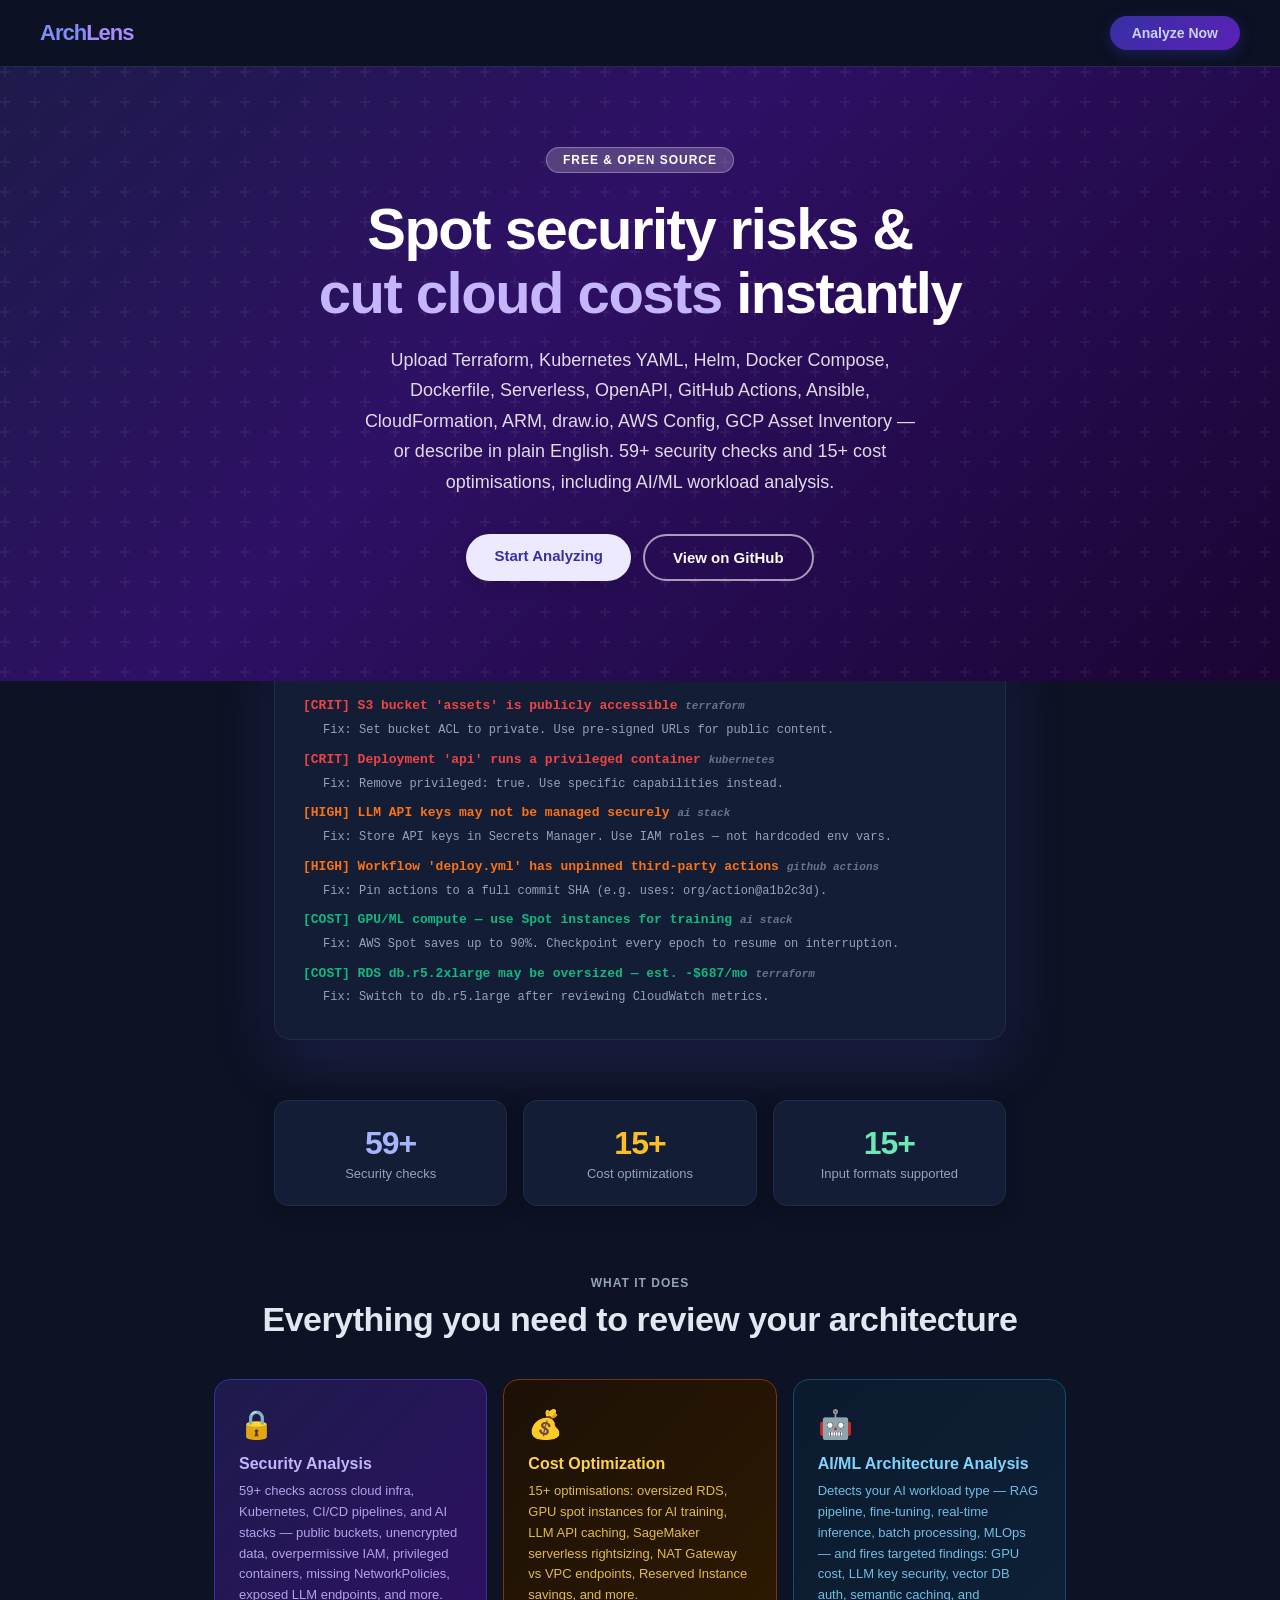
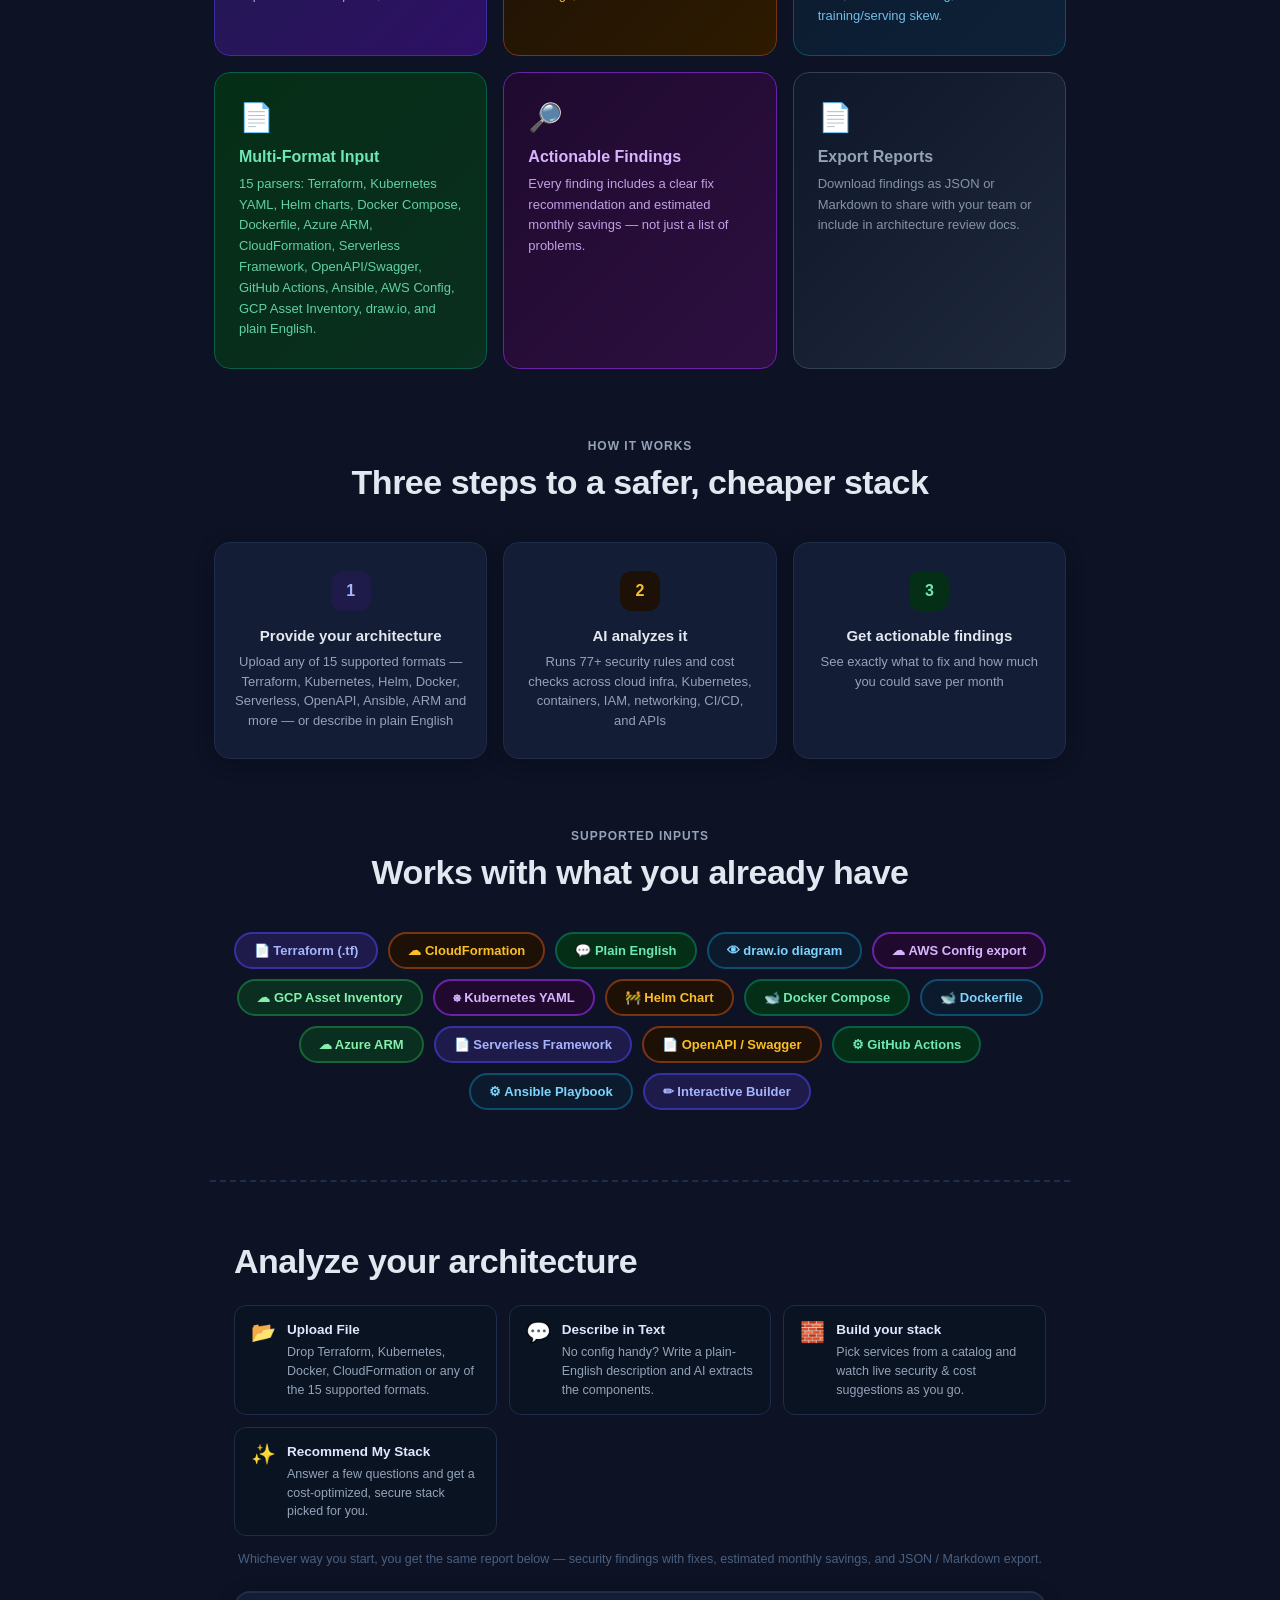
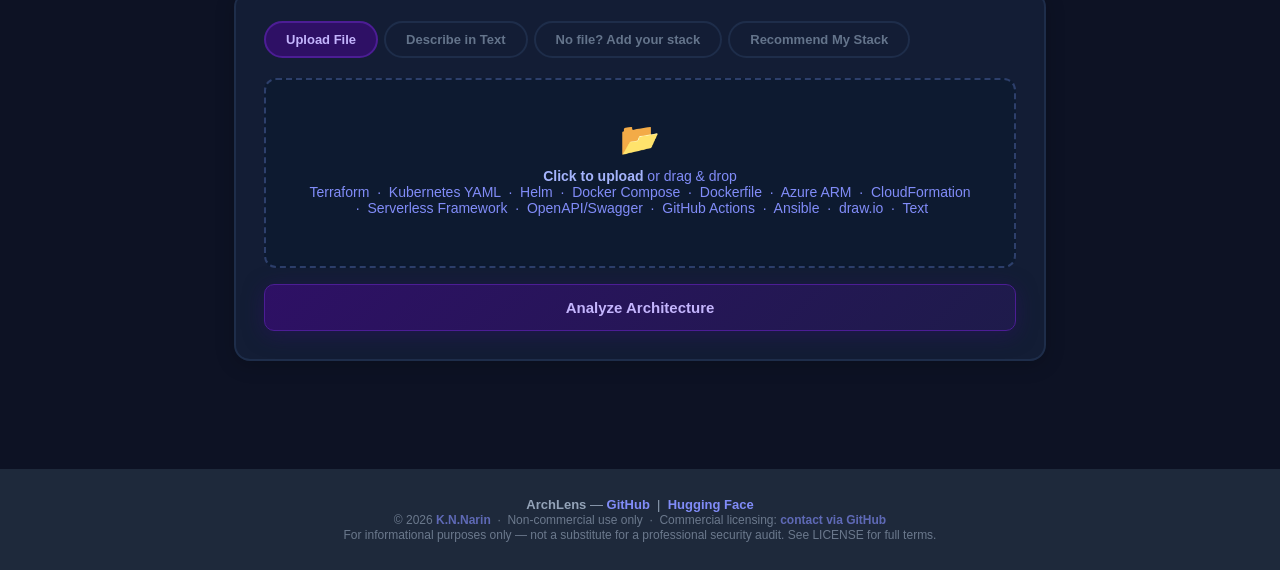
==== web/static/index.html @ 9dc983f7 "Add Google Analytics (GA4) to landing page" ====
<!DOCTYPE html>
<html lang="en">
<head>
  <meta charset="UTF-8" />
  <meta name="viewport" content="width=device-width, initial-scale=1.0" />
  <title>ArchLens — Architecture Security & Cost Analyzer</title>
  <!-- Google Analytics -->
  <script async src="https://www.googletagmanager.com/gtag/js?id=G-DWV9TV9GPL"></script>
  <script>
    window.dataLayer = window.dataLayer || [];
    function gtag(){dataLayer.push(arguments);}
    gtag('js', new Date());
    gtag('config', 'G-DWV9TV9GPL');
  </script>
  <style>
    *, *::before, *::after { box-sizing: border-box; margin: 0; padding: 0; }

    html { scroll-behavior: smooth; }

    body {
      font-family: -apple-system, BlinkMacSystemFont, 'Segoe UI', Roboto, sans-serif;
      background: #0d1224;
      color: #e2e8f0;
      min-height: 100vh;
    }

    /* NAV */
    nav {
      padding: 16px 40px;
      display: flex;
      align-items: center;
      justify-content: space-between;
      position: sticky;
      top: 0;
      background: rgba(13,18,36,0.92);
      backdrop-filter: blur(12px);
      border-bottom: 1px solid #1e2d4a;
      z-index: 100;
    }
    .nav-logo { font-size: 22px; font-weight: 900; letter-spacing: -1px; }
    .nav-logo .arch { color: #818cf8; }
    .nav-logo .lens { color: #a78bfa; }
    .nav-cta {
      padding: 9px 22px;
      background: linear-gradient(135deg, #3730a3, #5b21b6);
      color: #c7d2fe;
      border: none;
      border-radius: 99px;
      font-size: 14px;
      font-weight: 700;
      cursor: pointer;
      text-decoration: none;
      box-shadow: 0 4px 14px rgba(55,48,163,0.4);
      transition: transform 0.2s, box-shadow 0.2s;
    }
    .nav-cta:hover { transform: translateY(-1px); box-shadow: 0 6px 20px rgba(55,48,163,0.5); }

    /* HERO */
    .hero-wrap {
      background: linear-gradient(135deg, #1e1b4b 0%, #2e1065 40%, #1a0533 100%);
      padding: 80px 24px 100px;
      text-align: center;
      position: relative;
      overflow: hidden;
    }
    .hero-wrap::before {
      content: '';
      position: absolute;
      inset: 0;
      background: url("data:image/svg+xml,%3Csvg width='60' height='60' viewBox='0 0 60 60' xmlns='http://www.w3.org/2000/svg'%3E%3Cg fill='none' fill-rule='evenodd'%3E%3Cg fill='%23ffffff' fill-opacity='0.05'%3E%3Cpath d='M36 34v-4h-2v4h-4v2h4v4h2v-4h4v-2h-4zm0-30V0h-2v4h-4v2h4v4h2V6h4V4h-4zM6 34v-4H4v4H0v2h4v4h2v-4h4v-2H6zM6 4V0H4v4H0v2h4v4h2V6h4V4H6z'/%3E%3C/g%3E%3C/g%3E%3C/svg%3E");
    }
    .hero { max-width: 780px; margin: 0 auto; position: relative; }
    .hero-badge {
      display: inline-block;
      background: rgba(255,255,255,0.2);
      color: #fff;
      font-size: 12px;
      font-weight: 700;
      padding: 5px 16px;
      border-radius: 99px;
      margin-bottom: 24px;
      letter-spacing: 1px;
      text-transform: uppercase;
      border: 1px solid rgba(255,255,255,0.3);
    }
    .hero h1 {
      font-size: clamp(32px, 6vw, 58px);
      font-weight: 900;
      line-height: 1.1;
      letter-spacing: -1.5px;
      color: #fff;
      margin-bottom: 20px;
    }
    .hero h1 em { font-style: normal; color: #c4b5fd; }
    .hero p {
      font-size: 18px;
      color: rgba(255,255,255,0.85);
      line-height: 1.7;
      max-width: 560px;
      margin: 0 auto 36px;
    }
    .hero-actions { display: flex; gap: 12px; justify-content: center; flex-wrap: wrap; }
    .btn-white {
      padding: 13px 28px;
      background: #ede9fe;
      color: #3730a3;
      border: none;
      border-radius: 99px;
      font-size: 15px;
      font-weight: 700;
      cursor: pointer;
      text-decoration: none;
      box-shadow: 0 4px 14px rgba(0,0,0,0.15);
      transition: transform 0.2s;
    }
    .btn-white:hover { transform: translateY(-2px); }
    .btn-outline-white {
      padding: 13px 28px;
      background: transparent;
      color: #fff;
      border: 2px solid rgba(255,255,255,0.6);
      border-radius: 99px;
      font-size: 15px;
      font-weight: 700;
      cursor: pointer;
      text-decoration: none;
      transition: background 0.2s, border-color 0.2s;
    }
    .btn-outline-white:hover { background: rgba(255,255,255,0.1); border-color: #fff; }

    /* PREVIEW CARD */
    .preview-wrap {
      max-width: 780px;
      margin: -50px auto 60px;
      padding: 0 24px;
    }
    .preview-box {
      background: #131d35;
      border-radius: 16px;
      box-shadow: 0 20px 60px rgba(99,102,241,0.2), 0 4px 20px rgba(0,0,0,0.3);
      padding: 24px 28px;
      font-family: 'Courier New', monospace;
      font-size: 13px;
      line-height: 1.9;
      border: 1px solid #1e2d4a;
    }
    .preview-header {
      font-family: -apple-system, sans-serif;
      font-size: 12px;
      color: #94a3b8;
      margin-bottom: 16px;
      display: flex;
      align-items: center;
      gap: 6px;
    }
    .dot { width: 10px; height: 10px; border-radius: 50%; }
    .dot-r { background: #ef4444; } .dot-y { background: #f59e0b; } .dot-g { background: #22c55e; }
    .preview-box .crit { color: #ef4444; font-weight: 700; }
    .preview-box .high { color: #f97316; font-weight: 700; }
    .preview-box .med  { color: #eab308; font-weight: 700; }
    .preview-box .sav  { color: #10b981; font-weight: 700; }
    .preview-box .fix  { color: #94a3b8; padding-left: 20px; font-size: 12px; display: block; margin-bottom: 6px; }

    /* STATS */
    .stats-wrap {
      max-width: 780px;
      margin: 0 auto 70px;
      padding: 0 24px;
      display: grid;
      grid-template-columns: repeat(3, 1fr);
      gap: 16px;
    }
    .stat-card {
      background: #131d35;
      border-radius: 14px;
      padding: 24px;
      text-align: center;
      box-shadow: 0 4px 20px rgba(0,0,0,0.2);
      border: 1px solid #1e2d4a;
    }
    .stat-num { font-size: 32px; font-weight: 900; letter-spacing: -1px; }
    .stat-num.purple { color: #a5b4fc; }
    .stat-num.orange { color: #fbbf24; }
    .stat-num.green  { color: #6ee7b7; }
    .stat-label { font-size: 13px; color: #94a3b8; margin-top: 4px; }

    /* FEATURES */
    .section { max-width: 900px; margin: 0 auto 70px; padding: 0 24px; }
    .section-label { text-align: center; font-size: 12px; font-weight: 700; text-transform: uppercase; letter-spacing: 1px; color: #94a3b8; margin-bottom: 10px; }
    .section-title { text-align: center; font-size: clamp(22px, 4vw, 34px); font-weight: 900; letter-spacing: -0.5px; color: #e2e8f0; margin-bottom: 40px; }

    .feature-grid { display: grid; grid-template-columns: repeat(auto-fit, minmax(260px, 1fr)); gap: 16px; }
    .feature-card {
      border-radius: 16px;
      padding: 28px 24px;
      position: relative;
      overflow: hidden;
    }
    .feature-card.purple { background: linear-gradient(135deg, #1e1b4b, #2e1065); border: 1px solid #3730a3; color: #c4b5fd; }
    .feature-card.orange { background: linear-gradient(135deg, #1c1007, #2d1a00); border: 1px solid #78350f; color: #fcd34d; }
    .feature-card.teal   { background: linear-gradient(135deg, #0c1a2e, #0d2137); border: 1px solid #0e4d6e; color: #7dd3fc; }
    .feature-card.green  { background: linear-gradient(135deg, #052e16, #0a2e1f); border: 1px solid #065f46; color: #6ee7b7; }
    .feature-card.pink   { background: linear-gradient(135deg, #1f0a2e, #2d0f40); border: 1px solid #6b21a8; color: #d8b4fe; }
    .feature-card.dark   { background: linear-gradient(135deg, #0f172a, #1e293b); border: 1px solid #334155; color: #94a3b8; }
    .feature-icon { font-size: 28px; margin-bottom: 14px; }
    .feature-card h3 { font-size: 16px; font-weight: 800; margin-bottom: 8px; }
    .feature-card p { font-size: 13px; opacity: 0.88; line-height: 1.6; }

    /* HOW IT WORKS */
    .steps { display: grid; grid-template-columns: repeat(auto-fit, minmax(200px, 1fr)); gap: 16px; }
    .step {
      background: #131d35;
      border-radius: 16px;
      padding: 28px 20px;
      text-align: center;
      box-shadow: 0 4px 20px rgba(0,0,0,0.2);
      border: 1px solid #1e2d4a;
    }
    .step-num {
      width: 40px; height: 40px;
      border-radius: 12px;
      display: flex; align-items: center; justify-content: center;
      font-size: 16px; font-weight: 900;
      margin: 0 auto 16px;
    }
    .step-num.s1 { background: #1e1b4b; color: #a5b4fc; }
    .step-num.s2 { background: #1c1007; color: #fbbf24; }
    .step-num.s3 { background: #052e16; color: #6ee7b7; }
    .step h3 { font-size: 15px; font-weight: 800; margin-bottom: 8px; color: #e2e8f0; }
    .step p { font-size: 13px; color: #94a3b8; line-height: 1.5; }

    /* INPUT CHIPS */
    .chip-wrap { display: flex; flex-wrap: wrap; gap: 10px; justify-content: center; margin-top: 24px; }
    .chip {
      display: flex; align-items: center; gap: 8px;
      padding: 9px 18px;
      border-radius: 99px;
      font-size: 13px; font-weight: 600;
      border: 2px solid;
    }
    .chip.c1 { background: #1e1b4b; color: #a5b4fc; border-color: #3730a3; }
    .chip.c2 { background: #1c1007; color: #fbbf24; border-color: #78350f; }
    .chip.c3 { background: #052e16; color: #6ee7b7; border-color: #065f46; }
    .chip.c4 { background: #0c1a2e; color: #7dd3fc; border-color: #0e4d6e; }
    .chip.c5 { background: #1f0a2e; color: #d8b4fe; border-color: #6b21a8; }
    .chip.c6 { background: #0a2e1f; color: #86efac; border-color: #166534; }

    /* DIVIDER */
    hr { border: none; border-top: 2px dashed #1e2d4a; max-width: 860px; margin: 0 auto 60px; }

    /* ANALYZER GUIDE */
    .analyzer-guide { display: grid; grid-template-columns: repeat(auto-fit, minmax(220px,1fr)); gap: 12px; margin-bottom: 14px; }
    @media (max-width: 720px) { .analyzer-guide { grid-template-columns: 1fr; } }
    .ag-item {
      display: flex; gap: 11px; align-items: flex-start; text-align: left;
      background: #0a1322; border: 1.5px solid #1e2d4a; border-radius: 12px;
      padding: 14px 16px; font-family: inherit; font-size: 12.5px; color: #94a3b8;
      line-height: 1.5; cursor: pointer; transition: border-color 0.15s, transform 0.15s;
    }
    .ag-item:hover { border-color: #4c1d95; transform: translateY(-2px); }
    .ag-emo { font-size: 20px; line-height: 1.2; }
    .ag-item strong { display: block; color: #dde8ff; font-size: 13.5px; margin-bottom: 3px; }
    .ag-foot { font-size: 12.5px; color: #4a6080; text-align: center; margin-bottom: 22px; line-height: 1.5; }

    /* ANALYZER */
    .analyzer-section { max-width: 860px; margin: 0 auto; padding: 0 24px 80px; }
    .analyzer-section .section-title { text-align: left; margin-bottom: 24px; }

    .input-panel {
      background: #131d35;
      border: 2px solid #1e2d4a;
      border-radius: 16px;
      padding: 28px;
      margin-bottom: 28px;
      box-shadow: 0 4px 20px rgba(0,0,0,0.2);
    }

    .tabs { display: flex; gap: 6px; margin-bottom: 20px; flex-wrap: wrap; }
    .tab {
      padding: 9px 20px; border-radius: 99px;
      font-size: 13px; font-weight: 700;
      cursor: pointer; border: 2px solid #1e2d4a;
      background: transparent; color: #64748b;
      transition: all 0.15s;
    }
    .tab.active { background: #2e1065; color: #c4b5fd; border-color: #4c1d95; }
    .tab:hover:not(.active) { border-color: #4c1d95; color: #a5b4fc; }

    .tab-content { display: none; }
    .tab-content.active { display: block; }

    .drop-zone {
      border: 2px dashed #2d3f6b;
      border-radius: 12px; padding: 40px;
      text-align: center; cursor: pointer;
      background: #0d1a30;
      transition: all 0.2s;
    }
    .drop-zone:hover, .drop-zone.drag-over { border-color: #6366f1; background: #131d3d; }
    .drop-zone input[type="file"] { display: none; }
    .drop-zone .icon { font-size: 32px; margin-bottom: 10px; }
    .drop-zone p { font-size: 14px; color: #818cf8; }
    .drop-zone p strong { font-weight: 700; color: #a5b4fc; }
    .drop-zone .file-name { margin-top: 10px; font-size: 13px; color: #818cf8; font-weight: 700; }

    textarea {
      width: 100%; height: 160px;
      background: #0d1a30; border: 2px solid #1e2d4a;
      border-radius: 10px; color: #e2e8f0;
      font-size: 14px; padding: 14px; resize: vertical;
      font-family: inherit; line-height: 1.6; outline: none;
      transition: border-color 0.2s;
    }
    textarea:focus { border-color: #6366f1; }
    textarea::placeholder { color: #3d5080; }

    .analyze-btn {
      margin-top: 16px; width: 100%; padding: 14px;
      background: linear-gradient(135deg, #2e1065, #1e1b4b);
      color: #c4b5fd; border: 1px solid #4c1d95; border-radius: 10px;
      font-size: 15px; font-weight: 700; cursor: pointer;
      box-shadow: 0 4px 20px rgba(46,16,101,0.5);
      transition: transform 0.2s, box-shadow 0.2s;
    }
    .analyze-btn:hover:not(:disabled) { transform: translateY(-1px); box-shadow: 0 6px 28px rgba(46,16,101,0.7); color: #ddd6fe; }
    .analyze-btn:disabled { background: #1e2533; color: #4a5568; cursor: not-allowed; box-shadow: none; border-color: #1e2533; }

    .loader { display: none; text-align: center; padding: 40px; }
    .spinner {
      width: 38px; height: 38px;
      border: 4px solid #1e2d4a; border-top-color: #a5b4fc;
      border-radius: 50%; animation: spin 0.7s linear infinite;
      margin: 0 auto 14px;
    }
    @keyframes spin { to { transform: rotate(360deg); } }
    .loader p { color: #64748b; font-size: 14px; font-weight: 500; }

    .error-box {
      display: none; background: #450a0a; border: 1px solid #991b1b;
      border-radius: 12px; padding: 16px 20px; color: #fca5a5;
      font-size: 14px; font-weight: 500; margin-bottom: 24px;
    }

    /* RESULTS */
    .results { display: none; }
    .summary-bar { display: grid; grid-template-columns: repeat(3, 1fr); gap: 14px; margin-bottom: 28px; }
    .summary-card {
      border-radius: 14px; padding: 20px 22px;
      box-shadow: 0 4px 14px rgba(0,0,0,0.08);
    }
    .summary-card.arch   { background: linear-gradient(135deg, #1e1b4b, #2e1065); border: 1px solid #4c1d95; color: #c4b5fd; }
    .summary-card.sec    { background: linear-gradient(135deg, #450a0a, #7f1d1d); border: 1px solid #991b1b; color: #fca5a5; }
    .summary-card.cost   { background: linear-gradient(135deg, #052e16, #0a2e1f); border: 1px solid #065f46; color: #6ee7b7; }
    .summary-card .label { font-size: 11px; font-weight: 700; text-transform: uppercase; letter-spacing: 0.5px; opacity: 0.8; margin-bottom: 6px; }
    .summary-card .value { font-size: 28px; font-weight: 900; }
    .summary-card .card-sub { font-size: 12px; margin-top: 5px; opacity: 0.75; }
    .sev-pills { display: flex; gap: 5px; margin-top: 9px; flex-wrap: wrap; }
    .sev-pill { font-size: 10px; font-weight: 700; padding: 2px 8px; border-radius: 10px; white-space: nowrap; }
    .sev-pill.critical { background: #7f1d1d; color: #fca5a5; border: 1px solid #ef4444; }
    .sev-pill.high     { background: #431407; color: #fdba74; border: 1px solid #f97316; }
    .sev-pill.medium   { background: #422006; color: #fde68a; border: 1px solid #f59e0b; }
    .sev-pill.low      { background: #1c1917; color: #d6d3d1; border: 1px solid #78716c; }
    .sev-pill.info     { background: #0c1a2e; color: #93c5fd; border: 1px solid #3b82f6; }
    .card-tags { display: flex; gap: 5px; margin-top: 8px; flex-wrap: wrap; }
    .card-tag  { font-size: 10px; font-weight: 700; padding: 2px 8px; border-radius: 8px; background: #312e81; color: #a5b4fc; border: 1px solid #4338ca; }

    .export-bar {
      display: flex; gap: 10px; justify-content: flex-end;
      margin-bottom: 24px;
    }
    .export-btn {
      display: flex; align-items: center; gap: 7px;
      padding: 9px 18px; border-radius: 99px;
      font-size: 13px; font-weight: 700; cursor: pointer;
      border: 2px solid; text-decoration: none;
      transition: transform 0.15s, box-shadow 0.15s;
    }
    .export-btn:hover { transform: translateY(-1px); box-shadow: 0 4px 12px rgba(0,0,0,0.3); }
    .export-btn.json  { background: #1a1f40; color: #818cf8; border-color: #3730a3; }
    .export-btn.md    { background: #0d2a1f; color: #34d399; border-color: #065f46; }

    .findings-section { margin-bottom: 28px; }
    .section-hdr {
      font-size: 13px; font-weight: 800; text-transform: uppercase;
      letter-spacing: 0.5px; color: #64748b;
      margin-bottom: 12px; display: flex; align-items: center; gap: 8px;
    }
    .section-hdr .count {
      background: #1e2d4a; color: #94a3b8;
      font-size: 11px; padding: 2px 8px; border-radius: 99px;
    }

    .finding-card {
      background: #131d35; border: 2px solid #1e2d4a;
      border-left: 4px solid; border-radius: 12px;
      padding: 16px 18px; margin-bottom: 10px;
      box-shadow: 0 2px 8px rgba(0,0,0,0.2);
    }
    .finding-card.critical { border-left-color: #ef4444; }
    .finding-card.high     { border-left-color: #f97316; }
    .finding-card.medium   { border-left-color: #eab308; }
    .finding-card.low      { border-left-color: #3b82f6; }
    .finding-card.info     { border-left-color: #94a3b8; }

    .finding-top { display: flex; align-items: flex-start; gap: 10px; margin-bottom: 8px; }
    .severity-pill {
      font-size: 10px; font-weight: 800; padding: 3px 10px;
      border-radius: 99px; text-transform: uppercase; white-space: nowrap; flex-shrink: 0;
    }
    .severity-pill.critical { background: #450a0a; color: #fca5a5; }
    .severity-pill.high     { background: #431407; color: #fdba74; }
    .severity-pill.medium   { background: #422006; color: #fcd34d; }
    .severity-pill.low      { background: #0c1a2e; color: #93c5fd; }
    .severity-pill.info     { background: #1e2533; color: #94a3b8; }

    .finding-title { font-size: 14px; font-weight: 700; color: #e2e8f0; }
    .finding-component { font-size: 12px; color: #64748b; margin-bottom: 6px; }
    .finding-desc { font-size: 13px; color: #94a3b8; margin-bottom: 8px; line-height: 1.5; }
    .finding-rec {
      font-size: 13px; color: #a5b4fc; background: #1a1f40;
      border-radius: 8px; padding: 8px 12px; line-height: 1.5;
    }
    .finding-rec::before { content: 'Fix: '; font-weight: 700; }
    .finding-refs { margin-top: 8px; display: flex; flex-wrap: wrap; gap: 8px; }
    .finding-ref-link {
      font-size: 11px; font-weight: 700; color: #93c5fd; background: #0c1a2e;
      border: 1px solid #1e3050; border-radius: 99px; padding: 3px 10px;
      text-decoration: none; white-space: nowrap;
    }
    .finding-ref-link:hover { background: #142338; border-color: #2d4a73; }
    .savings-badge {
      margin-left: auto; font-size: 12px; font-weight: 800;
      color: #6ee7b7; background: #052e16;
      padding: 3px 10px; border-radius: 99px; white-space: nowrap;
      border: 1px solid #065f46;
    }

    /* BUILDER TAB */
    .analyzer-section.builder-wide { max-width: 1100px; }

    .builder-intro { display:flex; align-items:center; gap:14px; background:#0a1628; border:1.5px solid #1e3050; border-radius:12px; padding:16px 20px; margin-bottom:20px; }
    .builder-intro-icon { font-size:28px; flex-shrink:0; }
    .builder-intro-title { font-size:15px; font-weight:800; color:#dde8ff; margin-bottom:3px; }
    .builder-intro-sub { font-size:13px; color:#6b85a8; line-height:1.5; }

    .builder-layout { display:flex; gap:18px; align-items:flex-start; }
    .builder-main { flex:1; min-width:0; }
    .builder-sidebar { width:270px; flex-shrink:0; display:flex; flex-direction:column; gap:14px; position:sticky; top:80px; }

    .stack-empty { font-size:13px; color:#3d5070; font-style:italic; }
    .analyze-note { font-size:12px; color:#4a6080; text-align:center; line-height:1.4; }

    .picker-controls { display:flex; flex-direction:column; gap:12px; margin-bottom:16px; }
    .service-search { width:100%; padding:11px 16px; background:#0d1a30; border:1.5px solid #1e2d4a; border-radius:10px; color:#e2e8f0; font-size:14px; outline:none; }
    .service-search:focus { border-color:#6366f1; }
    .service-search::placeholder { color:#4a6090; }
    .cat-tabs { display:flex; flex-wrap:wrap; gap:7px; }
    .cat-tab { padding:7px 16px; border-radius:99px; font-size:13px; font-weight:700; cursor:pointer; border:1.5px solid #1e2d4a; background:transparent; color:#64748b; transition:all 0.15s; }
    .cat-tab.active { background:#1e1b4b; color:#c4b5fd; border-color:#3730a3; }
    .cat-tab:hover:not(.active) { border-color:#4c1d95; color:#a5b4fc; }

    .service-grid { display:grid; grid-template-columns:repeat(auto-fill,minmax(130px,1fr)); gap:10px; max-height:320px; overflow-y:auto; padding-right:6px; margin-bottom:18px; scrollbar-width:thin; scrollbar-color:#1e2d4a transparent; }
    .service-card { background:#101e36; border:1.5px solid #1e3050; border-radius:12px; padding:14px 10px; cursor:pointer; text-align:center; transition:all 0.15s; user-select:none; position:relative; }
    .service-card:hover { border-color:#5b4fcf; background:#16254a; transform:translateY(-2px); box-shadow:0 4px 14px rgba(0,0,0,0.3); }
    .service-card.selected { border-color:#818cf8; background:#1e1d4a; box-shadow:0 0 0 2px rgba(129,140,248,0.2); }
    .service-card.selected::after { content:'✓'; position:absolute; top:6px; right:9px; font-size:11px; color:#a5b4fc; font-weight:900; }
    .svc-prov { font-size:10px; font-weight:800; text-transform:uppercase; padding:3px 7px; border-radius:99px; display:inline-block; margin-bottom:7px; letter-spacing:0.3px; }
    .prov-aws     { background:#2a1a06; color:#fbbf24; }
    .prov-gcp     { background:#062a14; color:#6ee7b7; }
    .prov-azure   { background:#091f3a; color:#7dd3fc; }
    .prov-generic { background:#1a1d30; color:#a3b4cc; }
    .prov-nvidia  { background:#1a2906; color:#76b900; }
    .svc-icon { font-size:20px; font-weight:900; color:#c4b5fd; margin:4px 0 6px; font-family:monospace; letter-spacing:-1px; }
    .svc-name { font-size:13px; font-weight:700; color:#dde8ff; line-height:1.3; }

    .stack-row { display:flex; align-items:center; gap:10px; flex-wrap:wrap; border-top:1px solid #1e2d4a; padding-top:16px; margin-bottom:14px; }
    .stack-label { font-size:12px; font-weight:800; color:#64748b; text-transform:uppercase; white-space:nowrap; letter-spacing:0.3px; }
    .stack-chips { display:flex; flex-wrap:wrap; gap:6px; flex:1; min-height:28px; }
    .stack-chip { display:flex; align-items:center; gap:5px; padding:5px 12px; border-radius:99px; font-size:12px; font-weight:700; background:#1e1b4b; color:#c4b5fd; border:1.5px solid #3730a3; cursor:pointer; }
    .stack-chip:hover { background:#2d1d6b; }
    .stack-chip-x { font-size:10px; color:#818cf8; }
    .continue-btn { padding:11px 24px; border-radius:99px; font-size:14px; font-weight:800; cursor:pointer; background:linear-gradient(135deg,#3730a3,#4c1d95); color:#ddd6fe; border:none; transition:transform 0.15s,opacity 0.15s,box-shadow 0.15s; white-space:nowrap; box-shadow:0 4px 16px rgba(55,48,163,0.4); }
    .continue-btn:hover:not(:disabled) { transform:translateY(-2px); box-shadow:0 6px 22px rgba(55,48,163,0.6); }
    .continue-btn:disabled { opacity:0.3; cursor:not-allowed; box-shadow:none; }

    .sugg-panel { background:#0a1322; border:1.5px solid #1e2d4a; border-radius:12px; padding:16px 18px; }
    .sugg-title { font-size:12px; font-weight:800; text-transform:uppercase; letter-spacing:0.5px; color:#64748b; margin-bottom:12px; }
    .sugg-item { display:flex; align-items:flex-start; gap:9px; font-size:13px; color:#94a3b8; margin-bottom:9px; line-height:1.5; }
    .sugg-item.warn { color:#fdba74; }
    .sugg-item.good { color:#6ee7b7; }
    .sugg-item.crit { color:#fca5a5; }
    .sugg-item.info { color:#93c5fd; }
    .sugg-dot { width:8px; height:8px; border-radius:50%; flex-shrink:0; margin-top:4px; }
    .sugg-dot.warn { background:#f97316; }
    .sugg-dot.good { background:#34d399; }
    .sugg-dot.crit { background:#ef4444; }
    .sugg-dot.info { background:#60a5fa; }

    /* CANVAS (step 2) */
    .canvas-header { display:flex; align-items:center; gap:9px; margin-bottom:12px; flex-wrap:wrap; }
    .mode-btn { padding:9px 18px; border-radius:99px; font-size:13px; font-weight:700; cursor:pointer; border:1.5px solid #1e2d4a; background:transparent; color:#64748b; transition:all 0.15s; }
    .mode-btn.active { background:#1e1b4b; color:#c4b5fd; border-color:#3730a3; }
    .mode-btn.danger { color:#f87171; border-color:#991b1b; }
    .mode-btn.danger:hover { background:#450a0a; color:#fca5a5; }
    .mode-btn:hover:not(.active):not(.danger) { border-color:#4c1d95; color:#a5b4fc; }
    .mode-hint { font-size:13px; color:#4a6080; margin-left:auto; font-style:italic; }

    .canvas-wrap { display:flex; gap:14px; align-items:flex-start; }
    .diagram-canvas {
      flex:1; position:relative; height:520px; min-width:0;
      background:#07101e;
      background-image:
        linear-gradient(rgba(99,102,241,0.06) 1px,transparent 1px),
        linear-gradient(90deg,rgba(99,102,241,0.06) 1px,transparent 1px);
      background-size:32px 32px;
      border:1.5px solid #1e2d4a; border-radius:14px; overflow:hidden;
    }
    .edge-layer { position:absolute; top:0; left:0; width:100%; height:100%; pointer-events:none; overflow:visible; }
    .diagram-node { position:absolute; min-width:130px; background:#131d35; border:2px solid #253554; border-radius:10px; padding:10px 14px; user-select:none; z-index:10; transition:border-color 0.12s,box-shadow 0.12s; box-shadow:0 2px 8px rgba(0,0,0,0.4); }
    .diagram-node.connect-mode:hover { border-color:#6366f1; box-shadow:0 0 0 2px rgba(99,102,241,0.2); }
    .diagram-node.connect-source { border-color:#818cf8; box-shadow:0 0 0 4px rgba(129,140,248,0.3); }
    .node-badge { font-size:10px; font-weight:800; text-transform:uppercase; padding:3px 8px; border-radius:99px; display:inline-block; margin-bottom:5px; letter-spacing:0.3px; }
    .node-name { font-size:14px; font-weight:700; color:#e2e8f0; line-height:1.3; }
    .node-prov { font-size:11px; color:#64748b; margin-top:2px; text-transform:uppercase; letter-spacing:0.3px; }
    .nt-COMPUTE    { background:#1e1b4b; color:#a5b4fc; }
    .nt-DATABASE   { background:#0e4d6e; color:#7dd3fc; }
    .nt-STORAGE    { background:#2a1800; color:#fbbf24; }
    .nt-SERVERLESS { background:#2d0a4e; color:#d8b4fe; }
    .nt-CONTAINER  { background:#0a2e1f; color:#6ee7b7; }
    .nt-NETWORK    { background:#0c2a1a; color:#86efac; }
    .nt-IAM        { background:#3d1a00; color:#fdba74; }
    .nt-MONITORING { background:#221f00; color:#fde047; }
    .nt-QUEUE      { background:#1a0a2e; color:#c4b5fd; }
    .nt-CACHE      { background:#2a0808; color:#fca5a5; }
    .nt-CDN        { background:#002828; color:#5eead4; }
    .nt-GATEWAY    { background:#221800; color:#fcd34d; }
    .nt-OTHER      { background:#1a1e28; color:#94a3b8; }

    .canvas-sugg { width:240px; flex-shrink:0; background:#0a1322; border:1.5px solid #1e2d4a; border-radius:14px; padding:16px 18px; max-height:520px; overflow-y:auto; scrollbar-width:thin; scrollbar-color:#1e2d4a transparent; }
    .canvas-footer { display:flex; justify-content:space-between; align-items:center; margin-top:16px; }
    .back-btn { padding:10px 22px; border-radius:99px; font-size:13px; font-weight:700; cursor:pointer; border:1.5px solid #1e2d4a; background:transparent; color:#64748b; transition:all 0.15s; }
    .back-btn:hover { border-color:#4c1d95; color:#a5b4fc; }
    .builder-analyze-btn { padding:13px 32px; border-radius:99px; font-size:14px; font-weight:800; cursor:pointer; background:linear-gradient(135deg,#2e1065,#1e1b4b); color:#ddd6fe; border:1px solid #4c1d95; box-shadow:0 4px 20px rgba(46,16,101,0.5); transition:transform 0.15s,box-shadow 0.15s; }
    .builder-analyze-btn:hover:not(:disabled) { transform:translateY(-2px); box-shadow:0 6px 28px rgba(46,16,101,0.7); }
    .builder-analyze-btn:disabled { opacity:0.35; cursor:not-allowed; box-shadow:none; }

    /* RECOMMEND TAB */
    .rec-form { display:grid; grid-template-columns:repeat(auto-fit,minmax(220px,1fr)); gap:14px; margin-bottom:18px; }
    .rec-field { display:flex; flex-direction:column; gap:6px; }
    .rec-field label { font-size:12px; font-weight:800; color:#64748b; text-transform:uppercase; letter-spacing:0.3px; }
    .rec-select, .rec-multiselect { width:100%; padding:10px 14px; background:#0d1a30; border:1.5px solid #1e2d4a; border-radius:10px; color:#e2e8f0; font-size:14px; outline:none; font-family:inherit; }
    .rec-select:focus, .rec-multiselect:focus { border-color:#6366f1; }
    .rec-multiselect { height:150px; }
    .rec-multiselect optgroup { color:#64748b; font-weight:800; font-style:normal; }
    .rec-multiselect option { color:#dde8ff; padding:3px 0; }
    .rec-field-wide { grid-column:1/-1; }
    .rec-checkbox-row { display:flex; align-items:center; gap:8px; grid-column:1/-1; }
    .rec-checkbox-row input { width:16px; height:16px; accent-color:#6366f1; }
    .rec-checkbox-row label { font-size:13px; color:#94a3b8; font-weight:600; text-transform:none; letter-spacing:normal; }
    .rec-submit-btn { padding:13px 32px; border-radius:99px; font-size:14px; font-weight:800; cursor:pointer; background:linear-gradient(135deg,#3730a3,#4c1d95); color:#ddd6fe; border:none; box-shadow:0 4px 16px rgba(55,48,163,0.4); transition:transform 0.15s,box-shadow 0.15s; }
    .rec-submit-btn:hover:not(:disabled) { transform:translateY(-2px); box-shadow:0 6px 22px rgba(55,48,163,0.6); }
    .rec-submit-btn:disabled { opacity:0.4; cursor:not-allowed; }

    .rec-result { margin-top:22px; border-top:1px solid #1e2d4a; padding-top:18px; }
    .rec-summary { background:#0a1628; border:1.5px solid #1e3050; border-radius:12px; padding:14px 18px; font-size:13px; color:#cbd5e1; line-height:1.6; margin-bottom:16px; }
    .rec-list-title, .rec-tips-title { font-size:12px; font-weight:800; text-transform:uppercase; letter-spacing:0.5px; color:#64748b; margin:16px 0 10px; }
    .rec-item { display:flex; gap:12px; align-items:flex-start; padding:10px 0; border-bottom:1px solid #16213b; }
    .rec-item:last-child { border-bottom:none; }
    .rec-item-name { display:flex; flex-direction:column; gap:3px; min-width:180px; flex-shrink:0; font-size:13px; font-weight:700; color:#dde8ff; }
    .rec-item-why { font-size:13px; color:#94a3b8; line-height:1.5; padding-top:1px; }
    .rec-role { font-size:10px; font-weight:800; color:#64748b; text-transform:uppercase; letter-spacing:0.3px; }
    .rec-tips { font-size:13px; color:#94a3b8; line-height:1.6; padding-left:18px; margin:0; }
    .rec-tips li { margin-bottom:6px; }
    .rec-use-btn { margin-top:18px; }

    .warn-banner { background:#422006; border:1px solid #92400e; border-radius:10px; padding:12px 16px; color:#fcd34d; font-size:13px; font-weight:600; margin-bottom:20px; }
    .text-hint { font-size:12px; margin-top:8px; min-height:18px; font-weight:600; }
    .text-hint.bad  { color:#f87171; }
    .text-hint.good { color:#34d399; }

    /* FOOTER */
    footer {
      background: #1e293b; color: #94a3b8;
      padding: 28px 40px; text-align: center; font-size: 13px;
    }
    footer a { color: #818cf8; text-decoration: none; font-weight: 600; }
    footer a:hover { color: #a5b4fc; }

    /* MOBILE */
    @media (max-width: 860px) {
      .builder-layout { flex-direction: column; }
      .builder-sidebar { width: 100%; position: static; top: auto; }
    }
    @media (max-width: 640px) {
      nav { padding: 14px 18px; }
      .nav-logo { font-size: 19px; }
      .nav-cta { padding: 8px 16px; font-size: 13px; }
      footer { padding: 24px 18px; }

      .stats-wrap { gap: 8px; padding: 0 16px; }
      .stat-card { padding: 14px 6px; }
      .stat-num { font-size: 22px; }
      .stat-label { font-size: 10.5px; }

      .tab { padding: 8px 14px; font-size: 12px; }

      .summary-bar { grid-template-columns: 1fr; }
      .summary-card .value { font-size: 22px; word-break: break-word; }
    }
  </style>
</head>
<body>

<!-- NAV -->
<nav>
  <div class="nav-logo"><span class="arch">Arch</span><span class="lens">Lens</span></div>
  <a class="nav-cta" href="#analyzer">Analyze Now</a>
</nav>

<!-- HERO -->
<div class="hero-wrap">
  <div class="hero">
    <div class="hero-badge">Free &amp; Open Source</div>
    <h1>Spot security risks &amp;<br><em>cut cloud costs</em> instantly</h1>
    <p>Upload Terraform, Kubernetes YAML, Helm, Docker Compose, Dockerfile, Serverless, OpenAPI, GitHub Actions, Ansible, CloudFormation, ARM, draw.io, AWS Config, GCP Asset Inventory — or describe in plain English. 59+ security checks and 15+ cost optimisations, including AI/ML workload analysis.</p>
    <div class="hero-actions">
      <a class="btn-white" href="#analyzer">Start Analyzing</a>
      <a class="btn-outline-white" href="https://github.com/narin-kura/ArchLens" target="_blank">View on GitHub</a>
    </div>
  </div>
</div>

<!-- PREVIEW -->
<div class="preview-wrap">
  <div class="preview-box">
    <div class="preview-header">
      <div class="dot dot-r"></div><div class="dot dot-y"></div><div class="dot dot-g"></div>
      &nbsp; ArchLens Report &mdash; my-startup-aws
    </div>
    <span class="crit">[CRIT]  S3 bucket 'assets' is publicly accessible  <em style="color:#64748b;font-size:11px;">terraform</em></span>
    <span class="fix">Fix: Set bucket ACL to private. Use pre-signed URLs for public content.</span>
    <span class="crit">[CRIT]  Deployment 'api' runs a privileged container  <em style="color:#64748b;font-size:11px;">kubernetes</em></span>
    <span class="fix">Fix: Remove privileged: true. Use specific capabilities instead.</span>
    <span class="high">[HIGH]  LLM API keys may not be managed securely  <em style="color:#64748b;font-size:11px;">ai stack</em></span>
    <span class="fix">Fix: Store API keys in Secrets Manager. Use IAM roles — not hardcoded env vars.</span>
    <span class="high">[HIGH]  Workflow 'deploy.yml' has unpinned third-party actions  <em style="color:#64748b;font-size:11px;">github actions</em></span>
    <span class="fix">Fix: Pin actions to a full commit SHA (e.g. uses: org/action@a1b2c3d).</span>
    <span class="sav"> [COST]  GPU/ML compute — use Spot instances for training  <em style="color:#64748b;font-size:11px;">ai stack</em></span>
    <span class="fix">Fix: AWS Spot saves up to 90%. Checkpoint every epoch to resume on interruption.</span>
    <span class="sav"> [COST]  RDS db.r5.2xlarge may be oversized &mdash; est. -$687/mo  <em style="color:#64748b;font-size:11px;">terraform</em></span>
    <span class="fix">Fix: Switch to db.r5.large after reviewing CloudWatch metrics.</span>
  </div>
</div>

<!-- STATS -->
<div class="stats-wrap">
  <div class="stat-card">
    <div class="stat-num purple">59+</div>
    <div class="stat-label">Security checks</div>
  </div>
  <div class="stat-card">
    <div class="stat-num orange">15+</div>
    <div class="stat-label">Cost optimizations</div>
  </div>
  <div class="stat-card">
    <div class="stat-num green">15+</div>
    <div class="stat-label">Input formats supported</div>
  </div>
</div>

<!-- FEATURES -->
<section class="section">
  <div class="section-label">What it does</div>
  <div class="section-title">Everything you need to review your architecture</div>
  <div class="feature-grid">
    <div class="feature-card purple">
      <div class="feature-icon">&#128274;</div>
      <h3>Security Analysis</h3>
      <p>59+ checks across cloud infra, Kubernetes, CI/CD pipelines, and AI stacks — public buckets, unencrypted data, overpermissive IAM, privileged containers, missing NetworkPolicies, exposed LLM endpoints, and more.</p>
    </div>
    <div class="feature-card orange">
      <div class="feature-icon">&#128176;</div>
      <h3>Cost Optimization</h3>
      <p>15+ optimisations: oversized RDS, GPU spot instances for AI training, LLM API caching, SageMaker serverless rightsizing, NAT Gateway vs VPC endpoints, Reserved Instance savings, and more.</p>
    </div>
    <div class="feature-card teal">
      <div class="feature-icon">&#129302;</div>
      <h3>AI/ML Architecture Analysis</h3>
      <p>Detects your AI workload type — RAG pipeline, fine-tuning, real-time inference, batch processing, MLOps — and fires targeted findings: GPU cost, LLM key security, vector DB auth, semantic caching, and training/serving skew.</p>
    </div>
    <div class="feature-card green">
      <div class="feature-icon">&#128196;</div>
      <h3>Multi-Format Input</h3>
      <p>15 parsers: Terraform, Kubernetes YAML, Helm charts, Docker Compose, Dockerfile, Azure ARM, CloudFormation, Serverless Framework, OpenAPI/Swagger, GitHub Actions, Ansible, AWS Config, GCP Asset Inventory, draw.io, and plain English.</p>
    </div>
    <div class="feature-card pink">
      <div class="feature-icon">&#128270;</div>
      <h3>Actionable Findings</h3>
      <p>Every finding includes a clear fix recommendation and estimated monthly savings — not just a list of problems.</p>
    </div>
    <div class="feature-card dark">
      <div class="feature-icon">&#128196;</div>
      <h3>Export Reports</h3>
      <p>Download findings as JSON or Markdown to share with your team or include in architecture review docs.</p>
    </div>
  </div>
</section>

<!-- HOW IT WORKS -->
<section class="section">
  <div class="section-label">How it works</div>
  <div class="section-title">Three steps to a safer, cheaper stack</div>
  <div class="steps">
    <div class="step">
      <div class="step-num s1">1</div>
      <h3>Provide your architecture</h3>
      <p>Upload any of 15 supported formats — Terraform, Kubernetes, Helm, Docker, Serverless, OpenAPI, Ansible, ARM and more — or describe in plain English</p>
    </div>
    <div class="step">
      <div class="step-num s2">2</div>
      <h3>AI analyzes it</h3>
      <p>Runs 77+ security rules and cost checks across cloud infra, Kubernetes, containers, IAM, networking, CI/CD, and APIs</p>
    </div>
    <div class="step">
      <div class="step-num s3">3</div>
      <h3>Get actionable findings</h3>
      <p>See exactly what to fix and how much you could save per month</p>
    </div>
  </div>
</section>

<!-- INPUT TYPES -->
<section class="section">
  <div class="section-label">Supported inputs</div>
  <div class="section-title">Works with what you already have</div>
  <div class="chip-wrap">
    <div class="chip c1">&#128196; Terraform (.tf)</div>
    <div class="chip c2">&#9729; CloudFormation</div>
    <div class="chip c3">&#128172; Plain English</div>
    <div class="chip c4">&#128065; draw.io diagram</div>
    <div class="chip c5">&#9729; AWS Config export</div>
    <div class="chip c6">&#9729; GCP Asset Inventory</div>
    <div class="chip c5">&#9096; Kubernetes YAML</div>
    <div class="chip c2">&#128679; Helm Chart</div>
    <div class="chip c3">&#128011; Docker Compose</div>
    <div class="chip c4">&#128011; Dockerfile</div>
    <div class="chip c6">&#9729; Azure ARM</div>
    <div class="chip c1">&#128196; Serverless Framework</div>
    <div class="chip c2">&#128196; OpenAPI / Swagger</div>
    <div class="chip c3">&#9881; GitHub Actions</div>
    <div class="chip c4">&#9881; Ansible Playbook</div>
    <div class="chip c1">&#9999; Interactive Builder</div>
  </div>
</section>

<hr />

<!-- ANALYZER -->
<section class="analyzer-section" id="analyzer">
  <div class="section-title">Analyze your architecture</div>

  <div class="analyzer-guide">
    <button type="button" class="ag-item" onclick="switchTab('file')">
      <span class="ag-emo">&#128194;</span>
      <div><strong>Upload File</strong>Drop Terraform, Kubernetes, Docker, CloudFormation or any of the 15 supported formats.</div>
    </button>
    <button type="button" class="ag-item" onclick="switchTab('text')">
      <span class="ag-emo">&#128172;</span>
      <div><strong>Describe in Text</strong>No config handy? Write a plain-English description and AI extracts the components.</div>
    </button>
    <button type="button" class="ag-item" onclick="switchTab('builder')">
      <span class="ag-emo">&#129521;</span>
      <div><strong>Build your stack</strong>Pick services from a catalog and watch live security &amp; cost suggestions as you go.</div>
    </button>
    <button type="button" class="ag-item" onclick="switchTab('recommend')">
      <span class="ag-emo">&#10024;</span>
      <div><strong>Recommend My Stack</strong>Answer a few questions and get a cost-optimized, secure stack picked for you.</div>
    </button>
  </div>
  <p class="ag-foot">Whichever way you start, you get the same report below — security findings with fixes, estimated monthly savings, and JSON / Markdown export.</p>

  <div class="input-panel">
    <div class="tabs">
      <button class="tab active" data-tab="file" onclick="switchTab('file')">Upload File</button>
      <button class="tab" data-tab="text" onclick="switchTab('text')">Describe in Text</button>
      <button class="tab" data-tab="builder" onclick="switchTab('builder')">No file? Add your stack</button>
      <button class="tab" data-tab="recommend" onclick="switchTab('recommend')">Recommend My Stack</button>
    </div>

    <div id="tab-file" class="tab-content active">
      <div class="drop-zone" id="dropZone" onclick="document.getElementById('fileInput').click()">
        <input type="file" id="fileInput" accept=".tf,.json,.yaml,.yml,.xml,.drawio,.txt,.md,.dockerfile" onchange="onFileSelect(this)" />
        <div class="icon">&#128194;</div>
        <p><strong>Click to upload</strong> or drag &amp; drop</p>
        <p>Terraform &nbsp;&#183;&nbsp; Kubernetes YAML &nbsp;&#183;&nbsp; Helm &nbsp;&#183;&nbsp; Docker Compose &nbsp;&#183;&nbsp; Dockerfile &nbsp;&#183;&nbsp; Azure ARM &nbsp;&#183;&nbsp; CloudFormation &nbsp;&#183;&nbsp; Serverless Framework &nbsp;&#183;&nbsp; OpenAPI/Swagger &nbsp;&#183;&nbsp; GitHub Actions &nbsp;&#183;&nbsp; Ansible &nbsp;&#183;&nbsp; draw.io &nbsp;&#183;&nbsp; Text</p>
        <div class="file-name" id="fileName"></div>
      </div>
    </div>

    <div id="tab-text" class="tab-content">
      <textarea id="textInput"
        placeholder="Describe your cloud infrastructure — services, databases, tools...&#10;&#10;Example: We run a Node.js API on AWS EC2, a PostgreSQL RDS database with no encryption, an S3 bucket for file uploads, Jenkins for CI/CD, and no monitoring configured."
        oninput="validateTextInput(this)"></textarea>
      <div class="text-hint" id="textHint"></div>
    </div>

    <!-- BUILDER TAB -->
    <div id="tab-builder" class="tab-content">
      <div class="builder-intro">
        <div class="builder-intro-icon">&#128270;</div>
        <div>
          <div class="builder-intro-title">Don't have a file to upload?</div>
          <div class="builder-intro-sub">Pick the services in your stack — security &amp; cost suggestions appear live as you go.</div>
        </div>
      </div>

      <div class="builder-layout">
        <!-- Left: search + grid -->
        <div class="builder-main">
          <input class="service-search" id="serviceSearch" type="text" placeholder="Search — EC2, RDS, Jenkins, Vault..." oninput="renderServiceGrid()">
          <div class="cat-tabs" style="margin:12px 0 14px;">
            <button class="cat-tab active" data-cat="all"       onclick="setCat(this)">All</button>
            <button class="cat-tab"        data-cat="aws"       onclick="setCat(this)">AWS</button>
            <button class="cat-tab"        data-cat="gcp"       onclick="setCat(this)">GCP</button>
            <button class="cat-tab"        data-cat="azure"     onclick="setCat(this)">Azure</button>
            <button class="cat-tab"        data-cat="data"      onclick="setCat(this)">Data</button>
            <button class="cat-tab"        data-cat="gpu"       onclick="setCat(this)">GPU / NVIDIA</button>
            <button class="cat-tab"        data-cat="cicd"      onclick="setCat(this)">CI/CD</button>
            <button class="cat-tab"        data-cat="monitoring" onclick="setCat(this)">Monitoring</button>
            <button class="cat-tab"        data-cat="security"  onclick="setCat(this)">Security</button>
            <button class="cat-tab"        data-cat="ai"        onclick="setCat(this)">AI / ML</button>
            <button class="cat-tab"        data-cat="embedded"  onclick="setCat(this)">Hardware / IoT</button>
          </div>
          <div class="service-grid" id="serviceGrid"></div>

          <div class="stack-row">
            <span class="stack-label">Your stack:</span>
            <div class="stack-chips" id="stackChips">
              <span class="stack-empty">Click services above to add them</span>
            </div>
          </div>
        </div>

        <!-- Right: live suggestions + analyze -->
        <div class="builder-sidebar">
          <div class="sugg-panel" style="flex:1;">
            <div class="sugg-title">&#128161; Live Suggestions</div>
            <div id="suggList"><div class="sugg-item info"><div class="sugg-dot info"></div><span>Pick services to see instant recommendations</span></div></div>
          </div>
          <button class="builder-analyze-btn" id="builderAnalyzeBtn" onclick="runBuilderAnalysis()" disabled>
            Analyze My Stack &#8594;
          </button>
          <div class="analyze-note">Runs full security &amp; cost analysis on your selections</div>
        </div>
      </div>
    </div>
    <!-- /BUILDER TAB -->

    <!-- RECOMMEND TAB -->
    <div id="tab-recommend" class="tab-content">
      <div class="builder-intro">
        <div class="builder-intro-icon">&#10024;</div>
        <div>
          <div class="builder-intro-title">Not sure where to start?</div>
          <div class="builder-intro-sub">Answer a few questions and we'll pick a cost-optimized, secure starter stack from the catalog — you can tweak it before analyzing.</div>
        </div>
      </div>

      <div class="rec-form">
        <div class="rec-field">
          <label for="recProjectType">What are you building?</label>
          <select class="rec-select" id="recProjectType">
            <option value="web_api">Web app / API backend</option>
            <option value="microservices">Microservices platform</option>
            <option value="data_pipeline">Data pipeline / analytics</option>
            <option value="ai_llm">AI / LLM application</option>
            <option value="mobile_backend">Mobile app backend</option>
            <option value="iot_embedded">IoT / embedded system</option>
          </select>
        </div>
        <div class="rec-field">
          <label for="recScale">Expected scale</label>
          <select class="rec-select" id="recScale">
            <option value="startup">Startup / MVP — low traffic</option>
            <option value="growth">Growth — moderate traffic</option>
            <option value="enterprise">Enterprise — high scale</option>
          </select>
        </div>
        <div class="rec-field">
          <label for="recCloud">Preferred cloud</label>
          <select class="rec-select" id="recCloud">
            <option value="generic">No preference / self-hosted</option>
            <option value="aws">AWS</option>
            <option value="gcp">GCP</option>
            <option value="azure">Azure</option>
          </select>
        </div>
        <div class="rec-field">
          <label for="recPriority">Optimize for</label>
          <select class="rec-select" id="recPriority">
            <option value="cost">Lowest cost</option>
            <option value="balanced" selected>Balanced</option>
            <option value="performance">Best performance &amp; scale</option>
          </select>
        </div>
        <div class="rec-field">
          <label for="recDatabase">Database needs</label>
          <select class="rec-select" id="recDatabase">
            <option value="relational">Relational (SQL)</option>
            <option value="nosql">NoSQL / document</option>
            <option value="analytics">Analytics / data warehouse</option>
            <option value="none">None</option>
          </select>
        </div>
        <div class="rec-field">
          <label for="recAiNeeds">AI / ML needs</label>
          <select class="rec-select" id="recAiNeeds">
            <option value="none">None</option>
            <option value="llm_api">LLM API — chatbot / RAG</option>
            <option value="custom_ml">Custom ML training</option>
            <option value="gpu_inference">Self-hosted LLM / GPU inference</option>
          </select>
        </div>
        <div class="rec-field">
          <label for="recSecurityLevel">Security level</label>
          <select class="rec-select" id="recSecurityLevel">
            <option value="basic">Basic</option>
            <option value="standard" selected>Standard (recommended)</option>
            <option value="high">High — regulated / compliance</option>
          </select>
        </div>
        <div class="rec-checkbox-row">
          <input type="checkbox" id="recRealtime" />
          <label for="recRealtime">Needs async / event-driven processing (queues, streaming)</label>
        </div>
        <div class="rec-field rec-field-wide">
          <label for="recMustHaves">Already know some services you want to use? (optional, ctrl/cmd-click for multiple)</label>
          <select class="rec-multiselect" id="recMustHaves" multiple></select>
        </div>
      </div>

      <button class="rec-submit-btn" id="recSubmitBtn" onclick="getRecommendation()">Get My Recommendation &#8594;</button>

      <div class="rec-result" id="recResult" style="display:none;">
        <div class="rec-summary" id="recSummary"></div>

        <div class="rec-list-title">Recommended Stack</div>
        <div id="recList"></div>

        <div class="rec-tips-title">Cost Tips</div>
        <ul class="rec-tips" id="recCostTips"></ul>

        <div class="rec-tips-title">Security Tips</div>
        <ul class="rec-tips" id="recSecurityTips"></ul>

        <button class="builder-analyze-btn rec-use-btn" onclick="useRecommendation()">Use This Stack &#8594;</button>
      </div>
    </div>
    <!-- /RECOMMEND TAB -->

    <button class="analyze-btn" id="analyzeBtn" onclick="runAnalysis()">Analyze Architecture</button>
  </div>

  <div class="loader" id="loader">
    <div class="spinner"></div>
    <p>Analyzing your architecture...</p>
  </div>

  <div class="error-box" id="errorBox"></div>

  <div class="results" id="results">
    <div class="summary-bar">
      <div class="summary-card arch">
        <div class="label">Architecture</div>
        <div class="value" id="archName" style="font-size:15px; margin-top:6px;"></div>
        <div class="card-sub" id="compCount"></div>
        <div class="card-tags" id="workloadTags"></div>
      </div>
      <div class="summary-card sec">
        <div class="label">Security Findings</div>
        <div class="value" id="secCount">0</div>
        <div class="sev-pills" id="sevPills"></div>
      </div>
      <div class="summary-card cost">
        <div class="label">Cost Optimizations</div>
        <div class="value" id="costCount">0</div>
        <div class="card-sub" id="costSavings"></div>
      </div>
    </div>
    <div class="warn-banner" id="warnBanner" style="display:none;">
      &#9888; No components were detected in your input. The file may be empty, unsupported, or in an unexpected format.
    </div>

    <div class="export-bar">
      <button class="export-btn json" onclick="downloadReport('json')">&#8595; JSON</button>
      <button class="export-btn md"   onclick="downloadReport('markdown')">&#8595; Markdown</button>
    </div>

    <div class="findings-section">
      <div class="section-hdr">Security Findings <span class="count" id="secCountBadge">0</span></div>
      <div id="secFindings"></div>
    </div>

    <div class="findings-section">
      <div class="section-hdr">Cost Optimizations <span class="count" id="costCountBadge">0</span></div>
      <div id="costFindings"></div>
    </div>
  </div>
</section>

<footer>
  <strong>ArchLens</strong> &mdash;
  <a href="https://github.com/narin-kura/ArchLens" target="_blank">GitHub</a>
  &nbsp;|&nbsp;
  <a href="https://huggingface.co/spaces/knnarin/ArchLens" target="_blank">Hugging Face</a>
  <br/>
  <span style="font-size:.75rem;opacity:.65">
    © 2026 <a href="https://github.com/narin-kura" target="_blank" rel="noopener" style="color:#818cf8">K.N.Narin</a> &nbsp;·&nbsp; Non-commercial use only &nbsp;·&nbsp;
    Commercial licensing: <a href="https://github.com/narin-kura" target="_blank" rel="noopener" style="color:#818cf8">contact via GitHub</a><br/>
    For informational purposes only — not a substitute for a professional security audit. See LICENSE for full terms.
  </span>
</footer>

<script>
  const ARCH_KEYWORDS = [
    'aws','gcp','azure','amazon','ec2','lambda','rds','s3','ecs','eks','fargate',
    'docker','kubernetes','k8s','container','server','instance','database','db',
    'mysql','postgres','mongodb','dynamodb','redis','elasticsearch','aurora',
    'storage','bucket','blob','vpc','subnet','load balancer','alb','elb','nginx',
    'api gateway','cdn','cloudfront','firewall','nat','queue','kafka','rabbitmq',
    'sqs','sns','pubsub','terraform','ansible','jenkins','ci/cd','pipeline','deploy',
    'cloudwatch','datadog','grafana','prometheus','monitoring','microservice','api',
    'backend','frontend','infrastructure','service','endpoint','application','iam',
    'security group','cache','serverless','cloud run','cloud sql','spanner','gke',
    'compute engine','github actions','gitlab','helm',
    'llm','openai','anthropic','gemini','gpt','claude','bedrock','vertex ai','sagemaker',
    'machine learning','embedding','vector database','vector db','pinecone','weaviate',
    'chroma','qdrant','langchain','llamaindex','rag','inference','training','hugging face',
    'ollama','mlflow','wandb','triton','ai model','language model','generative ai','chatbot',
  ];

  function looksLikeArchitecture(text) {
    const lower = text.toLowerCase();
    const words = lower.trim().split(/\s+/);
    if (words.length < 5) return false;
    return ARCH_KEYWORDS.some(kw => lower.includes(kw));
  }

  function validateTextInput(el) {
    const hint = document.getElementById('textHint');
    const val = el.value.trim();
    if (!val) { hint.textContent = ''; hint.className = 'text-hint'; return; }
    if (looksLikeArchitecture(val)) {
      hint.textContent = 'Looks good — ready to analyze.';
      hint.className = 'text-hint good';
    } else {
      hint.textContent = 'Please describe your infrastructure (services, databases, tools). General questions are not supported.';
      hint.className = 'text-hint bad';
    }
  }

  let selectedFile = null;
  let activeTab = 'file';

  function switchTab(tab) {
    activeTab = tab;
    document.querySelectorAll('.tab').forEach(t => t.classList.toggle('active', t.dataset.tab === tab));
    ['file','text','builder','recommend'].forEach(id => {
      document.getElementById('tab-' + id).classList.toggle('active', id === tab);
    });
    const analyzeBtn = document.getElementById('analyzeBtn');
    analyzeBtn.style.display = (tab === 'builder' || tab === 'recommend') ? 'none' : 'block';
    document.querySelector('.analyzer-section').classList.toggle('builder-wide', tab === 'builder');
    if (tab === 'builder') renderServiceGrid();
    if (tab === 'recommend') populateMustHaves();
  }

  function onFileSelect(input) {
    selectedFile = input.files[0];
    document.getElementById('fileName').textContent = selectedFile ? selectedFile.name : '';
  }

  const dz = document.getElementById('dropZone');

  // Stop the browser from hijacking a dropped file (its default is to open/
  // navigate to the file). Without this, a drop that lands even slightly off
  // the zone — or before the zone handler runs — makes the file just open.
  ['dragenter', 'dragover', 'drop'].forEach(evt =>
    document.addEventListener(evt, e => e.preventDefault())
  );

  ['dragenter', 'dragover'].forEach(evt =>
    dz.addEventListener(evt, e => { e.preventDefault(); dz.classList.add('drag-over'); })
  );
  // Only clear the highlight when the cursor actually leaves the zone, not when
  // it crosses between the zone's child elements (which fire dragleave too).
  dz.addEventListener('dragleave', e => {
    if (!dz.contains(e.relatedTarget)) dz.classList.remove('drag-over');
  });
  dz.addEventListener('drop', e => {
    e.preventDefault();
    e.stopPropagation();
    dz.classList.remove('drag-over');
    const f = e.dataTransfer.files[0];
    if (f) {
      selectedFile = f;
      document.getElementById('fileName').textContent = f.name;
      // mirror into the file input so any input-based code path sees it too
      try { document.getElementById('fileInput').files = e.dataTransfer.files; } catch (_) {}
    }
  });

  async function runAnalysis() {
    const btn = document.getElementById('analyzeBtn');
    const loader = document.getElementById('loader');
    const results = document.getElementById('results');
    const errorBox = document.getElementById('errorBox');

    errorBox.style.display = 'none';
    results.style.display = 'none';
    loader.style.display = 'block';
    btn.disabled = true;

    try {
      const form = new FormData();
      if (activeTab === 'file' && selectedFile) {
        form.append('file', selectedFile);
      } else {
        const text = document.getElementById('textInput').value.trim();
        if (!text) throw new Error('Please enter an architecture description.');
        if (!looksLikeArchitecture(text)) throw new Error('Please describe your cloud infrastructure — include services, databases, or tools. General questions are not supported.');
        form.append('text', text);
        form.append('format_hint', 'text');
      }

      const res = await fetch('/analyze', { method: 'POST', body: form });
      const data = await res.json();
      if (!res.ok) throw new Error(data.detail || 'Analysis failed');
      renderResults(data);
    } catch (err) {
      errorBox.textContent = err.message;
      errorBox.style.display = 'block';
    } finally {
      loader.style.display = 'none';
      btn.disabled = false;
    }
  }

  function renderResults(data) {
    lastReport = data;
    document.getElementById('archName').textContent = data.architecture;

    // Security card
    document.getElementById('secCount').textContent = data.summary.security_count;
    document.getElementById('secCountBadge').textContent = data.summary.security_count;

    // Severity breakdown pills
    const sec = data.findings.filter(f => f.type === 'security');
    const sevOrder = ['critical','high','medium','low','info'];
    const sevCounts = {};
    for (const f of sec) sevCounts[f.severity] = (sevCounts[f.severity] || 0) + 1;
    document.getElementById('sevPills').innerHTML = sevOrder
      .filter(s => sevCounts[s])
      .map(s => `<span class="sev-pill ${s}">${sevCounts[s]} ${s}</span>`)
      .join('');

    // Cost card — count + savings
    document.getElementById('costCount').textContent = data.summary.cost_count;
    document.getElementById('costCountBadge').textContent = data.summary.cost_count;
    const savings = data.summary.estimated_savings;
    document.getElementById('costSavings').textContent =
      savings > 0 ? '$' + Math.round(savings) + '/mo potential savings' : 'No savings estimated';

    // Architecture card — components + workload tags
    const n = data.components_found || 0;
    document.getElementById('compCount').textContent = n + ' component' + (n === 1 ? '' : 's') + ' detected';
    const allText = data.findings.map(f => f.title + ' ' + (f.description || '')).join(' ');
    const workloadMap = [
      ['RAG',        /rag pipeline|retrieval/i],
      ['Fine-tuning',/fine.tuning|training workload/i],
      ['Inference',  /inference endpoint|model serving/i],
      ['Batch AI',   /batch inference/i],
      ['MLOps',      /mlops|experiment tracking|feature store/i],
      ['Managed AI', /single llm provider|managed.*llm/i],
    ];
    const tags = workloadMap.filter(([,re]) => re.test(allText)).map(([label]) => label);
    document.getElementById('workloadTags').innerHTML =
      tags.map(t => `<span class="card-tag">\u{1F916} ${t}</span>`).join('');

    const warn = document.getElementById('warnBanner');
    warn.style.display = n === 0 ? 'block' : 'none';

    const secEl = document.getElementById('secFindings');
    const costEl = document.getElementById('costFindings');
    secEl.innerHTML = ''; costEl.innerHTML = '';

    const cost = data.findings.filter(f => f.type === 'cost');
    const order = ['critical','high','medium','low','info'];
    sec.sort((a,b) => order.indexOf(a.severity) - order.indexOf(b.severity));

    sec.forEach(f => secEl.appendChild(findingCard(f)));
    cost.forEach(f => costEl.appendChild(findingCard(f)));

    if (!sec.length) secEl.innerHTML = '<div style="text-align:center;padding:28px;color:#94a3b8;font-size:14px;font-weight:500;">No security issues found</div>';
    if (!cost.length) costEl.innerHTML = '<div style="text-align:center;padding:28px;color:#94a3b8;font-size:14px;font-weight:500;">No cost issues found</div>';

    document.getElementById('results').style.display = 'block';
    document.getElementById('results').scrollIntoView({ behavior: 'smooth' });
  }

  let lastReport = null;

  function downloadReport(format) {
    if (!lastReport) return;
    let content, filename, mime;

    if (format === 'json') {
      content = JSON.stringify(lastReport, null, 2);
      filename = `archlens-report-${lastReport.architecture}.json`;
      mime = 'application/json';
    } else {
      content = toMarkdown(lastReport);
      filename = `archlens-report-${lastReport.architecture}.md`;
      mime = 'text/markdown';
    }

    const blob = new Blob([content], { type: mime });
    const url = URL.createObjectURL(blob);
    const a = document.createElement('a');
    a.href = url; a.download = filename;
    a.click();
    URL.revokeObjectURL(url);
  }

  function toMarkdown(data) {
    const lines = [];
    lines.push(`# ArchLens Report — ${data.architecture}\n`);
    lines.push(`**Security findings:** ${data.summary.security_count}  `);
    lines.push(`**Cost findings:** ${data.summary.cost_count}  `);
    if (data.summary.estimated_savings > 0)
      lines.push(`**Estimated savings:** $${Math.round(data.summary.estimated_savings)}/mo\n`);

    const sec = data.findings.filter(f => f.type === 'security');
    const cost = data.findings.filter(f => f.type === 'cost');

    if (sec.length) {
      lines.push(`\n## Security Findings\n`);
      sec.forEach(f => {
        lines.push(`### [${f.severity.toUpperCase()}] ${f.title}`);
        if (f.component) lines.push(`**Component:** ${f.component}  `);
        lines.push(`\n${f.description}\n`);
        if (f.recommendation) lines.push(`**Fix:** ${f.recommendation}\n`);
        if (f.references && f.references.length) {
          lines.push(`**References:**`);
          f.references.forEach(ref => lines.push(`- ${ref}`));
          lines.push('');
        }
      });
    }

    if (cost.length) {
      lines.push(`\n## Cost Optimizations\n`);
      cost.forEach(f => {
        lines.push(`### ${f.title}${f.estimated_savings > 0 ? ` (-$${Math.round(f.estimated_savings)}/mo)` : ''}`);
        lines.push(`\n${f.description}\n`);
        if (f.recommendation) lines.push(`**Fix:** ${f.recommendation}\n`);
        if (f.references && f.references.length) {
          lines.push(`**References:**`);
          f.references.forEach(ref => lines.push(`- ${ref}`));
          lines.push('');
        }
      });
    }

    lines.push(`\n---\n_Generated by [ArchLens](https://knnarin-archlens.hf.space)_`);
    return lines.join('\n');
  }

  // ===================== INTERACTIVE BUILDER =====================
  const SERVICES = [
    // AWS
    {id:'aws_ec2',       name:'EC2',           provider:'aws',     cat:'aws',       type:'COMPUTE',    service:'ec2',             icon:'EC2'},
    {id:'aws_lambda',    name:'Lambda',        provider:'aws',     cat:'aws',       type:'SERVERLESS', service:'lambda',          icon:'&lambda;'},
    {id:'aws_ecs',       name:'ECS',           provider:'aws',     cat:'aws',       type:'CONTAINER',  service:'ecs',             icon:'ECS'},
    {id:'aws_eks',       name:'EKS',           provider:'aws',     cat:'aws',       type:'CONTAINER',  service:'eks',             icon:'EKS'},
    {id:'aws_fargate',   name:'Fargate',       provider:'aws',     cat:'aws',       type:'CONTAINER',  service:'fargate',         icon:'FG'},
    {id:'aws_rds',       name:'RDS',           provider:'aws',     cat:'aws',       type:'DATABASE',   service:'rds',             icon:'RDS'},
    {id:'aws_aurora',    name:'Aurora',        provider:'aws',     cat:'aws',       type:'DATABASE',   service:'aurora',          icon:'AUR'},
    {id:'aws_dynamodb',  name:'DynamoDB',      provider:'aws',     cat:'aws',       type:'DATABASE',   service:'dynamodb',        icon:'DDB'},
    {id:'aws_s3',        name:'S3',            provider:'aws',     cat:'aws',       type:'STORAGE',    service:'s3',              icon:'S3'},
    {id:'aws_vpc',       name:'VPC',           provider:'aws',     cat:'aws',       type:'NETWORK',    service:'vpc',             icon:'VPC'},
    {id:'aws_cloudfront',name:'CloudFront',    provider:'aws',     cat:'aws',       type:'CDN',        service:'cloudfront',      icon:'CF'},
    {id:'aws_apigw',     name:'API Gateway',   provider:'aws',     cat:'aws',       type:'GATEWAY',    service:'apigateway',      icon:'APIGW'},
    {id:'aws_alb',       name:'ALB',           provider:'aws',     cat:'aws',       type:'GATEWAY',    service:'alb',             icon:'ALB'},
    {id:'aws_nat',       name:'NAT Gateway',   provider:'aws',     cat:'aws',       type:'NETWORK',    service:'nat_gateway',     icon:'NAT'},
    {id:'aws_elasticache',name:'ElastiCache',  provider:'aws',     cat:'aws',       type:'CACHE',      service:'elasticache',     icon:'EC'},
    {id:'aws_sqs',       name:'SQS',           provider:'aws',     cat:'aws',       type:'QUEUE',      service:'sqs',             icon:'SQS'},
    {id:'aws_sns',       name:'SNS',           provider:'aws',     cat:'aws',       type:'QUEUE',      service:'sns',             icon:'SNS'},
    {id:'aws_iam',       name:'IAM',           provider:'aws',     cat:'aws',       type:'IAM',        service:'iam_role',        icon:'IAM'},
    {id:'aws_cognito',   name:'Cognito',       provider:'aws',     cat:'aws',       type:'IAM',        service:'cognito',         icon:'COG'},
    {id:'aws_cloudwatch',name:'CloudWatch',    provider:'aws',     cat:'aws',       type:'MONITORING', service:'cloudwatch',      icon:'CW'},
    {id:'aws_sg',        name:'Security Group',provider:'aws',     cat:'aws',       type:'NETWORK',    service:'security_group',  icon:'SG'},
    {id:'aws_secrets',   name:'Secrets Mgr',  provider:'aws',     cat:'aws',       type:'IAM',        service:'secrets_manager', icon:'SM'},
    {id:'aws_kms',       name:'KMS',          provider:'aws',     cat:'aws',       type:'IAM',        service:'kms',             icon:'KMS'},
    {id:'aws_route53',   name:'Route 53',      provider:'aws',     cat:'aws',       type:'NETWORK',    service:'route53',          icon:'R53'},
    {id:'aws_redshift',  name:'Redshift',      provider:'aws',     cat:'aws',       type:'DATABASE',   service:'redshift',         icon:'RSH'},
    {id:'aws_efs',       name:'EFS',           provider:'aws',     cat:'aws',       type:'STORAGE',    service:'efs',              icon:'EFS'},
    {id:'aws_ecr',       name:'ECR',           provider:'aws',     cat:'aws',       type:'CONTAINER',  service:'ecr',              icon:'ECR'},
    {id:'aws_beanstalk', name:'Beanstalk',     provider:'aws',     cat:'aws',       type:'COMPUTE',    service:'elastic_beanstalk',icon:'EB'},
    {id:'aws_apprunner', name:'App Runner',    provider:'aws',     cat:'aws',       type:'SERVERLESS', service:'app_runner',       icon:'APR'},
    {id:'aws_stepfn',    name:'Step Functions',provider:'aws',     cat:'aws',       type:'SERVERLESS', service:'step_functions',   icon:'SFN'},
    {id:'aws_eventbridge',name:'EventBridge',  provider:'aws',     cat:'aws',       type:'QUEUE',      service:'eventbridge',      icon:'EVB'},
    {id:'aws_kinesis',   name:'Kinesis',       provider:'aws',     cat:'aws',       type:'QUEUE',      service:'kinesis',          icon:'KIN'},
    {id:'aws_cloudtrail',name:'CloudTrail',    provider:'aws',     cat:'aws',       type:'MONITORING', service:'cloudtrail',       icon:'CT'},
    {id:'aws_nlb',       name:'NLB',           provider:'aws',     cat:'aws',       type:'GATEWAY',    service:'nlb',              icon:'NLB'},
    {id:'aws_glue',      name:'Glue',          provider:'aws',     cat:'aws',       type:'SERVERLESS', service:'glue',             icon:'GLU'},
    {id:'aws_athena',    name:'Athena',        provider:'aws',     cat:'aws',       type:'SERVERLESS', service:'athena',           icon:'ATH'},
    {id:'aws_emr',       name:'EMR',           provider:'aws',     cat:'aws',       type:'COMPUTE',    service:'emr',              icon:'EMR'},
    {id:'aws_batch',     name:'AWS Batch',     provider:'aws',     cat:'aws',       type:'COMPUTE',    service:'aws_batch',        icon:'BAT'},
    {id:'aws_cfn',       name:'CloudFormation',provider:'aws',     cat:'aws',       type:'OTHER',      service:'cloudformation',   icon:'CFN'},
    {id:'aws_xray',      name:'X-Ray',         provider:'aws',     cat:'aws',       type:'MONITORING', service:'xray',             icon:'XRY'},
    {id:'aws_tgw',       name:'Transit GW',    provider:'aws',     cat:'aws',       type:'NETWORK',    service:'transit_gateway',  icon:'TGW'},
    {id:'aws_ga',        name:'Global Accel.', provider:'aws',     cat:'aws',       type:'NETWORK',    service:'global_accelerator',icon:'GA'},
    // GCP
    {id:'gcp_gce',       name:'Compute Engine',provider:'gcp',     cat:'gcp',       type:'COMPUTE',    service:'gce_instance',    icon:'GCE'},
    {id:'gcp_cloudrun',  name:'Cloud Run',     provider:'gcp',     cat:'gcp',       type:'SERVERLESS', service:'cloud_run',       icon:'CR'},
    {id:'gcp_gke',       name:'GKE',           provider:'gcp',     cat:'gcp',       type:'CONTAINER',  service:'gke',             icon:'GKE'},
    {id:'gcp_cloudsql',  name:'Cloud SQL',     provider:'gcp',     cat:'gcp',       type:'DATABASE',   service:'cloud_sql',       icon:'SQL'},
    {id:'gcp_spanner',   name:'Spanner',       provider:'gcp',     cat:'gcp',       type:'DATABASE',   service:'spanner',         icon:'SPN'},
    {id:'gcp_firestore', name:'Firestore',     provider:'gcp',     cat:'gcp',       type:'DATABASE',   service:'firestore',       icon:'FST'},
    {id:'gcp_gcs',       name:'Cloud Storage', provider:'gcp',     cat:'gcp',       type:'STORAGE',    service:'gcs_bucket',      icon:'GCS'},
    {id:'gcp_pubsub',    name:'Pub/Sub',       provider:'gcp',     cat:'gcp',       type:'QUEUE',      service:'pubsub',          icon:'PS'},
    {id:'gcp_memstore',  name:'Memorystore',   provider:'gcp',     cat:'gcp',       type:'CACHE',      service:'memorystore',     icon:'MEM'},
    {id:'gcp_monitor',   name:'Cloud Monitor', provider:'gcp',     cat:'gcp',       type:'MONITORING', service:'cloud_monitoring', icon:'MON'},
    {id:'gcp_secrets',   name:'Secret Manager',provider:'gcp',    cat:'gcp',       type:'IAM',        service:'secret_manager',  icon:'GSM'},
    {id:'gcp_kms',       name:'Cloud KMS',     provider:'gcp',    cat:'gcp',       type:'IAM',        service:'cloud_kms',       icon:'KMS'},
    {id:'gcp_functions', name:'Cloud Functions',provider:'gcp',   cat:'gcp',       type:'SERVERLESS', service:'cloud_functions', icon:'GCF'},
    {id:'gcp_appengine', name:'App Engine',    provider:'gcp',     cat:'gcp',       type:'SERVERLESS', service:'app_engine',      icon:'GAE'},
    {id:'gcp_bigquery',  name:'BigQuery',      provider:'gcp',     cat:'gcp',       type:'DATABASE',   service:'bigquery',        icon:'BQ'},
    {id:'gcp_bigtable',  name:'Bigtable',      provider:'gcp',     cat:'gcp',       type:'DATABASE',   service:'bigtable',        icon:'BGT'},
    {id:'gcp_cdn',       name:'Cloud CDN',     provider:'gcp',     cat:'gcp',       type:'CDN',        service:'cloud_cdn',       icon:'CDN'},
    {id:'gcp_lb',        name:'Cloud LB',      provider:'gcp',     cat:'gcp',       type:'GATEWAY',    service:'cloud_lb',        icon:'CLB'},
    {id:'gcp_armor',     name:'Cloud Armor',   provider:'gcp',     cat:'gcp',       type:'NETWORK',    service:'cloud_armor',     icon:'ARM'},
    {id:'gcp_dns',       name:'Cloud DNS',     provider:'gcp',     cat:'gcp',       type:'NETWORK',    service:'cloud_dns',       icon:'DNS'},
    {id:'gcp_artifactreg',name:'Artifact Reg.',provider:'gcp',    cat:'gcp',       type:'CONTAINER',  service:'artifact_registry',icon:'GAR'},
    {id:'gcp_tasks',     name:'Cloud Tasks',   provider:'gcp',     cat:'gcp',       type:'QUEUE',      service:'cloud_tasks',      icon:'CTQ'},
    {id:'gcp_scheduler', name:'Cloud Scheduler',provider:'gcp',    cat:'gcp',       type:'OTHER',      service:'cloud_scheduler',  icon:'SCH'},
    {id:'gcp_dataflow',  name:'Dataflow',      provider:'gcp',     cat:'gcp',       type:'COMPUTE',    service:'dataflow',         icon:'DF'},
    {id:'gcp_dataproc',  name:'Dataproc',      provider:'gcp',     cat:'gcp',       type:'COMPUTE',    service:'dataproc',         icon:'DPR'},
    {id:'gcp_filestore', name:'Filestore',     provider:'gcp',     cat:'gcp',       type:'STORAGE',    service:'filestore',        icon:'FS'},
    {id:'gcp_composer',  name:'Cloud Composer',provider:'gcp',     cat:'gcp',       type:'OTHER',      service:'cloud_composer',   icon:'CMP'},
    {id:'gcp_nat',       name:'Cloud NAT',     provider:'gcp',     cat:'gcp',       type:'NETWORK',    service:'cloud_nat',        icon:'NAT'},
    {id:'gcp_vpc',       name:'VPC Network',   provider:'gcp',     cat:'gcp',       type:'NETWORK',    service:'gcp_vpc',          icon:'VPC'},
    // Azure
    {id:'az_vm',         name:'Azure VM',      provider:'azure',   cat:'azure',     type:'COMPUTE',    service:'azure_vm',        icon:'VM'},
    {id:'az_functions',  name:'Functions',     provider:'azure',   cat:'azure',     type:'SERVERLESS', service:'azure_functions', icon:'FN'},
    {id:'az_aks',        name:'AKS',           provider:'azure',   cat:'azure',     type:'CONTAINER',  service:'aks',             icon:'AKS'},
    {id:'az_sql',        name:'Azure SQL',     provider:'azure',   cat:'azure',     type:'DATABASE',   service:'azure_sql',       icon:'SQL'},
    {id:'az_blob',       name:'Blob Storage',  provider:'azure',   cat:'azure',     type:'STORAGE',    service:'blob_storage',    icon:'BLOB'},
    {id:'az_monitor',    name:'Azure Monitor', provider:'azure',   cat:'azure',     type:'MONITORING', service:'azure_monitor',   icon:'MON'},
    {id:'az_iam',        name:'Azure AD',      provider:'azure',   cat:'azure',     type:'IAM',        service:'azure_ad',        icon:'AAD'},
    {id:'az_keyvault',   name:'Key Vault',     provider:'azure',   cat:'azure',     type:'IAM',        service:'key_vault',       icon:'KV'},
    {id:'az_appservice', name:'App Service',   provider:'azure',   cat:'azure',     type:'COMPUTE',    service:'app_service',     icon:'APS'},
    {id:'az_aci',        name:'Container Inst.',provider:'azure',  cat:'azure',     type:'CONTAINER',  service:'aci',             icon:'ACI'},
    {id:'az_acr',        name:'Container Reg.', provider:'azure',  cat:'azure',     type:'CONTAINER',  service:'acr',             icon:'ACR'},
    {id:'az_cosmos',     name:'Cosmos DB',     provider:'azure',   cat:'azure',     type:'DATABASE',   service:'cosmos_db',       icon:'COS'},
    {id:'az_redis',      name:'Cache (Redis)', provider:'azure',   cat:'azure',     type:'CACHE',      service:'azure_redis',     icon:'RDS'},
    {id:'az_servicebus', name:'Service Bus',   provider:'azure',   cat:'azure',     type:'QUEUE',      service:'service_bus',     icon:'SB'},
    {id:'az_eventhubs',  name:'Event Hubs',    provider:'azure',   cat:'azure',     type:'QUEUE',      service:'event_hubs',      icon:'EH'},
    {id:'az_frontdoor',  name:'Front Door',    provider:'azure',   cat:'azure',     type:'CDN',        service:'front_door',      icon:'FD'},
    {id:'az_appgw',      name:'App Gateway',   provider:'azure',   cat:'azure',     type:'GATEWAY',    service:'app_gateway',     icon:'AGW'},
    {id:'az_datafactory',name:'Data Factory',  provider:'azure',   cat:'azure',     type:'OTHER',      service:'data_factory',     icon:'ADF'},
    {id:'az_synapse',    name:'Synapse',       provider:'azure',   cat:'azure',     type:'DATABASE',   service:'synapse',          icon:'SYN'},
    {id:'az_containerapps',name:'Container Apps',provider:'azure', cat:'azure',     type:'CONTAINER',  service:'container_apps',   icon:'ACA'},
    {id:'az_logicapps',  name:'Logic Apps',    provider:'azure',   cat:'azure',     type:'SERVERLESS', service:'logic_apps',       icon:'LA'},
    {id:'az_apim',       name:'API Mgmt',      provider:'azure',   cat:'azure',     type:'GATEWAY',    service:'apim',             icon:'APIM'},
    {id:'az_lb',         name:'Load Balancer', provider:'azure',   cat:'azure',     type:'GATEWAY',    service:'azure_lb',         icon:'ALB'},
    {id:'az_trafficmgr', name:'Traffic Mgr',   provider:'azure',   cat:'azure',     type:'NETWORK',    service:'traffic_manager',  icon:'TM'},
    {id:'az_vmss',       name:'VM Scale Set',  provider:'azure',   cat:'azure',     type:'COMPUTE',    service:'vmss',             icon:'VMSS'},
    {id:'az_bastion',    name:'Bastion',       provider:'azure',   cat:'azure',     type:'NETWORK',    service:'azure_bastion',    icon:'BAS'},
    // Data stores & streaming (self-managed)
    {id:'d_postgres',    name:'PostgreSQL',    provider:'generic', cat:'data',      type:'DATABASE',   service:'postgresql',      icon:'PG'},
    {id:'d_mysql',       name:'MySQL',         provider:'generic', cat:'data',      type:'DATABASE',   service:'mysql',           icon:'MYS'},
    {id:'d_mariadb',     name:'MariaDB',       provider:'generic', cat:'data',      type:'DATABASE',   service:'mariadb',         icon:'MDB'},
    {id:'d_mongodb',     name:'MongoDB',       provider:'generic', cat:'data',      type:'DATABASE',   service:'mongodb',         icon:'MGO'},
    {id:'d_cassandra',   name:'Cassandra',     provider:'generic', cat:'data',      type:'DATABASE',   service:'cassandra',       icon:'CAS'},
    {id:'d_elasticsearch',name:'Elasticsearch',provider:'generic', cat:'data',      type:'DATABASE',   service:'elasticsearch',   icon:'ES'},
    {id:'d_clickhouse',  name:'ClickHouse',    provider:'generic', cat:'data',      type:'DATABASE',   service:'clickhouse',      icon:'CH'},
    {id:'d_influxdb',    name:'InfluxDB',      provider:'generic', cat:'data',      type:'DATABASE',   service:'influxdb',        icon:'IDB'},
    {id:'d_neo4j',       name:'Neo4j',         provider:'generic', cat:'data',      type:'DATABASE',   service:'neo4j',           icon:'N4J'},
    {id:'d_memcached',   name:'Memcached',     provider:'generic', cat:'data',      type:'CACHE',      service:'memcached',       icon:'MC'},
    {id:'d_kafka',       name:'Kafka',         provider:'generic', cat:'data',      type:'QUEUE',      service:'kafka',           icon:'KFK'},
    {id:'d_rabbitmq',    name:'RabbitMQ',      provider:'generic', cat:'data',      type:'QUEUE',      service:'rabbitmq',        icon:'RMQ'},
    // GPU / NVIDIA & LLM Serving
    {id:'nv_dgx',        name:'DGX Cloud',     provider:'nvidia',  cat:'gpu',       type:'COMPUTE',    service:'nvidia_dgx',       icon:'DGX'},
    {id:'nv_nim',        name:'NIM',           provider:'nvidia',  cat:'gpu',       type:'GATEWAY',    service:'nvidia_nim',       icon:'NIM'},
    {id:'nv_ngc',        name:'NGC Catalog',   provider:'nvidia',  cat:'gpu',       type:'CONTAINER',  service:'nvidia_ngc',       icon:'NGC'},
    {id:'nv_aie',        name:'AI Enterprise', provider:'nvidia',  cat:'gpu',       type:'OTHER',      service:'nvidia_ai_enterprise',icon:'NVAI'},
    {id:'nv_trtllm',     name:'TensorRT-LLM',  provider:'nvidia',  cat:'gpu',       type:'COMPUTE',    service:'tensorrt_llm',     icon:'TRT'},
    {id:'nv_rapids',     name:'RAPIDS',        provider:'nvidia',  cat:'gpu',       type:'COMPUTE',    service:'rapids',           icon:'RAP'},
    {id:'nv_nemo',       name:'NeMo',          provider:'nvidia',  cat:'gpu',       type:'COMPUTE',    service:'nvidia_nemo',      icon:'NMO'},
    {id:'aws_gpu',       name:'EC2 GPU (P5/P4)',provider:'aws',    cat:'gpu',       type:'COMPUTE',    service:'ec2_gpu',          icon:'P5'},
    {id:'gcp_gpu',       name:'GPU VM (A3/A2)',provider:'gcp',     cat:'gpu',       type:'COMPUTE',    service:'gcp_gpu_vm',       icon:'A3'},
    {id:'az_gpu',        name:'GPU VM (ND/NC)',provider:'azure',   cat:'gpu',       type:'COMPUTE',    service:'azure_gpu_vm',     icon:'ND'},
    {id:'nv_vllm',       name:'vLLM',          provider:'generic', cat:'gpu',       type:'COMPUTE',    service:'vllm',             icon:'VLM'},
    {id:'nv_tgi',        name:'TGI',           provider:'generic', cat:'gpu',       type:'COMPUTE',    service:'tgi',              icon:'TGI'},
    {id:'nv_together',   name:'Together AI',   provider:'generic', cat:'gpu',       type:'GATEWAY',    service:'together_ai',      icon:'TOG'},
    {id:'nv_runpod',     name:'RunPod',        provider:'generic', cat:'gpu',       type:'COMPUTE',    service:'runpod',           icon:'RUN'},
    {id:'nv_modal',      name:'Modal',         provider:'generic', cat:'gpu',       type:'SERVERLESS', service:'modal',            icon:'MDL'},
    // CI/CD & Tools
    {id:'t_jenkins',     name:'Jenkins',       provider:'generic', cat:'cicd',      type:'OTHER',      service:'jenkins',         icon:'JNK'},
    {id:'t_gha',         name:'GitHub Actions',provider:'generic', cat:'cicd',      type:'OTHER',      service:'github_actions',  icon:'GHA'},
    {id:'t_gitlab',      name:'GitLab CI',     provider:'generic', cat:'cicd',      type:'OTHER',      service:'gitlab_ci',       icon:'GL'},
    {id:'t_terraform',   name:'Terraform',     provider:'generic', cat:'cicd',      type:'OTHER',      service:'terraform',       icon:'TF'},
    {id:'t_docker',      name:'Docker',        provider:'generic', cat:'cicd',      type:'CONTAINER',  service:'docker',          icon:'DKR'},
    {id:'t_k8s',         name:'Kubernetes',    provider:'generic', cat:'cicd',      type:'CONTAINER',  service:'kubernetes',      icon:'K8S'},
    {id:'t_ansible',     name:'Ansible',       provider:'generic', cat:'cicd',      type:'OTHER',      service:'ansible',         icon:'ANS'},
    {id:'t_redis',       name:'Redis',         provider:'generic', cat:'cicd',      type:'CACHE',      service:'redis',           icon:'RDS'},
    {id:'t_nginx',       name:'Nginx',         provider:'generic', cat:'cicd',      type:'GATEWAY',    service:'nginx',           icon:'NGX'},
    {id:'t_argocd',      name:'Argo CD',       provider:'generic', cat:'cicd',      type:'OTHER',      service:'argocd',          icon:'ARGO'},
    {id:'t_flux',        name:'Flux CD',       provider:'generic', cat:'cicd',      type:'OTHER',      service:'fluxcd',          icon:'FLX'},
    {id:'t_tekton',      name:'Tekton',        provider:'generic', cat:'cicd',      type:'OTHER',      service:'tekton',          icon:'TKN'},
    {id:'t_circleci',    name:'CircleCI',      provider:'generic', cat:'cicd',      type:'OTHER',      service:'circleci',        icon:'CCI'},
    {id:'t_spinnaker',   name:'Spinnaker',     provider:'generic', cat:'cicd',      type:'OTHER',      service:'spinnaker',       icon:'SPK'},
    {id:'t_azpipelines', name:'Azure Pipelines',provider:'azure',  cat:'cicd',      type:'OTHER',      service:'azure_pipelines', icon:'AZP'},
    {id:'gcp_build',     name:'Cloud Build',   provider:'gcp',     cat:'cicd',      type:'OTHER',      service:'cloud_build',     icon:'GCB'},
    {id:'t_helm',        name:'Helm',          provider:'generic', cat:'cicd',      type:'CONTAINER',  service:'helm',            icon:'HLM'},
    {id:'t_drone',       name:'Drone CI',      provider:'generic', cat:'cicd',      type:'OTHER',      service:'drone_ci',        icon:'DRN'},
    {id:'t_gha_hosted',     name:'GitHub-Hosted Runner',          provider:'generic', cat:'cicd', type:'COMPUTE',   service:'gha_hosted_runner',       icon:'GHH'},
    {id:'t_gha_larger',     name:'GitHub Larger Runner',          provider:'generic', cat:'cicd', type:'COMPUTE',   service:'gha_larger_runner',       icon:'GHX'},
    {id:'t_gha_selfhosted', name:'GitHub Self-Hosted Runner',     provider:'generic', cat:'cicd', type:'COMPUTE',   service:'gha_self_hosted_runner',  icon:'GHS'},
    {id:'t_gha_arc',        name:'Actions Runner Controller (ARC)', provider:'generic', cat:'cicd', type:'CONTAINER', service:'gha_arc',               icon:'ARC'},
    {id:'t_ado_mshosted',   name:'Azure DevOps MS-Hosted Agent',  provider:'azure',   cat:'cicd', type:'COMPUTE',   service:'ado_ms_hosted_agent',     icon:'ADM'},
    {id:'t_ado_selfhosted', name:'Azure DevOps Self-Hosted Agent',provider:'azure',   cat:'cicd', type:'COMPUTE',   service:'ado_self_hosted_agent',   icon:'ADS'},
    {id:'t_ado_scaleset',   name:'Azure DevOps Scale Set Agent',  provider:'azure',   cat:'cicd', type:'COMPUTE',   service:'ado_scale_set_agent',     icon:'VMSS'},
    {id:'t_jenkins_static', name:'Jenkins Static Agent',          provider:'generic', cat:'cicd', type:'COMPUTE',   service:'jenkins_static_agent',    icon:'JST'},
    {id:'t_jenkins_k8s',    name:'Jenkins Kubernetes Agent',      provider:'generic', cat:'cicd', type:'CONTAINER', service:'jenkins_k8s_agent',       icon:'JK8'},
    {id:'t_jenkins_cloud',  name:'Jenkins Cloud Agent (EC2/VM Fleet)', provider:'generic', cat:'cicd', type:'COMPUTE', service:'jenkins_cloud_agent',  icon:'JCL'},
    // Monitoring
    {id:'m_datadog',     name:'Datadog',       provider:'generic', cat:'monitoring',type:'MONITORING', service:'datadog',         icon:'DD'},
    {id:'m_grafana',     name:'Grafana',       provider:'generic', cat:'monitoring',type:'MONITORING', service:'grafana',         icon:'GF'},
    {id:'m_prometheus',  name:'Prometheus',    provider:'generic', cat:'monitoring',type:'MONITORING', service:'prometheus',      icon:'PRO'},
    {id:'m_pagerduty',   name:'PagerDuty',     provider:'generic', cat:'monitoring',type:'MONITORING', service:'pagerduty',       icon:'PD'},
    {id:'m_sentry',      name:'Sentry',        provider:'generic', cat:'monitoring',type:'MONITORING', service:'sentry',          icon:'SNT'},
    {id:'m_newrelic',    name:'New Relic',     provider:'generic', cat:'monitoring',type:'MONITORING', service:'newrelic',        icon:'NR'},
    // Security
    {id:'s_vault',       name:'Vault',         provider:'generic', cat:'security',  type:'IAM',        service:'vault',           icon:'VLT'},
    {id:'s_snyk',        name:'Snyk',          provider:'generic', cat:'security',  type:'MONITORING', service:'snyk',            icon:'SNK'},
    {id:'s_waf',         name:'AWS WAF',       provider:'aws',     cat:'security',  type:'NETWORK',    service:'waf',             icon:'WAF'},
    {id:'s_sg',          name:'Sec. Group',    provider:'aws',     cat:'security',  type:'NETWORK',    service:'security_group',  icon:'SG'},
    {id:'s_auth0',       name:'Auth0',         provider:'generic', cat:'security',  type:'IAM',        service:'auth0',           icon:'AU0'},
    {id:'s_okta',        name:'Okta',          provider:'generic', cat:'security',  type:'IAM',        service:'okta',            icon:'OKT'},
    {id:'s_keycloak',    name:'Keycloak',      provider:'generic', cat:'security',  type:'IAM',        service:'keycloak',        icon:'KC'},
    {id:'s_firebaseauth',name:'Firebase Auth', provider:'generic', cat:'security',  type:'IAM',        service:'firebase_auth',   icon:'FBA'},
    {id:'s_cloudflare',  name:'Cloudflare',    provider:'generic', cat:'security',  type:'CDN',        service:'cloudflare',      icon:'CFL'},
    {id:'s_trivy',       name:'Trivy',         provider:'generic', cat:'security',  type:'MONITORING', service:'trivy',           icon:'TRV'},
    {id:'s_sonarqube',   name:'SonarQube',     provider:'generic', cat:'security',  type:'MONITORING', service:'sonarqube',       icon:'SNQ'},
    {id:'s_wiz',         name:'Wiz',           provider:'generic', cat:'security',  type:'MONITORING', service:'wiz',             icon:'WIZ'},
    {id:'s_prisma',      name:'Prisma Cloud',  provider:'generic', cat:'security',  type:'MONITORING', service:'prisma_cloud',    icon:'PRC'},
    {id:'s_aqua',        name:'Aqua Security', provider:'generic', cat:'security',  type:'MONITORING', service:'aqua_security',   icon:'AQA'},
    {id:'s_opa',         name:'OPA',           provider:'generic', cat:'security',  type:'IAM',        service:'opa',             icon:'OPA'},
    {id:'s_falco',       name:'Falco',         provider:'generic', cat:'security',  type:'MONITORING', service:'falco',           icon:'FAL'},
    {id:'s_crowdstrike', name:'CrowdStrike',   provider:'generic', cat:'security',  type:'MONITORING', service:'crowdstrike',     icon:'CRWD'},
    {id:'aws_guardduty', name:'GuardDuty',     provider:'aws',     cat:'security',  type:'MONITORING', service:'guardduty',       icon:'GD'},
    {id:'aws_inspector', name:'Inspector',     provider:'aws',     cat:'security',  type:'MONITORING', service:'inspector',       icon:'INS'},
    {id:'az_sentinel',   name:'Sentinel',      provider:'azure',   cat:'security',  type:'MONITORING', service:'sentinel',        icon:'SEN'},
    // AI / ML — AWS
    {id:'aws_sagemaker', name:'SageMaker',     provider:'aws',     cat:'ai',        type:'COMPUTE',    service:'sagemaker',       icon:'SM'},
    {id:'aws_bedrock',   name:'Bedrock',       provider:'aws',     cat:'ai',        type:'GATEWAY',    service:'bedrock',         icon:'BDR'},
    {id:'aws_rekognition',name:'Rekognition',  provider:'aws',     cat:'ai',        type:'SERVERLESS', service:'rekognition',     icon:'RKG'},
    {id:'aws_textract',  name:'Textract',      provider:'aws',     cat:'ai',        type:'SERVERLESS', service:'textract',        icon:'TXT'},
    {id:'aws_comprehend',name:'Comprehend',    provider:'aws',     cat:'ai',        type:'SERVERLESS', service:'comprehend',      icon:'NLP'},
    {id:'aws_kendra',    name:'Kendra',        provider:'aws',     cat:'ai',        type:'GATEWAY',    service:'kendra',          icon:'KND'},
    // AI / ML — GCP
    {id:'gcp_vertexai',  name:'Vertex AI',     provider:'gcp',     cat:'ai',        type:'COMPUTE',    service:'vertex_ai',       icon:'VAI'},
    {id:'gcp_bqml',      name:'BigQuery ML',   provider:'gcp',     cat:'ai',        type:'DATABASE',   service:'bigquery_ml',     icon:'BQML'},
    {id:'gcp_vision',    name:'Vision API',    provider:'gcp',     cat:'ai',        type:'SERVERLESS', service:'vision_api',      icon:'VIS'},
    {id:'gcp_nlp',       name:'Natural Language',provider:'gcp',   cat:'ai',        type:'SERVERLESS', service:'cloud_nlp',       icon:'NLP'},
    // AI / ML — Azure
    {id:'az_openai',     name:'Azure OpenAI',  provider:'azure',   cat:'ai',        type:'GATEWAY',    service:'azure_openai',    icon:'AOAI'},
    {id:'az_ml',         name:'Azure ML',      provider:'azure',   cat:'ai',        type:'COMPUTE',    service:'azure_ml',        icon:'AML'},
    {id:'az_cognitive',  name:'Cognitive Svcs',provider:'azure',   cat:'ai',        type:'SERVERLESS', service:'cognitive_services',icon:'COG'},
    // LLM APIs (generic)
    {id:'ai_openai',     name:'OpenAI API',    provider:'generic', cat:'ai',        type:'GATEWAY',    service:'openai_api',      icon:'OAI'},
    {id:'ai_anthropic',  name:'Anthropic API', provider:'generic', cat:'ai',        type:'GATEWAY',    service:'anthropic_api',   icon:'ANT'},
    {id:'ai_gemini',     name:'Gemini API',    provider:'generic', cat:'ai',        type:'GATEWAY',    service:'gemini_api',      icon:'GEM'},
    {id:'ai_ollama',     name:'Ollama',        provider:'generic', cat:'ai',        type:'COMPUTE',    service:'ollama',          icon:'OLL'},
    {id:'ai_hf',         name:'Hugging Face',  provider:'generic', cat:'ai',        type:'GATEWAY',    service:'huggingface',     icon:'HF'},
    // Vector Databases
    {id:'ai_pinecone',   name:'Pinecone',      provider:'generic', cat:'ai',        type:'DATABASE',   service:'pinecone',        icon:'PCN'},
    {id:'ai_weaviate',   name:'Weaviate',      provider:'generic', cat:'ai',        type:'DATABASE',   service:'weaviate',        icon:'WVT'},
    {id:'ai_chroma',     name:'Chroma',        provider:'generic', cat:'ai',        type:'DATABASE',   service:'chroma',          icon:'CHR'},
    {id:'ai_qdrant',     name:'Qdrant',        provider:'generic', cat:'ai',        type:'DATABASE',   service:'qdrant',          icon:'QDR'},
    {id:'ai_pgvector',   name:'pgvector',      provider:'generic', cat:'ai',        type:'DATABASE',   service:'pgvector',        icon:'PGV'},
    // MLOps / Frameworks
    {id:'ai_mlflow',     name:'MLflow',        provider:'generic', cat:'ai',        type:'MONITORING', service:'mlflow',          icon:'MLF'},
    {id:'ai_wandb',      name:'W&B',           provider:'generic', cat:'ai',        type:'MONITORING', service:'wandb',           icon:'W&B'},
    {id:'ai_langchain',  name:'LangChain',     provider:'generic', cat:'ai',        type:'OTHER',      service:'langchain',       icon:'LC'},
    {id:'ai_llamaindex', name:'LlamaIndex',    provider:'generic', cat:'ai',        type:'OTHER',      service:'llamaindex',      icon:'LLI'},
    {id:'ai_ray',        name:'Ray',           provider:'generic', cat:'ai',        type:'COMPUTE',    service:'ray',             icon:'RAY'},
    {id:'ai_feast',      name:'Feast',         provider:'generic', cat:'ai',        type:'DATABASE',   service:'feast',           icon:'FST'},
    {id:'ai_triton',     name:'Triton Server', provider:'generic', cat:'ai',        type:'COMPUTE',    service:'triton',          icon:'TRI'},
    {id:'ai_cohere',     name:'Cohere API',    provider:'generic', cat:'ai',        type:'GATEWAY',    service:'cohere_api',      icon:'COH'},
    {id:'ai_mistral',    name:'Mistral API',   provider:'generic', cat:'ai',        type:'GATEWAY',    service:'mistral_api',     icon:'MST'},
    {id:'ai_groq',       name:'Groq',          provider:'generic', cat:'ai',        type:'GATEWAY',    service:'groq_api',        icon:'GRQ'},
    {id:'ai_replicate',  name:'Replicate',     provider:'generic', cat:'ai',        type:'GATEWAY',    service:'replicate',       icon:'RPL'},
    {id:'ai_milvus',     name:'Milvus',        provider:'generic', cat:'ai',        type:'DATABASE',   service:'milvus',          icon:'MLV'},
    {id:'ai_langsmith',  name:'LangSmith',     provider:'generic', cat:'ai',        type:'MONITORING', service:'langsmith',       icon:'LS'},
    {id:'ai_kubeflow',   name:'Kubeflow',      provider:'generic', cat:'ai',        type:'CONTAINER',  service:'kubeflow',        icon:'KFL'},
    {id:'ai_arize',      name:'Arize',         provider:'generic', cat:'ai',        type:'MONITORING', service:'arize',           icon:'ARZ'},
    // Hardware / Embedded / IoT / EDA
    {id:'hw_cadence',    name:'Cadence EDA',   provider:'generic', cat:'embedded',  type:'OTHER',      service:'cadence',         icon:'CDS'},
    {id:'hw_synopsys',   name:'Synopsys',      provider:'generic', cat:'embedded',  type:'OTHER',      service:'synopsys',        icon:'SNPS'},
    {id:'hw_siemens',    name:'Siemens EDA',   provider:'generic', cat:'embedded',  type:'OTHER',      service:'siemens_eda',     icon:'MENT'},
    {id:'hw_fpga',       name:'FPGA Instance', provider:'generic', cat:'embedded',  type:'COMPUTE',    service:'fpga',            icon:'FPGA'},
    {id:'aws_iotcore',   name:'IoT Core',      provider:'aws',     cat:'embedded',  type:'GATEWAY',    service:'iot_core',        icon:'IOT'},
    {id:'aws_greengrass',name:'IoT Greengrass',provider:'aws',     cat:'embedded',  type:'COMPUTE',    service:'iot_greengrass',  icon:'GG'},
    {id:'az_iothub',     name:'IoT Hub',       provider:'azure',   cat:'embedded',  type:'GATEWAY',    service:'iot_hub',         icon:'IOTH'},
    {id:'az_iotedge',    name:'IoT Edge',      provider:'azure',   cat:'embedded',  type:'COMPUTE',    service:'iot_edge',        icon:'IOTE'},
    {id:'hw_freertos',   name:'FreeRTOS',      provider:'generic', cat:'embedded',  type:'OTHER',      service:'freertos',        icon:'RTOS'},
    {id:'hw_mqtt',       name:'MQTT Broker',   provider:'generic', cat:'embedded',  type:'QUEUE',      service:'mqtt_broker',     icon:'MQTT'},
    {id:'hw_balena',     name:'Balena Cloud',  provider:'generic', cat:'embedded',  type:'OTHER',      service:'balena',          icon:'BAL'},
  ];

  let selectedSvcs = new Map();
  let currentCat = 'all';

  function renderServiceGrid() {
    const grid = document.getElementById('serviceGrid');
    if (!grid) return;
    const q = (document.getElementById('serviceSearch').value || '').toLowerCase();
    const filtered = SERVICES.filter(s => {
      const matchCat = currentCat === 'all' || s.cat === currentCat;
      const matchQ   = !q || s.name.toLowerCase().includes(q) || s.provider.includes(q) || s.service.includes(q);
      return matchCat && matchQ;
    });
    grid.innerHTML = filtered.map(s => `
      <div class="service-card ${selectedSvcs.has(s.id) ? 'selected' : ''}" onclick="toggleSvc('${s.id}')" title="${s.name} (${s.provider})">
        <div><span class="svc-prov prov-${s.provider}">${s.provider.toUpperCase()}</span></div>
        <div class="svc-icon">${s.icon}</div>
        <div class="svc-name">${s.name}</div>
      </div>
    `).join('');
  }

  function setCat(el) {
    currentCat = el.dataset.cat;
    document.querySelectorAll('.cat-tab').forEach(t => t.classList.toggle('active', t.dataset.cat === currentCat));
    renderServiceGrid();
  }

  function toggleSvc(id) {
    const svc = SERVICES.find(s => s.id === id);
    if (!svc) return;
    if (selectedSvcs.has(id)) selectedSvcs.delete(id);
    else selectedSvcs.set(id, svc);
    renderServiceGrid();
    updateStack();
  }

  function updateStack() {
    const chips = document.getElementById('stackChips');
    const svcs = [...selectedSvcs.values()];
    chips.innerHTML = svcs.length
      ? svcs.map(s => `<span class="stack-chip" onclick="toggleSvc('${s.id}')" title="Click to remove">${s.name} <span class="stack-chip-x">&#x2715;</span></span>`).join('')
      : '<span class="stack-empty">Click services above to add them</span>';
    const btn = document.getElementById('builderAnalyzeBtn');
    if (btn) btn.disabled = svcs.length === 0;
    const types    = new Set(svcs.map(s => s.type));
    const services = new Set(svcs.map(s => s.service));
    renderSuggestions(types, [], 'suggList', services);
  }

  // --- Live suggestion rules (pure client-side) ---
  const _LLM_SERVICES    = new Set(['openai_api','anthropic_api','gemini_api','bedrock','vertex_ai','azure_openai','huggingface','ollama','kendra','triton','vllm','tgi','nvidia_nim','together_ai','runpod','cohere_api','mistral_api','groq_api','replicate']);
  const _VECTOR_SERVICES = new Set(['pinecone','weaviate','chroma','qdrant','pgvector','milvus']);
  const _MLOPS_SERVICES  = new Set(['mlflow','wandb']);
  const _FRAMEWORK_SVCS  = new Set(['langchain','llamaindex']);
  const _ML_TRAIN_SVCS   = new Set(['sagemaker','vertex_ai','azure_ml','ray','nvidia_dgx','rapids','nvidia_nemo','ec2_gpu','gcp_gpu_vm','azure_gpu_vm','kubeflow']);

  function computeSuggestions(types, edges, nodes, services) {
    services = services || new Set();
    const has  = t => types.has(t);
    const hasSvc = s => services.has(s);
    const hasAnyLLM    = [..._LLM_SERVICES].some(s => hasSvc(s));
    const hasVectorDb  = [..._VECTOR_SERVICES].some(s => hasSvc(s));
    const hasMLOps     = [..._MLOPS_SERVICES].some(s => hasSvc(s));
    const hasFramework = [..._FRAMEWORK_SVCS].some(s => hasSvc(s));
    const hasMLTrain   = [..._ML_TRAIN_SVCS].some(s => hasSvc(s));
    const suggs = [];

    // --- General architecture rules ---
    if ((has('COMPUTE') || has('SERVERLESS') || has('CONTAINER')) && !has('MONITORING'))
      suggs.push({l:'crit', t:'No monitoring — critical gap. Add CloudWatch, Datadog, or Grafana'});
    if (has('DATABASE') && !has('MONITORING'))
      suggs.push({l:'warn', t:'Database with no monitoring — query anomalies will go undetected'});
    if (has('COMPUTE') && !has('GATEWAY') && !has('CDN') && !hasAnyLLM)
      suggs.push({l:'warn', t:'Compute exposed without a Gateway or CDN — add API Gateway or ALB'});
    if (has('STORAGE') && !has('IAM'))
      suggs.push({l:'warn', t:'Storage without IAM — public access risk. Add access control'});
    if ((has('COMPUTE') || has('DATABASE')) && !has('NETWORK') && !hasAnyLLM)
      suggs.push({l:'warn', t:'No VPC/Network isolation — resources may be publicly reachable'});
    if (has('CONTAINER') && !has('IAM'))
      suggs.push({l:'warn', t:'Containers need service accounts/RBAC — add IAM'});
    if (has('QUEUE') && !has('MONITORING'))
      suggs.push({l:'warn', t:'Queues should have dead-letter queue monitoring configured'});
    if (has('IAM'))
      suggs.push({l:'info', t:'IAM present — verify least-privilege; avoid wildcard (*) actions'});
    if (has('MONITORING') && (has('COMPUTE') || has('SERVERLESS')))
      suggs.push({l:'good', t:'Monitoring + compute — solid observability foundation'});
    if (has('GATEWAY') || has('CDN'))
      suggs.push({l:'good', t:'Gateway/CDN layer adds traffic control and DDoS protection'});
    if (has('NETWORK'))
      suggs.push({l:'good', t:'Network isolation (VPC/Subnet) is a strong security boundary'});

    // --- AI / ML specific rules ---
    if (hasAnyLLM && !has('MONITORING') && !hasMLOps)
      suggs.push({l:'crit', t:'LLM API with no monitoring — token costs can spike without warning. Add CloudWatch, Datadog, or W&B'});
    if (hasAnyLLM && !has('CACHE'))
      suggs.push({l:'warn', t:'No cache layer — semantic caching (Redis) can cut LLM API costs by 40-60% on repeated queries'});
    if (hasAnyLLM && !has('GATEWAY'))
      suggs.push({l:'warn', t:'LLM API without a Gateway — add API Gateway or rate limiting to control costs and prevent abuse'});
    if (hasVectorDb && !has('IAM'))
      suggs.push({l:'warn', t:'Vector DB stores embeddings that may contain sensitive data — add access control (IAM)'});
    if (hasVectorDb && !hasAnyLLM)
      suggs.push({l:'info', t:'Vector DB without an LLM — is this intentional? Usually paired with an LLM for RAG pipelines'});
    if (hasAnyLLM && hasVectorDb)
      suggs.push({l:'good', t:'LLM + Vector DB — classic RAG setup. Consider adding a cache layer for performance'});
    if (hasFramework && !has('IAM'))
      suggs.push({l:'warn', t:'LangChain/LlamaIndex detected — store API keys in Secrets Manager, never in code'});
    if (hasMLTrain && !has('STORAGE'))
      suggs.push({l:'warn', t:'ML training without artifact storage — add S3 or GCS to save model checkpoints and datasets'});
    if (hasMLTrain && !hasMLOps)
      suggs.push({l:'info', t:'ML training without experiment tracking — consider MLflow or W&B to track runs and compare models'});
    if (hasMLOps)
      suggs.push({l:'good', t:'Experiment tracking configured — great for reproducibility and model comparison'});
    if (hasAnyLLM && hasVectorDb && has('CACHE') && has('MONITORING'))
      suggs.push({l:'good', t:'Well-structured AI stack — LLM + Vector DB + caching + monitoring covers the essentials'});

    if (suggs.length === 0)
      suggs.push({l:'info', t:'Architecture looks reasonable — run full analysis for detailed findings'});
    return suggs;
  }

  function renderSuggestions(types, _unused, containerId, services) {
    const list = document.getElementById(containerId);
    if (!list) return;
    const items = computeSuggestions(types, [], [], services);
    list.innerHTML = items.map(s =>
      `<div class="sugg-item ${s.l}"><div class="sugg-dot ${s.l}"></div><span>${s.t}</span></div>`
    ).join('');
  }

  async function runBuilderAnalysis() {
    if (selectedSvcs.size === 0) return;
    const btn = document.getElementById('builderAnalyzeBtn');
    const loader = document.getElementById('loader');
    const errorBox = document.getElementById('errorBox');
    errorBox.style.display = 'none';
    document.getElementById('results').style.display = 'none';
    loader.style.display = 'block';
    btn.disabled = true;
    try {
      const svcs = [...selectedSvcs.values()];
      const res = await fetch('/analyze-interactive', {
        method: 'POST',
        headers: {'Content-Type': 'application/json'},
        body: JSON.stringify({
          name: 'My Stack',
          components: svcs.map(s => ({id:s.id, name:s.name, type:s.type, provider:s.provider, service:s.service})),
          connections: []
        })
      });
      const data = await res.json();
      if (!res.ok) throw new Error(data.detail || 'Analysis failed');
      renderResults(data);
    } catch (err) {
      errorBox.textContent = err.message; errorBox.style.display = 'block';
    } finally {
      loader.style.display = 'none'; btn.disabled = false;
    }
  }
  // ===================== END BUILDER =====================

  // ===================== RECOMMEND MY STACK =====================
  const CAT_LABELS = {aws:'AWS', gcp:'GCP', azure:'Azure', data:'Data Stores', gpu:'GPU / NVIDIA', cicd:'CI/CD', monitoring:'Monitoring', security:'Security', ai:'AI / ML', embedded:'Hardware / IoT'};

  function populateMustHaves() {
    const sel = document.getElementById('recMustHaves');
    if (sel.options.length) return;
    const byCat = {};
    SERVICES.forEach(s => { (byCat[s.cat] = byCat[s.cat] || []).push(s); });
    sel.innerHTML = Object.keys(byCat).filter(c => c !== 'all').map(cat =>
      `<optgroup label="${CAT_LABELS[cat] || cat}">${byCat[cat].map(s => `<option value="${s.id}">${s.name} (${s.provider})</option>`).join('')}</optgroup>`
    ).join('');
  }

  let lastRecommendation = null;

  async function getRecommendation() {
    const btn = document.getElementById('recSubmitBtn');
    const errorBox = document.getElementById('errorBox');
    errorBox.style.display = 'none';
    btn.disabled = true;
    btn.textContent = 'Thinking...';
    try {
      const mustHaves = [...document.getElementById('recMustHaves').selectedOptions]
        .map(o => SERVICES.find(s => s.id === o.value))
        .filter(Boolean)
        .map(s => ({id:s.id, name:s.name, type:s.type, provider:s.provider, service:s.service}));

      const req = {
        project_type: document.getElementById('recProjectType').value,
        scale: document.getElementById('recScale').value,
        cloud: document.getElementById('recCloud').value,
        priority: document.getElementById('recPriority').value,
        database: document.getElementById('recDatabase').value,
        ai_needs: document.getElementById('recAiNeeds').value,
        security_level: document.getElementById('recSecurityLevel').value,
        realtime: document.getElementById('recRealtime').checked,
        must_haves: mustHaves,
      };

      const res = await fetch('/recommend', {
        method: 'POST',
        headers: {'Content-Type': 'application/json'},
        body: JSON.stringify(req)
      });
      const data = await res.json();
      if (!res.ok) throw new Error(data.detail || 'Could not generate a recommendation.');
      lastRecommendation = data;
      renderRecommendation(data);
    } catch (err) {
      errorBox.textContent = err.message;
      errorBox.style.display = 'block';
    } finally {
      btn.disabled = false;
      btn.textContent = 'Get My Recommendation →';
    }
  }

  function renderRecommendation(data) {
    const result = document.getElementById('recResult');
    document.getElementById('recSummary').textContent = data.ai_summary ||
      'Here is a starter stack based on your answers. Review the reasoning below, then use it to pre-fill the builder for a full security & cost analysis.';

    document.getElementById('recList').innerHTML = data.recommended.map(r => `
      <div class="rec-item">
        <div class="rec-item-name">
          <span class="svc-prov prov-${r.provider}">${r.provider.toUpperCase()}</span>
          ${r.name}
          <span class="rec-role">${r.role.replace(/_/g, ' ')}</span>
        </div>
        <div class="rec-item-why">${r.why}</div>
      </div>
    `).join('');

    document.getElementById('recCostTips').innerHTML = data.cost_tips.map(t => `<li>${t}</li>`).join('');
    document.getElementById('recSecurityTips').innerHTML = data.security_tips.map(t => `<li>${t}</li>`).join('');

    result.style.display = 'block';
    result.scrollIntoView({behavior:'smooth', block:'nearest'});
  }

  function useRecommendation() {
    if (!lastRecommendation) return;
    lastRecommendation.recommended.forEach(r => {
      const svc = SERVICES.find(s => s.id === r.id);
      if (svc) selectedSvcs.set(svc.id, svc);
    });
    switchTab('builder');
    updateStack();
  }
  // ===================== END RECOMMEND =====================

  function findingCard(f) {
    const card = document.createElement('div');
    card.className = 'finding-card ' + f.severity;

    const top = document.createElement('div');
    top.className = 'finding-top';

    const pill = document.createElement('span');
    pill.className = 'severity-pill ' + f.severity;
    pill.textContent = f.severity;

    const title = document.createElement('div');
    title.className = 'finding-title';
    title.textContent = f.title;

    top.appendChild(pill); top.appendChild(title);

    if (f.estimated_savings > 0) {
      const badge = document.createElement('span');
      badge.className = 'savings-badge';
      badge.textContent = '-$' + Math.round(f.estimated_savings) + '/mo';
      top.appendChild(badge);
    }

    card.appendChild(top);

    if (f.component) {
      const comp = document.createElement('div');
      comp.className = 'finding-component';
      comp.textContent = 'Component: ' + f.component;
      card.appendChild(comp);
    }

    const desc = document.createElement('div');
    desc.className = 'finding-desc';
    desc.textContent = f.description;
    card.appendChild(desc);

    if (f.recommendation) {
      const rec = document.createElement('div');
      rec.className = 'finding-rec';
      rec.textContent = f.recommendation;
      card.appendChild(rec);
    }

    if (f.references && f.references.length) {
      const refs = document.createElement('div');
      refs.className = 'finding-refs';
      f.references.forEach((ref, i) => {
        const link = document.createElement('a');
        link.className = 'finding-ref-link';
        link.href = ref;
        link.target = '_blank';
        link.rel = 'noopener';
        link.textContent = 'Reference' + (f.references.length > 1 ? ` ${i + 1}` : '');
        refs.appendChild(link);
      });
      card.appendChild(refs);
    }

    return card;
  }
</script>
</body>
</html>
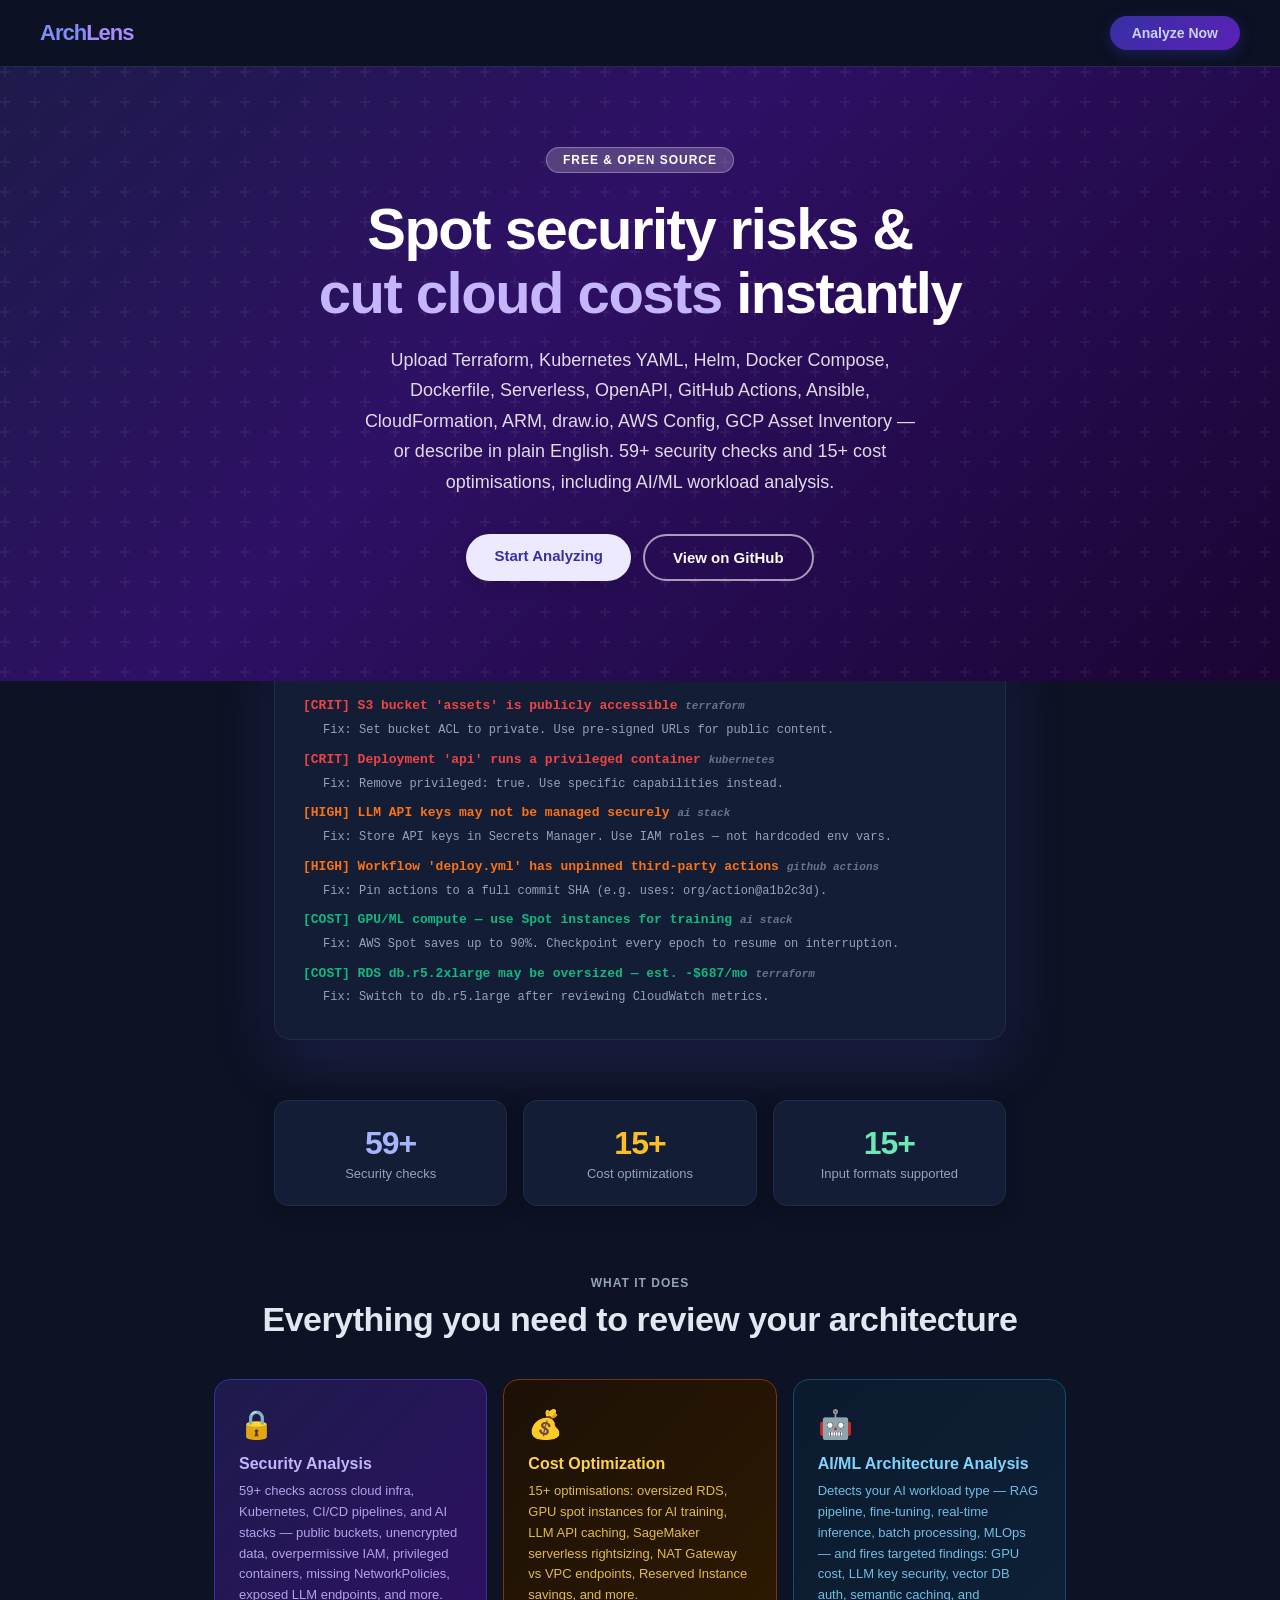
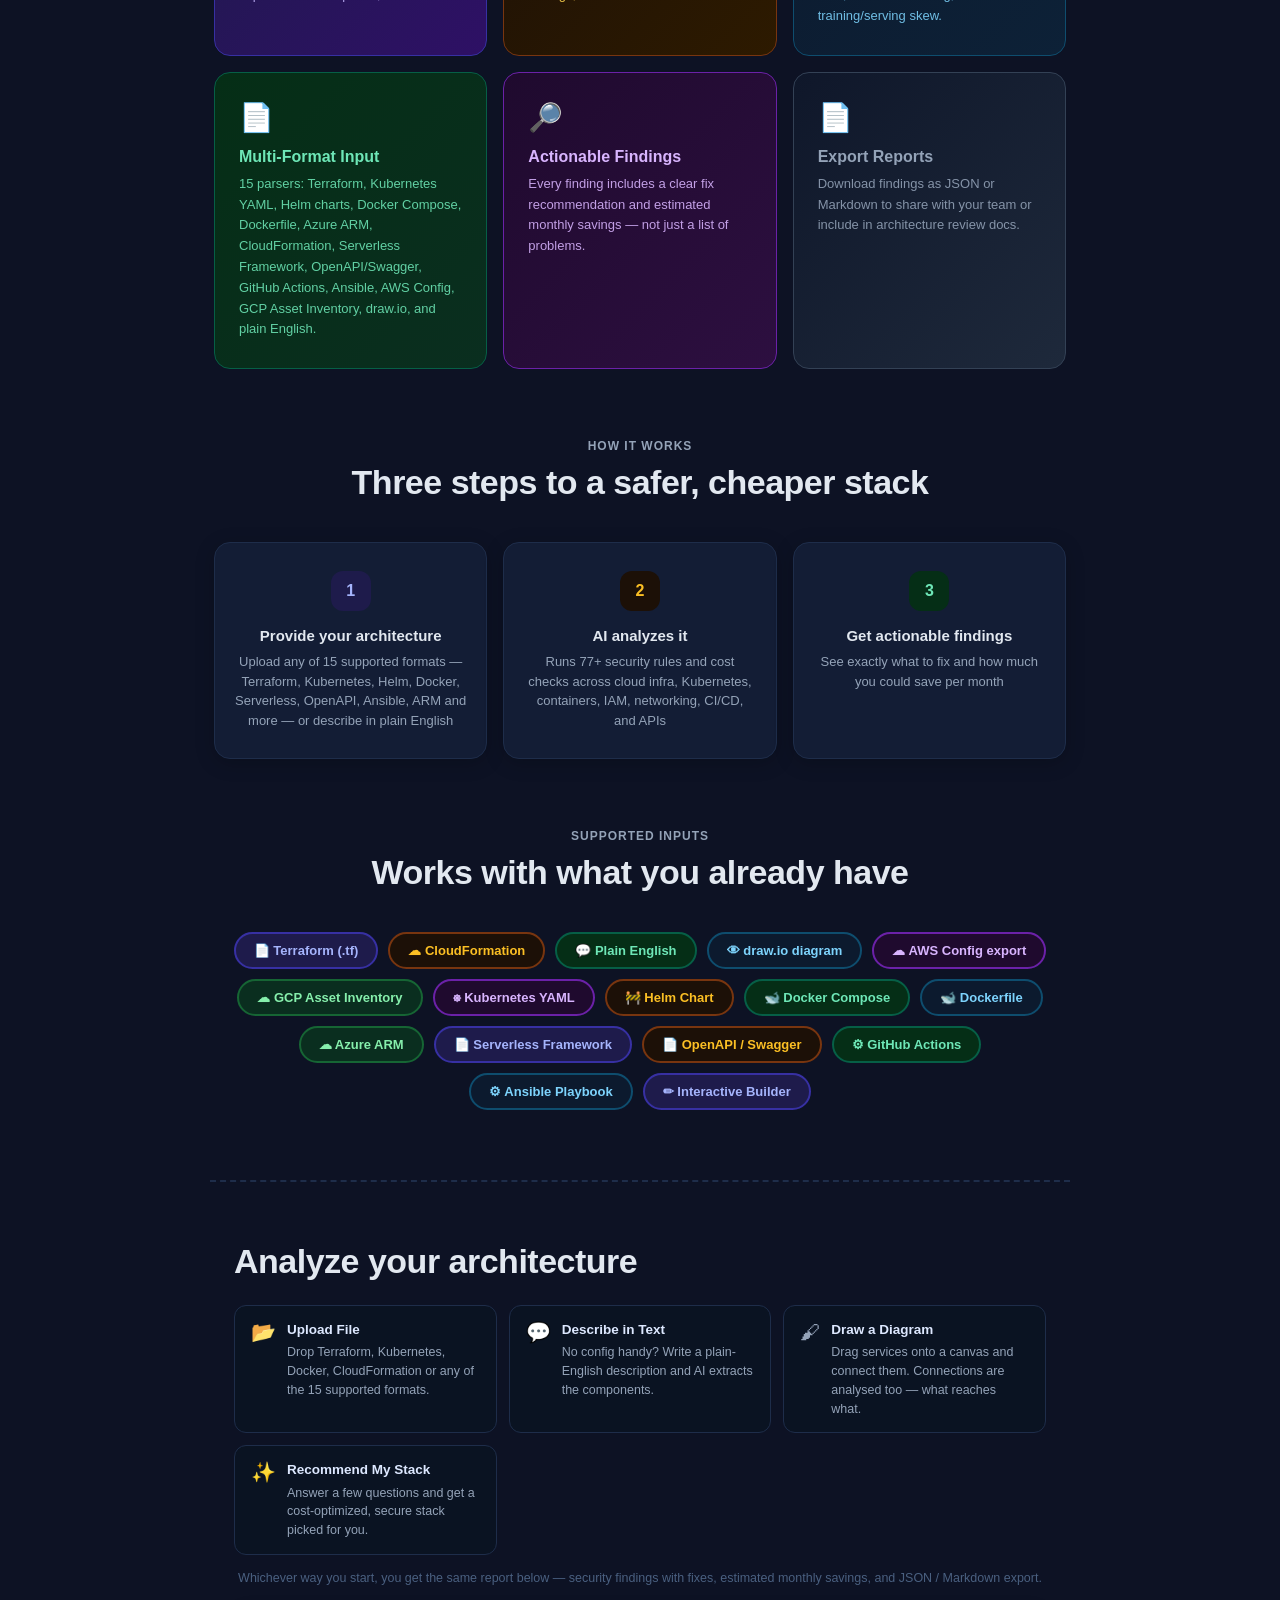
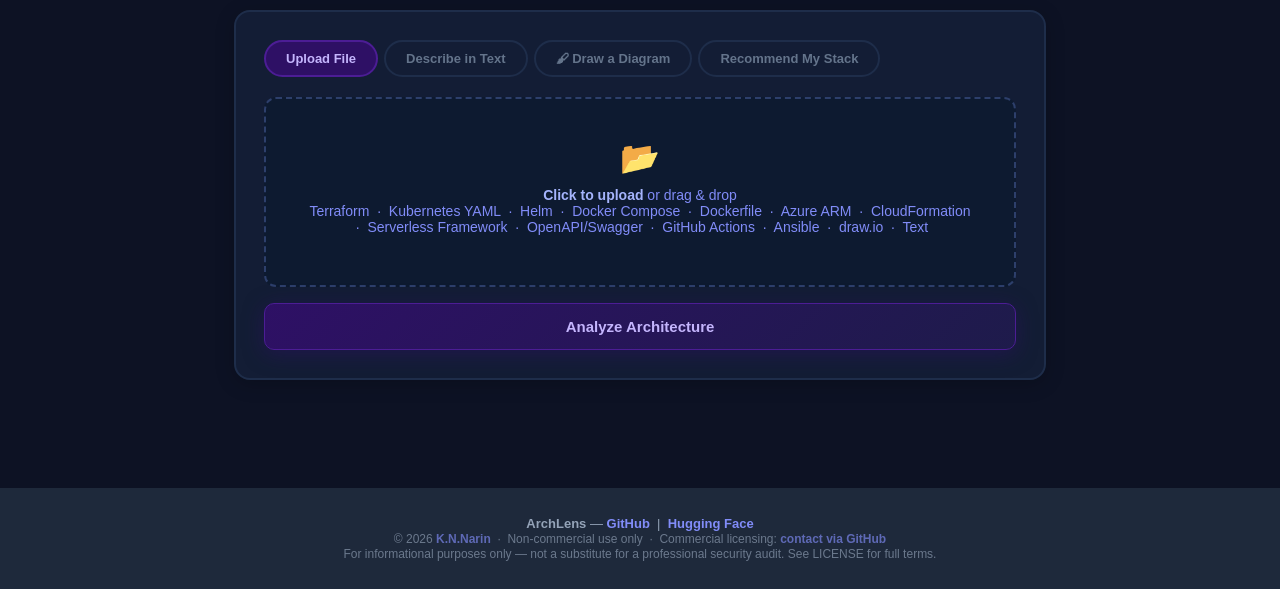
==== commit 419d27f6: "Name the diagram tab for what it now is The tab still read "No file? Add your stack" and the guide c" ====
--- a/web/static/index.html
+++ b/web/static/index.html
@@ -443,9 +443,71 @@
     .builder-intro-title { font-size:15px; font-weight:800; color:#dde8ff; margin-bottom:3px; }
     .builder-intro-sub { font-size:13px; color:#6b85a8; line-height:1.5; }
 
-    .builder-layout { display:flex; gap:18px; align-items:flex-start; }
+    .builder-layout { display:flex; gap:14px; align-items:flex-start; }
     .builder-main { flex:1; min-width:0; }
-    .builder-sidebar { width:270px; flex-shrink:0; display:flex; flex-direction:column; gap:14px; position:sticky; top:80px; }
+    .builder-sidebar { width:250px; flex-shrink:0; display:flex; flex-direction:column; gap:14px; position:sticky; top:80px; }
+
+    /* ---- palette ---- */
+    .palette { width:212px; flex-shrink:0; display:flex; flex-direction:column; gap:8px; }
+    .palette-search, .palette-cat { width:100%; padding:8px 11px; background:#0d1a30; border:1.5px solid #1e2d4a; border-radius:9px; color:#e2e8f0; font-size:12.5px; outline:none; font-family:inherit; }
+    .palette-search:focus, .palette-cat:focus { border-color:#6366f1; }
+    .palette-search::placeholder { color:#4a6090; }
+    .palette-cat { cursor:pointer; }
+    .palette-list { height:532px; overflow-y:auto; display:flex; flex-direction:column; gap:3px; padding-right:4px; scrollbar-width:thin; scrollbar-color:#1e2d4a transparent; }
+    .palette-item { display:flex; align-items:center; gap:8px; padding:6px 8px; background:#101e36; border:1.5px solid #1b2b47; border-radius:8px; cursor:grab; user-select:none; }
+    .palette-item:hover { border-color:#5b4fcf; background:#16254a; }
+    .palette-item:active { cursor:grabbing; }
+    .palette-item.legacy { opacity:0.72; }
+    .palette-icon { font-family:monospace; font-size:10.5px; font-weight:900; color:#c4b5fd; min-width:34px; text-align:center; letter-spacing:-0.5px; }
+    .palette-name { font-size:12px; font-weight:650; color:#dde8ff; line-height:1.25; overflow:hidden; text-overflow:ellipsis; white-space:nowrap; }
+    .palette-legacy { font-size:8px; font-weight:800; color:#b45309; margin-left:auto; }
+    .palette-group-head { font-size:9.5px; font-weight:800; color:#5b74a0; text-transform:uppercase; letter-spacing:0.6px; padding:8px 2px 3px; }
+    .palette-hint { font-size:10.5px; color:#4a6080; text-align:center; }
+
+    /* ---- canvas ---- */
+    .canvas-col { flex:1; min-width:0; display:flex; flex-direction:column; gap:8px; }
+    .canvas-toolbar { display:flex; align-items:center; gap:7px; }
+    .canvas-counts { font-size:11.5px; color:#5b74a0; font-weight:600; }
+    .canvas-spacer { flex:1; }
+    .canvas-btn { padding:6px 12px; border-radius:8px; font-size:11.5px; font-weight:700; cursor:pointer; border:1.5px solid #1e2d4a; background:transparent; color:#8ba6c9; font-family:inherit; }
+    .canvas-btn:hover:not(:disabled) { border-color:#4c1d95; color:#c4b5fd; }
+    .canvas-btn:disabled { opacity:0.4; cursor:default; }
+    .canvas-btn.danger:hover { border-color:#7f1d1d; color:#fca5a5; }
+    .canvas { position:relative; height:560px; overflow:auto; background:#0a1424;
+      background-image:radial-gradient(#17263f 1px, transparent 1px); background-size:22px 22px;
+      border:1.5px solid #1e3050; border-radius:12px; outline:none; }
+    .canvas.drop-active { border-color:#6366f1; background-color:#0c1a30; }
+    .canvas-inner { position:relative; width:1700px; height:1100px; }
+    .canvas-edges { position:absolute; inset:0; width:1700px; height:1100px; pointer-events:none; overflow:visible; }
+    .canvas-edges path.edge { stroke:#5b6bb5; stroke-width:2; fill:none; pointer-events:stroke; cursor:pointer; }
+    .canvas-edges path.edge:hover { stroke:#818cf8; stroke-width:3; }
+    .canvas-edges path.edge.selected { stroke:#a5b4fc; stroke-width:3; }
+    .canvas-edges path.edge-hit { stroke:transparent; stroke-width:14; fill:none; pointer-events:stroke; cursor:pointer; }
+    .canvas-edges text.edge-label { fill:#8ba6c9; font-size:10.5px; font-weight:700; pointer-events:none; }
+    .canvas-edges path.rubber { stroke:#818cf8; stroke-width:2; stroke-dasharray:5 4; fill:none; }
+
+    .node { position:absolute; width:132px; box-sizing:border-box; padding:9px 8px 8px; background:#101e36;
+      border:1.5px solid #27406b; border-radius:10px; text-align:center; cursor:grab; user-select:none;
+      box-shadow:0 2px 10px rgba(0,0,0,0.28); }
+    .node:hover { border-color:#5b4fcf; }
+    .node.selected { border-color:#818cf8; box-shadow:0 0 0 2px rgba(129,140,248,0.28), 0 2px 10px rgba(0,0,0,0.3); }
+    .node.dragging { cursor:grabbing; z-index:50; }
+    .node.link-target { border-color:#34d399; box-shadow:0 0 0 2px rgba(52,211,153,0.3); }
+    .node-prov { font-size:8.5px; font-weight:800; text-transform:uppercase; padding:2px 6px; border-radius:99px; display:inline-block; letter-spacing:0.3px; }
+    .node-icon { font-size:15px; font-weight:900; color:#c4b5fd; font-family:monospace; margin:4px 0 2px; letter-spacing:-0.5px; }
+    .node-name { font-size:11.5px; font-weight:700; color:#dde8ff; line-height:1.25; word-break:break-word; }
+    .node-handle { position:absolute; right:-7px; top:50%; transform:translateY(-50%); width:14px; height:14px;
+      border-radius:50%; background:#1e1b4b; border:2px solid #6366f1; cursor:crosshair; }
+    .node-handle:hover { background:#6366f1; }
+    .node-del { position:absolute; top:-7px; right:-7px; width:16px; height:16px; border-radius:50%;
+      background:#2a1015; border:1.5px solid #7f1d1d; color:#fca5a5; font-size:10px; line-height:13px;
+      text-align:center; cursor:pointer; display:none; font-weight:900; }
+    .node.selected .node-del { display:block; }
+
+    .canvas-empty { position:absolute; top:50%; left:50%; transform:translate(-50%,-50%); text-align:center;
+      color:#3d5070; font-size:12.5px; line-height:1.7; pointer-events:none; }
+    .canvas-empty-icon { font-size:30px; margin-bottom:6px; color:#1e3050; }
+    .canvas-empty-sub { font-size:11.5px; color:#35496b; margin-top:4px; }
 
     .stack-empty { font-size:13px; color:#3d5070; font-style:italic; }
     .analyze-note { font-size:12px; color:#4a6080; text-align:center; line-height:1.4; }
@@ -458,6 +520,16 @@
     .cat-tab { padding:7px 16px; border-radius:99px; font-size:13px; font-weight:700; cursor:pointer; border:1.5px solid #1e2d4a; background:transparent; color:#64748b; transition:all 0.15s; }
     .cat-tab.active { background:#1e1b4b; color:#c4b5fd; border-color:#3730a3; }
     .cat-tab:hover:not(.active) { border-color:#4c1d95; color:#a5b4fc; }
+
+    .group-tabs { display:flex; flex-wrap:wrap; gap:6px; margin:10px 0 4px; }
+    .group-tabs:empty { display:none; }
+    .group-tab { padding:5px 12px; border-radius:99px; font-size:11.5px; font-weight:700; cursor:pointer; border:1px solid #16243c; background:transparent; color:#55708f; transition:all 0.15s; }
+    .group-tab.active { background:#0f1f3d; color:#93c5fd; border-color:#1d4ed8; }
+    .group-tab:hover:not(.active) { border-color:#334f7a; color:#8ba6c9; }
+    .group-count { font-size:10px; opacity:0.65; margin-left:4px; }
+    .grid-group-head { grid-column:1/-1; font-size:11px; font-weight:800; color:#5b74a0; text-transform:uppercase; letter-spacing:0.6px; padding:10px 2px 2px; border-bottom:1px solid #16243c; }
+    .svc-legacy { position:absolute; top:6px; left:7px; font-size:8.5px; font-weight:800; color:#b45309; background:#2a1a06; border-radius:99px; padding:2px 5px; letter-spacing:0.3px; }
+    .service-card.legacy .svc-icon { color:#8d7fb8; }
 
     .service-grid { display:grid; grid-template-columns:repeat(auto-fill,minmax(130px,1fr)); gap:10px; max-height:320px; overflow-y:auto; padding-right:6px; margin-bottom:18px; scrollbar-width:thin; scrollbar-color:#1e2d4a transparent; }
     .service-card { background:#101e36; border:1.5px solid #1e3050; border-radius:12px; padding:14px 10px; cursor:pointer; text-align:center; transition:all 0.15s; user-select:none; position:relative; }
@@ -590,6 +662,12 @@
     @media (max-width: 860px) {
       .builder-layout { flex-direction: column; }
       .builder-sidebar { width: 100%; position: static; top: auto; }
+      /* Palette collapses to a short strip above the canvas; the canvas
+         keeps its full drawing area and scrolls. */
+      .palette { width: 100%; }
+      .palette-list { height: 190px; }
+      .canvas-col { width: 100%; }
+      .canvas { height: 440px; }
     }
     @media (max-width: 640px) {
       nav { padding: 14px 18px; }
@@ -769,8 +847,8 @@
       <div><strong>Describe in Text</strong>No config handy? Write a plain-English description and AI extracts the components.</div>
     </button>
     <button type="button" class="ag-item" onclick="switchTab('builder')">
-      <span class="ag-emo">&#129521;</span>
-      <div><strong>Build your stack</strong>Pick services from a catalog and watch live security &amp; cost suggestions as you go.</div>
+      <span class="ag-emo">&#128396;</span>
+      <div><strong>Draw a Diagram</strong>Drag services onto a canvas and connect them. Connections are analysed too — what reaches what.</div>
     </button>
     <button type="button" class="ag-item" onclick="switchTab('recommend')">
       <span class="ag-emo">&#10024;</span>
@@ -783,7 +861,7 @@
     <div class="tabs">
       <button class="tab active" data-tab="file" onclick="switchTab('file')">Upload File</button>
       <button class="tab" data-tab="text" onclick="switchTab('text')">Describe in Text</button>
-      <button class="tab" data-tab="builder" onclick="switchTab('builder')">No file? Add your stack</button>
+      <button class="tab" data-tab="builder" onclick="switchTab('builder')">&#128396; Draw a Diagram</button>
       <button class="tab" data-tab="recommend" onclick="switchTab('recommend')">Recommend My Stack</button>
     </div>
 
@@ -809,48 +887,73 @@
       <div class="builder-intro">
         <div class="builder-intro-icon">&#128270;</div>
         <div>
-          <div class="builder-intro-title">Don't have a file to upload?</div>
-          <div class="builder-intro-sub">Pick the services in your stack — security &amp; cost suggestions appear live as you go.</div>
+          <div class="builder-intro-title">Draw your architecture</div>
+          <div class="builder-intro-sub">Drag services from the left onto the canvas, then drag from a node's handle to another to connect them. The connections are analysed too — what reaches what matters.</div>
         </div>
       </div>
 
       <div class="builder-layout">
-        <!-- Left: search + grid -->
-        <div class="builder-main">
-          <input class="service-search" id="serviceSearch" type="text" placeholder="Search — EC2, RDS, Jenkins, Vault..." oninput="renderServiceGrid()">
-          <div class="cat-tabs" style="margin:12px 0 14px;">
-            <button class="cat-tab active" data-cat="all"       onclick="setCat(this)">All</button>
-            <button class="cat-tab"        data-cat="aws"       onclick="setCat(this)">AWS</button>
-            <button class="cat-tab"        data-cat="gcp"       onclick="setCat(this)">GCP</button>
-            <button class="cat-tab"        data-cat="azure"     onclick="setCat(this)">Azure</button>
-            <button class="cat-tab"        data-cat="data"      onclick="setCat(this)">Data</button>
-            <button class="cat-tab"        data-cat="gpu"       onclick="setCat(this)">GPU / NVIDIA</button>
-            <button class="cat-tab"        data-cat="cicd"      onclick="setCat(this)">CI/CD</button>
-            <button class="cat-tab"        data-cat="monitoring" onclick="setCat(this)">Monitoring</button>
-            <button class="cat-tab"        data-cat="security"  onclick="setCat(this)">Security</button>
-            <button class="cat-tab"        data-cat="ai"        onclick="setCat(this)">AI / ML</button>
-            <button class="cat-tab"        data-cat="embedded"  onclick="setCat(this)">Hardware / IoT</button>
+        <!-- Left: service palette -->
+        <aside class="palette">
+          <input class="palette-search" id="serviceSearch" type="text" placeholder="Search services..." oninput="renderPalette()">
+          <select class="palette-cat" id="paletteCat" onchange="setCat(this)" aria-label="Provider or category">
+            <option value="all">All providers</option>
+            <option value="aws" selected>AWS</option>
+            <option value="gcp">GCP</option>
+            <option value="azure">Azure</option>
+            <option value="data">Data Stores</option>
+            <option value="gpu">GPU / NVIDIA</option>
+            <option value="cicd">CI/CD</option>
+            <option value="monitoring">Monitoring</option>
+            <option value="security">Security</option>
+            <option value="ai">AI / ML</option>
+            <option value="embedded">Hardware / IoT</option>
+          </select>
+          <div class="group-tabs" id="groupTabs"></div>
+          <div class="palette-list" id="paletteList"></div>
+          <div class="palette-hint">Click or drag onto the canvas</div>
+        </aside>
+
+        <!-- Middle: canvas -->
+        <section class="canvas-col">
+          <div class="canvas-toolbar">
+            <span class="canvas-counts" id="canvasCounts">0 services · 0 connections</span>
+            <span class="canvas-spacer"></span>
+            <button class="canvas-btn" onclick="autoArrange()" title="Lay nodes out in tiers">Auto-arrange</button>
+            <button class="canvas-btn" onclick="deleteSelection()" id="canvasDeleteBtn" disabled title="Delete the selected node or connection">Delete</button>
+            <button class="canvas-btn danger" onclick="clearCanvas()" title="Remove everything">Clear</button>
           </div>
-          <div class="service-grid" id="serviceGrid"></div>
-
-          <div class="stack-row">
-            <span class="stack-label">Your stack:</span>
-            <div class="stack-chips" id="stackChips">
-              <span class="stack-empty">Click services above to add them</span>
+          <div class="canvas" id="canvas" tabindex="0">
+            <div class="canvas-inner" id="canvasInner">
+            <svg class="canvas-edges" id="canvasEdges">
+              <defs>
+                <marker id="arrowEnd" viewBox="0 0 10 10" refX="9" refY="5" markerWidth="7" markerHeight="7" orient="auto-start-reverse">
+                  <path d="M 0 0 L 10 5 L 0 10 z" fill="#5b6bb5"/>
+                </marker>
+                <marker id="arrowEndSel" viewBox="0 0 10 10" refX="9" refY="5" markerWidth="7" markerHeight="7" orient="auto-start-reverse">
+                  <path d="M 0 0 L 10 5 L 0 10 z" fill="#a5b4fc"/>
+                </marker>
+              </defs>
+            </svg>
+            </div>
+            <div class="canvas-empty" id="canvasEmpty">
+              <div class="canvas-empty-icon">&#9634;</div>
+              <div><strong>Empty canvas</strong></div>
+              <div class="canvas-empty-sub">Drag a service here, or click one in the palette.<br/>Then drag from a node's right-hand dot to connect it to another.</div>
             </div>
           </div>
-        </div>
+        </section>
 
         <!-- Right: live suggestions + analyze -->
         <div class="builder-sidebar">
           <div class="sugg-panel" style="flex:1;">
             <div class="sugg-title">&#128161; Live Suggestions</div>
-            <div id="suggList"><div class="sugg-item info"><div class="sugg-dot info"></div><span>Pick services to see instant recommendations</span></div></div>
+            <div id="suggList"><div class="sugg-item info"><div class="sugg-dot info"></div><span>Add services to see instant recommendations</span></div></div>
           </div>
           <button class="builder-analyze-btn" id="builderAnalyzeBtn" onclick="runBuilderAnalysis()" disabled>
-            Analyze My Stack &#8594;
+            Analyze Diagram &#8594;
           </button>
-          <div class="analyze-note">Runs full security &amp; cost analysis on your selections</div>
+          <div class="analyze-note">Runs the full security, cost and topology analysis</div>
         </div>
       </div>
     </div>
@@ -1021,6 +1124,7 @@
   </span>
 </footer>
 
+<script src="/static/catalog_aws.js"></script>
 <script>
   const ARCH_KEYWORDS = [
     'aws','gcp','azure','amazon','ec2','lambda','rds','s3','ecs','eks','fargate',
@@ -1071,7 +1175,12 @@
     const analyzeBtn = document.getElementById('analyzeBtn');
     analyzeBtn.style.display = (tab === 'builder' || tab === 'recommend') ? 'none' : 'block';
     document.querySelector('.analyzer-section').classList.toggle('builder-wide', tab === 'builder');
-    if (tab === 'builder') renderServiceGrid();
+    if (tab === 'builder') {
+      renderPalette();
+      initCanvas();
+      if (!nodes.length) restoreDraft();
+      renderCanvas();
+    }
     if (tab === 'recommend') populateMustHaves();
   }
 
@@ -1278,49 +1387,8 @@
 
   // ===================== INTERACTIVE BUILDER =====================
   const SERVICES = [
-    // AWS
-    {id:'aws_ec2',       name:'EC2',           provider:'aws',     cat:'aws',       type:'COMPUTE',    service:'ec2',             icon:'EC2'},
-    {id:'aws_lambda',    name:'Lambda',        provider:'aws',     cat:'aws',       type:'SERVERLESS', service:'lambda',          icon:'&lambda;'},
-    {id:'aws_ecs',       name:'ECS',           provider:'aws',     cat:'aws',       type:'CONTAINER',  service:'ecs',             icon:'ECS'},
-    {id:'aws_eks',       name:'EKS',           provider:'aws',     cat:'aws',       type:'CONTAINER',  service:'eks',             icon:'EKS'},
-    {id:'aws_fargate',   name:'Fargate',       provider:'aws',     cat:'aws',       type:'CONTAINER',  service:'fargate',         icon:'FG'},
-    {id:'aws_rds',       name:'RDS',           provider:'aws',     cat:'aws',       type:'DATABASE',   service:'rds',             icon:'RDS'},
-    {id:'aws_aurora',    name:'Aurora',        provider:'aws',     cat:'aws',       type:'DATABASE',   service:'aurora',          icon:'AUR'},
-    {id:'aws_dynamodb',  name:'DynamoDB',      provider:'aws',     cat:'aws',       type:'DATABASE',   service:'dynamodb',        icon:'DDB'},
-    {id:'aws_s3',        name:'S3',            provider:'aws',     cat:'aws',       type:'STORAGE',    service:'s3',              icon:'S3'},
-    {id:'aws_vpc',       name:'VPC',           provider:'aws',     cat:'aws',       type:'NETWORK',    service:'vpc',             icon:'VPC'},
-    {id:'aws_cloudfront',name:'CloudFront',    provider:'aws',     cat:'aws',       type:'CDN',        service:'cloudfront',      icon:'CF'},
-    {id:'aws_apigw',     name:'API Gateway',   provider:'aws',     cat:'aws',       type:'GATEWAY',    service:'apigateway',      icon:'APIGW'},
-    {id:'aws_alb',       name:'ALB',           provider:'aws',     cat:'aws',       type:'GATEWAY',    service:'alb',             icon:'ALB'},
-    {id:'aws_nat',       name:'NAT Gateway',   provider:'aws',     cat:'aws',       type:'NETWORK',    service:'nat_gateway',     icon:'NAT'},
-    {id:'aws_elasticache',name:'ElastiCache',  provider:'aws',     cat:'aws',       type:'CACHE',      service:'elasticache',     icon:'EC'},
-    {id:'aws_sqs',       name:'SQS',           provider:'aws',     cat:'aws',       type:'QUEUE',      service:'sqs',             icon:'SQS'},
-    {id:'aws_sns',       name:'SNS',           provider:'aws',     cat:'aws',       type:'QUEUE',      service:'sns',             icon:'SNS'},
-    {id:'aws_iam',       name:'IAM',           provider:'aws',     cat:'aws',       type:'IAM',        service:'iam_role',        icon:'IAM'},
-    {id:'aws_cognito',   name:'Cognito',       provider:'aws',     cat:'aws',       type:'IAM',        service:'cognito',         icon:'COG'},
-    {id:'aws_cloudwatch',name:'CloudWatch',    provider:'aws',     cat:'aws',       type:'MONITORING', service:'cloudwatch',      icon:'CW'},
-    {id:'aws_sg',        name:'Security Group',provider:'aws',     cat:'aws',       type:'NETWORK',    service:'security_group',  icon:'SG'},
-    {id:'aws_secrets',   name:'Secrets Mgr',  provider:'aws',     cat:'aws',       type:'IAM',        service:'secrets_manager', icon:'SM'},
-    {id:'aws_kms',       name:'KMS',          provider:'aws',     cat:'aws',       type:'IAM',        service:'kms',             icon:'KMS'},
-    {id:'aws_route53',   name:'Route 53',      provider:'aws',     cat:'aws',       type:'NETWORK',    service:'route53',          icon:'R53'},
-    {id:'aws_redshift',  name:'Redshift',      provider:'aws',     cat:'aws',       type:'DATABASE',   service:'redshift',         icon:'RSH'},
-    {id:'aws_efs',       name:'EFS',           provider:'aws',     cat:'aws',       type:'STORAGE',    service:'efs',              icon:'EFS'},
-    {id:'aws_ecr',       name:'ECR',           provider:'aws',     cat:'aws',       type:'CONTAINER',  service:'ecr',              icon:'ECR'},
-    {id:'aws_beanstalk', name:'Beanstalk',     provider:'aws',     cat:'aws',       type:'COMPUTE',    service:'elastic_beanstalk',icon:'EB'},
-    {id:'aws_apprunner', name:'App Runner',    provider:'aws',     cat:'aws',       type:'SERVERLESS', service:'app_runner',       icon:'APR'},
-    {id:'aws_stepfn',    name:'Step Functions',provider:'aws',     cat:'aws',       type:'SERVERLESS', service:'step_functions',   icon:'SFN'},
-    {id:'aws_eventbridge',name:'EventBridge',  provider:'aws',     cat:'aws',       type:'QUEUE',      service:'eventbridge',      icon:'EVB'},
-    {id:'aws_kinesis',   name:'Kinesis',       provider:'aws',     cat:'aws',       type:'QUEUE',      service:'kinesis',          icon:'KIN'},
-    {id:'aws_cloudtrail',name:'CloudTrail',    provider:'aws',     cat:'aws',       type:'MONITORING', service:'cloudtrail',       icon:'CT'},
-    {id:'aws_nlb',       name:'NLB',           provider:'aws',     cat:'aws',       type:'GATEWAY',    service:'nlb',              icon:'NLB'},
-    {id:'aws_glue',      name:'Glue',          provider:'aws',     cat:'aws',       type:'SERVERLESS', service:'glue',             icon:'GLU'},
-    {id:'aws_athena',    name:'Athena',        provider:'aws',     cat:'aws',       type:'SERVERLESS', service:'athena',           icon:'ATH'},
-    {id:'aws_emr',       name:'EMR',           provider:'aws',     cat:'aws',       type:'COMPUTE',    service:'emr',              icon:'EMR'},
-    {id:'aws_batch',     name:'AWS Batch',     provider:'aws',     cat:'aws',       type:'COMPUTE',    service:'aws_batch',        icon:'BAT'},
-    {id:'aws_cfn',       name:'CloudFormation',provider:'aws',     cat:'aws',       type:'OTHER',      service:'cloudformation',   icon:'CFN'},
-    {id:'aws_xray',      name:'X-Ray',         provider:'aws',     cat:'aws',       type:'MONITORING', service:'xray',             icon:'XRY'},
-    {id:'aws_tgw',       name:'Transit GW',    provider:'aws',     cat:'aws',       type:'NETWORK',    service:'transit_gateway',  icon:'TGW'},
-    {id:'aws_ga',        name:'Global Accel.', provider:'aws',     cat:'aws',       type:'NETWORK',    service:'global_accelerator',icon:'GA'},
+    // AWS — full product catalog (every AWS service, grouped) lives in /static/catalog_aws.js
+    ...(window.AWS_CATALOG || []),
     // GCP
     {id:'gcp_gce',       name:'Compute Engine',provider:'gcp',     cat:'gcp',       type:'COMPUTE',    service:'gce_instance',    icon:'GCE'},
     {id:'gcp_cloudrun',  name:'Cloud Run',     provider:'gcp',     cat:'gcp',       type:'SERVERLESS', service:'cloud_run',       icon:'CR'},
@@ -1399,7 +1467,6 @@
     {id:'nv_trtllm',     name:'TensorRT-LLM',  provider:'nvidia',  cat:'gpu',       type:'COMPUTE',    service:'tensorrt_llm',     icon:'TRT'},
     {id:'nv_rapids',     name:'RAPIDS',        provider:'nvidia',  cat:'gpu',       type:'COMPUTE',    service:'rapids',           icon:'RAP'},
     {id:'nv_nemo',       name:'NeMo',          provider:'nvidia',  cat:'gpu',       type:'COMPUTE',    service:'nvidia_nemo',      icon:'NMO'},
-    {id:'aws_gpu',       name:'EC2 GPU (P5/P4)',provider:'aws',    cat:'gpu',       type:'COMPUTE',    service:'ec2_gpu',          icon:'P5'},
     {id:'gcp_gpu',       name:'GPU VM (A3/A2)',provider:'gcp',     cat:'gpu',       type:'COMPUTE',    service:'gcp_gpu_vm',       icon:'A3'},
     {id:'az_gpu',        name:'GPU VM (ND/NC)',provider:'azure',   cat:'gpu',       type:'COMPUTE',    service:'azure_gpu_vm',     icon:'ND'},
     {id:'nv_vllm',       name:'vLLM',          provider:'generic', cat:'gpu',       type:'COMPUTE',    service:'vllm',             icon:'VLM'},
@@ -1446,8 +1513,6 @@
     // Security
     {id:'s_vault',       name:'Vault',         provider:'generic', cat:'security',  type:'IAM',        service:'vault',           icon:'VLT'},
     {id:'s_snyk',        name:'Snyk',          provider:'generic', cat:'security',  type:'MONITORING', service:'snyk',            icon:'SNK'},
-    {id:'s_waf',         name:'AWS WAF',       provider:'aws',     cat:'security',  type:'NETWORK',    service:'waf',             icon:'WAF'},
-    {id:'s_sg',          name:'Sec. Group',    provider:'aws',     cat:'security',  type:'NETWORK',    service:'security_group',  icon:'SG'},
     {id:'s_auth0',       name:'Auth0',         provider:'generic', cat:'security',  type:'IAM',        service:'auth0',           icon:'AU0'},
     {id:'s_okta',        name:'Okta',          provider:'generic', cat:'security',  type:'IAM',        service:'okta',            icon:'OKT'},
     {id:'s_keycloak',    name:'Keycloak',      provider:'generic', cat:'security',  type:'IAM',        service:'keycloak',        icon:'KC'},
@@ -1461,16 +1526,7 @@
     {id:'s_opa',         name:'OPA',           provider:'generic', cat:'security',  type:'IAM',        service:'opa',             icon:'OPA'},
     {id:'s_falco',       name:'Falco',         provider:'generic', cat:'security',  type:'MONITORING', service:'falco',           icon:'FAL'},
     {id:'s_crowdstrike', name:'CrowdStrike',   provider:'generic', cat:'security',  type:'MONITORING', service:'crowdstrike',     icon:'CRWD'},
-    {id:'aws_guardduty', name:'GuardDuty',     provider:'aws',     cat:'security',  type:'MONITORING', service:'guardduty',       icon:'GD'},
-    {id:'aws_inspector', name:'Inspector',     provider:'aws',     cat:'security',  type:'MONITORING', service:'inspector',       icon:'INS'},
     {id:'az_sentinel',   name:'Sentinel',      provider:'azure',   cat:'security',  type:'MONITORING', service:'sentinel',        icon:'SEN'},
-    // AI / ML — AWS
-    {id:'aws_sagemaker', name:'SageMaker',     provider:'aws',     cat:'ai',        type:'COMPUTE',    service:'sagemaker',       icon:'SM'},
-    {id:'aws_bedrock',   name:'Bedrock',       provider:'aws',     cat:'ai',        type:'GATEWAY',    service:'bedrock',         icon:'BDR'},
-    {id:'aws_rekognition',name:'Rekognition',  provider:'aws',     cat:'ai',        type:'SERVERLESS', service:'rekognition',     icon:'RKG'},
-    {id:'aws_textract',  name:'Textract',      provider:'aws',     cat:'ai',        type:'SERVERLESS', service:'textract',        icon:'TXT'},
-    {id:'aws_comprehend',name:'Comprehend',    provider:'aws',     cat:'ai',        type:'SERVERLESS', service:'comprehend',      icon:'NLP'},
-    {id:'aws_kendra',    name:'Kendra',        provider:'aws',     cat:'ai',        type:'GATEWAY',    service:'kendra',          icon:'KND'},
     // AI / ML — GCP
     {id:'gcp_vertexai',  name:'Vertex AI',     provider:'gcp',     cat:'ai',        type:'COMPUTE',    service:'vertex_ai',       icon:'VAI'},
     {id:'gcp_bqml',      name:'BigQuery ML',   provider:'gcp',     cat:'ai',        type:'DATABASE',   service:'bigquery_ml',     icon:'BQML'},
@@ -1513,8 +1569,6 @@
     {id:'hw_synopsys',   name:'Synopsys',      provider:'generic', cat:'embedded',  type:'OTHER',      service:'synopsys',        icon:'SNPS'},
     {id:'hw_siemens',    name:'Siemens EDA',   provider:'generic', cat:'embedded',  type:'OTHER',      service:'siemens_eda',     icon:'MENT'},
     {id:'hw_fpga',       name:'FPGA Instance', provider:'generic', cat:'embedded',  type:'COMPUTE',    service:'fpga',            icon:'FPGA'},
-    {id:'aws_iotcore',   name:'IoT Core',      provider:'aws',     cat:'embedded',  type:'GATEWAY',    service:'iot_core',        icon:'IOT'},
-    {id:'aws_greengrass',name:'IoT Greengrass',provider:'aws',     cat:'embedded',  type:'COMPUTE',    service:'iot_greengrass',  icon:'GG'},
     {id:'az_iothub',     name:'IoT Hub',       provider:'azure',   cat:'embedded',  type:'GATEWAY',    service:'iot_hub',         icon:'IOTH'},
     {id:'az_iotedge',    name:'IoT Edge',      provider:'azure',   cat:'embedded',  type:'COMPUTE',    service:'iot_edge',        icon:'IOTE'},
     {id:'hw_freertos',   name:'FreeRTOS',      provider:'generic', cat:'embedded',  type:'OTHER',      service:'freertos',        icon:'RTOS'},
@@ -1522,53 +1576,409 @@
     {id:'hw_balena',     name:'Balena Cloud',  provider:'generic', cat:'embedded',  type:'OTHER',      service:'balena',          icon:'BAL'},
   ];
 
-  let selectedSvcs = new Map();
-  let currentCat = 'all';
-
-  function renderServiceGrid() {
-    const grid = document.getElementById('serviceGrid');
-    if (!grid) return;
+  // ---------------- canvas state ----------------
+  // nodes carry their own uid so the same service can appear twice (two
+  // buckets are two buckets), and edges reference those uids.
+  let nodes = [];          // {uid, svcId, name, type, provider, service, icon, x, y}
+  let edges = [];          // {uid, from, to, label}
+  let selection = null;    // {kind:'node'|'edge', uid}
+  let seq = 0;
+  let currentCat = 'aws';
+  let currentGroup = 'all';
+
+  const NODE_W = 132, NODE_H = 72, GRID = 22;
+  const DRAFT_KEY = 'archlens.diagram.v1';
+
+  function nodeById(uid) { return nodes.find(n => n.uid === uid); }
+
+  // ---------------- palette ----------------
+
+  function renderPalette() {
+    const list = document.getElementById('paletteList');
+    if (!list) return;
     const q = (document.getElementById('serviceSearch').value || '').toLowerCase();
-    const filtered = SERVICES.filter(s => {
-      const matchCat = currentCat === 'all' || s.cat === currentCat;
-      const matchQ   = !q || s.name.toLowerCase().includes(q) || s.provider.includes(q) || s.service.includes(q);
-      return matchCat && matchQ;
+    const inCat = SERVICES.filter(s => matchesCat(s, currentCat));
+    const filtered = inCat.filter(s => {
+      const matchGroup = currentGroup === 'all' || s.group === currentGroup;
+      const matchQ = !q || s.name.toLowerCase().includes(q) || s.provider.includes(q)
+        || s.service.includes(q) || (s.group || '').toLowerCase().includes(q);
+      return matchGroup && matchQ;
     });
-    grid.innerHTML = filtered.map(s => `
-      <div class="service-card ${selectedSvcs.has(s.id) ? 'selected' : ''}" onclick="toggleSvc('${s.id}')" title="${s.name} (${s.provider})">
-        <div><span class="svc-prov prov-${s.provider}">${s.provider.toUpperCase()}</span></div>
-        <div class="svc-icon">${s.icon}</div>
-        <div class="svc-name">${s.name}</div>
-      </div>
-    `).join('');
+
+    renderGroupTabs(inCat);
+
+    const label = s => s.group || CAT_LABELS[s.cat] || 'Other';
+    const showHeads = currentGroup === 'all' && new Set(filtered.map(label)).size > 1;
+    let last = null;
+    list.innerHTML = filtered.map(s => {
+      const head = showHeads && label(s) !== last ? `<div class="palette-group-head">${label(s)}</div>` : '';
+      last = label(s);
+      return head + `
+        <div class="palette-item${s.legacy ? ' legacy' : ''}" draggable="true"
+             data-svc="${s.id}" onclick="addNode('${s.id}')"
+             title="${s.name} (${s.provider})${s.group ? ' — ' + s.group : ''}${s.legacy ? ' — retired' : ''}">
+          <span class="palette-icon">${s.icon}</span>
+          <span class="palette-name">${s.name}</span>
+          ${s.legacy ? '<span class="palette-legacy">LEGACY</span>' : ''}
+        </div>`;
+    }).join('') || '<div class="palette-hint" style="padding:14px 0;">Nothing matches that search.</div>';
+
+    list.querySelectorAll('.palette-item').forEach(el => {
+      el.addEventListener('dragstart', e => {
+        e.dataTransfer.setData('text/plain', el.dataset.svc);
+        e.dataTransfer.effectAllowed = 'copy';
+      });
+    });
+  }
+
+  function matchesCat(svc, cat) {
+    return cat === 'all' || svc.cat === cat || (svc.extraCats || []).includes(cat);
+  }
+
+  // Catalog ids change as services get renamed; aliases keep older saved picks
+  // and recommender responses resolving to the current entry.
+  function findService(id) {
+    return SERVICES.find(s => s.id === id)
+        || SERVICES.find(s => (s.aliases || []).includes(id));
+  }
+
+  function renderGroupTabs(inCat) {
+    const el = document.getElementById('groupTabs');
+    if (!el) return;
+    const counts = new Map();
+    inCat.forEach(s => { if (s.group) counts.set(s.group, (counts.get(s.group) || 0) + 1); });
+    if (counts.size < 2) { el.innerHTML = ''; return; }
+    const chip = (g, text, n) =>
+      `<button class="group-tab ${currentGroup === g ? 'active' : ''}" onclick="setGroup('${g.replace(/'/g, "\\'")}')">${text}<span class="group-count">${n}</span></button>`;
+    el.innerHTML = chip('all', 'All', inCat.length)
+      + [...counts.entries()].map(([g, n]) => chip(g, g, n)).join('');
   }
 
   function setCat(el) {
-    currentCat = el.dataset.cat;
-    document.querySelectorAll('.cat-tab').forEach(t => t.classList.toggle('active', t.dataset.cat === currentCat));
-    renderServiceGrid();
-  }
-
-  function toggleSvc(id) {
-    const svc = SERVICES.find(s => s.id === id);
+    currentCat = el.value !== undefined ? el.value : el.dataset.cat;
+    currentGroup = 'all';
+    renderPalette();
+  }
+
+  function setGroup(group) {
+    currentGroup = group;
+    renderPalette();
+  }
+
+  // ---------------- nodes & edges ----------------
+
+  function addNode(svcId, x, y) {
+    const svc = findService(svcId);
     if (!svc) return;
-    if (selectedSvcs.has(id)) selectedSvcs.delete(id);
-    else selectedSvcs.set(id, svc);
-    renderServiceGrid();
-    updateStack();
-  }
-
-  function updateStack() {
-    const chips = document.getElementById('stackChips');
-    const svcs = [...selectedSvcs.values()];
-    chips.innerHTML = svcs.length
-      ? svcs.map(s => `<span class="stack-chip" onclick="toggleSvc('${s.id}')" title="Click to remove">${s.name} <span class="stack-chip-x">&#x2715;</span></span>`).join('')
-      : '<span class="stack-empty">Click services above to add them</span>';
+    if (x === undefined) {
+      // Drop into the first free slot so clicking repeatedly never stacks.
+      const cols = 6;
+      for (let i = 0; i < 400; i++) {
+        const cx = 40 + (i % cols) * (NODE_W + 40);
+        const cy = 40 + Math.floor(i / cols) * (NODE_H + 46);
+        if (!nodes.some(n => Math.abs(n.x - cx) < 8 && Math.abs(n.y - cy) < 8)) { x = cx; y = cy; break; }
+      }
+    }
+    nodes.push({
+      uid: `n${++seq}`, svcId: svc.id, name: svc.name, type: svc.type,
+      provider: svc.provider, service: svc.service, icon: svc.icon,
+      x: Math.max(0, x), y: Math.max(0, y),
+    });
+    select('node', `n${seq}`);
+    renderCanvas();
+  }
+
+  function removeNode(uid) {
+    nodes = nodes.filter(n => n.uid !== uid);
+    edges = edges.filter(e => e.from !== uid && e.to !== uid);
+    if (selection && selection.uid === uid) selection = null;
+    renderCanvas();
+  }
+
+  function addEdge(from, to) {
+    if (from === to) return;
+    if (edges.some(e => e.from === from && e.to === to)) return;
+    edges.push({uid: `e${++seq}`, from, to, label: ''});
+    renderCanvas();
+  }
+
+  function select(kind, uid) {
+    selection = kind ? {kind, uid} : null;
+    const btn = document.getElementById('canvasDeleteBtn');
+    if (btn) btn.disabled = !selection;
+  }
+
+  function deleteSelection() {
+    if (!selection) return;
+    if (selection.kind === 'node') removeNode(selection.uid);
+    else { edges = edges.filter(e => e.uid !== selection.uid); selection = null; renderCanvas(); }
+  }
+
+  function clearCanvas() {
+    if (nodes.length && !confirm('Remove every service and connection from the canvas?')) return;
+    nodes = []; edges = []; select(null);
+    renderCanvas();
+  }
+
+  // Tiers run left to right in the direction traffic travels.
+  const TIER_ORDER = ['NETWORK','CDN','GATEWAY','COMPUTE','CONTAINER','SERVERLESS','QUEUE','CACHE','DATABASE','STORAGE','IAM','MONITORING','OTHER'];
+
+  function autoArrange() {
+    const byTier = new Map();
+    nodes.forEach(n => {
+      const found = TIER_ORDER.indexOf(n.type);
+      const tier = found === -1 ? TIER_ORDER.length - 1 : found;
+      if (!byTier.has(tier)) byTier.set(tier, []);
+      byTier.get(tier).push(n);
+    });
+    let col = 0;
+    [...byTier.keys()].sort((a, b) => a - b).forEach(tier => {
+      byTier.get(tier).forEach((n, row) => {
+        n.x = 40 + col * (NODE_W + 72);
+        n.y = 40 + row * (NODE_H + 40);
+      });
+      col++;
+    });
+    renderCanvas();
+  }
+
+  // ---------------- rendering ----------------
+
+  function edgePath(a, b) {
+    const x1 = a.x + NODE_W, y1 = a.y + NODE_H / 2;
+    const x2 = b.x, y2 = b.y + NODE_H / 2;
+    // Route backwards edges around rather than through the source node.
+    const dx = Math.max(40, Math.abs(x2 - x1) * 0.45);
+    return `M ${x1} ${y1} C ${x1 + dx} ${y1}, ${x2 - dx} ${y2}, ${x2} ${y2}`;
+  }
+
+  function renderCanvas() {
+    const inner = document.getElementById('canvasInner');
+    const svg = document.getElementById('canvasEdges');
+    if (!inner || !svg) return;
+
+    // Edges first so they sit behind the nodes.
+    const defs = svg.querySelector('defs');
+    svg.innerHTML = '';
+    if (defs) svg.appendChild(defs);
+    edges.forEach(e => {
+      const a = nodeById(e.from), b = nodeById(e.to);
+      if (!a || !b) return;
+      const d = edgePath(a, b);
+      const sel = selection && selection.kind === 'edge' && selection.uid === e.uid;
+      const hit = document.createElementNS('http://www.w3.org/2000/svg', 'path');
+      hit.setAttribute('d', d);
+      hit.setAttribute('class', 'edge-hit');
+      hit.addEventListener('click', ev => { ev.stopPropagation(); select('edge', e.uid); renderCanvas(); });
+      hit.addEventListener('dblclick', ev => { ev.stopPropagation(); labelEdge(e.uid); });
+      const path = document.createElementNS('http://www.w3.org/2000/svg', 'path');
+      path.setAttribute('d', d);
+      path.setAttribute('class', 'edge' + (sel ? ' selected' : ''));
+      path.setAttribute('marker-end', sel ? 'url(#arrowEndSel)' : 'url(#arrowEnd)');
+      svg.appendChild(path);
+      svg.appendChild(hit);
+      if (e.label) {
+        const t = document.createElementNS('http://www.w3.org/2000/svg', 'text');
+        t.setAttribute('x', (a.x + NODE_W + b.x) / 2);
+        t.setAttribute('y', (a.y + b.y) / 2 + NODE_H / 2 - 7);
+        t.setAttribute('text-anchor', 'middle');
+        t.setAttribute('class', 'edge-label');
+        t.textContent = e.label;
+        svg.appendChild(t);
+      }
+    });
+
+    inner.querySelectorAll('.node').forEach(el => el.remove());
+    nodes.forEach(n => {
+      const el = document.createElement('div');
+      el.className = 'node' + (selection && selection.kind === 'node' && selection.uid === n.uid ? ' selected' : '');
+      el.style.left = n.x + 'px';
+      el.style.top = n.y + 'px';
+      el.dataset.uid = n.uid;
+      el.title = `${n.name} — drag to move, drag the right dot to connect`;
+      el.innerHTML = `
+        <div><span class="node-prov prov-${n.provider}">${n.provider.toUpperCase()}</span></div>
+        <div class="node-icon">${n.icon}</div>
+        <div class="node-name">${n.name}</div>
+        <div class="node-handle" title="Drag to another service to connect"></div>
+        <div class="node-del" title="Remove">&#10005;</div>`;
+      inner.appendChild(el);
+    });
+
+    document.getElementById('canvasEmpty').style.display = nodes.length ? 'none' : 'block';
+    document.getElementById('canvasCounts').textContent =
+      `${nodes.length} service${nodes.length === 1 ? '' : 's'} · ${edges.length} connection${edges.length === 1 ? '' : 's'}`;
     const btn = document.getElementById('builderAnalyzeBtn');
-    if (btn) btn.disabled = svcs.length === 0;
-    const types    = new Set(svcs.map(s => s.type));
-    const services = new Set(svcs.map(s => s.service));
-    renderSuggestions(types, [], 'suggList', services);
+    if (btn) btn.disabled = nodes.length === 0;
+
+    updateSuggestions();
+    saveDraft();
+  }
+
+  function labelEdge(uid) {
+    const e = edges.find(x => x.uid === uid);
+    if (!e) return;
+    const text = prompt('Label this connection (e.g. "reads", "writes", "TLS 1.3"):', e.label || '');
+    if (text === null) return;
+    e.label = text.trim().slice(0, 40);
+    renderCanvas();
+  }
+
+  function updateSuggestions() {
+    const types = new Set(nodes.map(n => n.type));
+    const services = new Set(nodes.map(n => n.service));
+    const resolved = edges.map(e => {
+      const a = nodeById(e.from), b = nodeById(e.to);
+      return a && b ? {fromType: a.type, toType: b.type, fromName: a.name, toName: b.name} : null;
+    }).filter(Boolean);
+    renderSuggestions(types, resolved, 'suggList', services);
+  }
+
+  // ---------------- interaction ----------------
+
+  function initCanvas() {
+    const canvas = document.getElementById('canvas');
+    const inner = document.getElementById('canvasInner');
+    if (!canvas || canvas.dataset.ready) return;
+    canvas.dataset.ready = '1';
+
+    let drag = null;   // {uid, el, offsetX, offsetY}
+    let link = null;   // {fromUid, path}
+
+    const localPoint = ev => {
+      const r = inner.getBoundingClientRect();
+      return {x: ev.clientX - r.left, y: ev.clientY - r.top};
+    };
+
+    inner.addEventListener('pointerdown', ev => {
+      const nodeEl = ev.target.closest('.node');
+      if (!nodeEl) return;
+      const uid = nodeEl.dataset.uid;
+
+      if (ev.target.classList.contains('node-del')) { removeNode(uid); return; }
+
+      if (ev.target.classList.contains('node-handle')) {
+        const path = document.createElementNS('http://www.w3.org/2000/svg', 'path');
+        path.setAttribute('class', 'rubber');
+        document.getElementById('canvasEdges').appendChild(path);
+        link = {fromUid: uid, path};
+        inner.setPointerCapture(ev.pointerId);
+        ev.preventDefault();
+        return;
+      }
+
+      select('node', uid);
+      const p = localPoint(ev);
+      const n = nodeById(uid);
+      drag = {uid, el: nodeEl, offsetX: p.x - n.x, offsetY: p.y - n.y, moved: false};
+      nodeEl.classList.add('dragging');
+      inner.setPointerCapture(ev.pointerId);
+      renderCanvas();
+      ev.preventDefault();
+    });
+
+    inner.addEventListener('pointermove', ev => {
+      if (link) {
+        const a = nodeById(link.fromUid);
+        const p = localPoint(ev);
+        link.path.setAttribute('d', `M ${a.x + NODE_W} ${a.y + NODE_H / 2} L ${p.x} ${p.y}`);
+        const over = ev.target.closest('.node');
+        inner.querySelectorAll('.node.link-target').forEach(el => el.classList.remove('link-target'));
+        if (over && over.dataset.uid !== link.fromUid) over.classList.add('link-target');
+        return;
+      }
+      if (!drag) return;
+      const p = localPoint(ev);
+      const n = nodeById(drag.uid);
+      if (!n) return;
+      n.x = Math.max(0, Math.round((p.x - drag.offsetX) / 2) * 2);
+      n.y = Math.max(0, Math.round((p.y - drag.offsetY) / 2) * 2);
+      drag.el.style.left = n.x + 'px';
+      drag.el.style.top = n.y + 'px';
+      drag.moved = true;
+      redrawEdgesOnly();
+    });
+
+    inner.addEventListener('pointerup', ev => {
+      if (link) {
+        const over = ev.target.closest('.node');
+        if (over && over.dataset.uid !== link.fromUid) addEdge(link.fromUid, over.dataset.uid);
+        link.path.remove();
+        inner.querySelectorAll('.node.link-target').forEach(el => el.classList.remove('link-target'));
+        link = null;
+        renderCanvas();
+        return;
+      }
+      if (drag) {
+        drag.el.classList.remove('dragging');
+        // Snap to the dot grid so diagrams stay tidy without a layout pass.
+        const n = nodeById(drag.uid);
+        if (n && drag.moved) {
+          n.x = Math.round(n.x / GRID) * GRID;
+          n.y = Math.round(n.y / GRID) * GRID;
+        }
+        drag = null;
+        renderCanvas();
+      }
+    });
+
+    canvas.addEventListener('click', ev => {
+      if (!ev.target.closest('.node') && !ev.target.closest('path')) { select(null); renderCanvas(); }
+    });
+
+    canvas.addEventListener('keydown', ev => {
+      if ((ev.key === 'Delete' || ev.key === 'Backspace') && selection) { ev.preventDefault(); deleteSelection(); }
+      if (ev.key === 'Escape') { select(null); renderCanvas(); }
+    });
+
+    // Palette drag-and-drop
+    canvas.addEventListener('dragover', ev => { ev.preventDefault(); canvas.classList.add('drop-active'); });
+    canvas.addEventListener('dragleave', () => canvas.classList.remove('drop-active'));
+    canvas.addEventListener('drop', ev => {
+      ev.preventDefault();
+      canvas.classList.remove('drop-active');
+      const svcId = ev.dataTransfer.getData('text/plain');
+      if (!svcId) return;
+      const r = inner.getBoundingClientRect();
+      addNode(svcId, Math.round((ev.clientX - r.left - NODE_W / 2) / GRID) * GRID,
+                     Math.round((ev.clientY - r.top - NODE_H / 2) / GRID) * GRID);
+    });
+  }
+
+  // Dragging a node only moves lines; skipping the full re-render keeps it smooth.
+  function redrawEdgesOnly() {
+    const svg = document.getElementById('canvasEdges');
+    const paths = svg.querySelectorAll('path.edge, path.edge-hit');
+    let i = 0;
+    edges.forEach(e => {
+      const a = nodeById(e.from), b = nodeById(e.to);
+      if (!a || !b) return;
+      const d = edgePath(a, b);
+      if (paths[i]) paths[i].setAttribute('d', d);
+      if (paths[i + 1]) paths[i + 1].setAttribute('d', d);
+      i += 2;
+    });
+  }
+
+  // ---------------- draft persistence (this browser only) ----------------
+
+  function saveDraft() {
+    try {
+      localStorage.setItem(DRAFT_KEY, JSON.stringify({nodes, edges, seq}));
+    } catch (e) { /* private mode or blocked storage — the canvas still works */ }
+  }
+
+  function restoreDraft() {
+    try {
+      const raw = localStorage.getItem(DRAFT_KEY);
+      if (!raw) return false;
+      const data = JSON.parse(raw);
+      if (!Array.isArray(data.nodes) || !data.nodes.length) return false;
+      nodes = data.nodes;
+      edges = Array.isArray(data.edges) ? data.edges : [];
+      seq = data.seq || nodes.length + edges.length;
+      return true;
+    } catch (e) { return false; }
   }
 
   // --- Live suggestion rules (pure client-side) ---
@@ -1588,6 +1998,25 @@
     const hasFramework = [..._FRAMEWORK_SVCS].some(s => hasSvc(s));
     const hasMLTrain   = [..._ML_TRAIN_SVCS].some(s => hasSvc(s));
     const suggs = [];
+
+    // --- Topology rules: these only have something to say once the diagram
+    // has connections. The server repeats them with access to properties.
+    const links = Array.isArray(edges) ? edges.filter(e => e && e.fromType) : [];
+    const EDGE_INTO = new Set(['DATABASE', 'CACHE']);
+    links.forEach(e => {
+      if ((e.fromType === 'CDN' || e.fromType === 'GATEWAY') && EDGE_INTO.has(e.toType))
+        suggs.push({l:'crit', t:`${e.fromName} reaches ${e.toName} directly — put an application tier between the edge and your data`});
+      if (e.fromType === 'SERVERLESS' && e.toType === 'DATABASE')
+        suggs.push({l:'info', t:`${e.fromName} → ${e.toName}: attach the function to a VPC so the database need not accept public traffic`});
+    });
+    if (links.length) {
+      const filtersTraffic = [...services].some(s => /waf|shield|firewall|armor|cloudflare|front_door/.test(s));
+      const entryPoints = links.filter(e => e.fromType === 'CDN' || e.fromType === 'GATEWAY');
+      if (entryPoints.length && !filtersTraffic)
+        suggs.push({l:'warn', t:'Internet-facing entry point with no WAF on the path — add AWS WAF, Cloud Armor or Cloudflare'});
+    } else if (types.size > 1) {
+      suggs.push({l:'info', t:'Draw connections between your services — ArchLens analyses what reaches what, not just the inventory'});
+    }
 
     // --- General architecture rules ---
     if ((has('COMPUTE') || has('SERVERLESS') || has('CONTAINER')) && !has('MONITORING'))
@@ -1652,7 +2081,7 @@
   }
 
   async function runBuilderAnalysis() {
-    if (selectedSvcs.size === 0) return;
+    if (!nodes.length) return;
     const btn = document.getElementById('builderAnalyzeBtn');
     const loader = document.getElementById('loader');
     const errorBox = document.getElementById('errorBox');
@@ -1661,14 +2090,15 @@
     loader.style.display = 'block';
     btn.disabled = true;
     try {
-      const svcs = [...selectedSvcs.values()];
       const res = await fetch('/analyze-interactive', {
         method: 'POST',
         headers: {'Content-Type': 'application/json'},
         body: JSON.stringify({
-          name: 'My Stack',
-          components: svcs.map(s => ({id:s.id, name:s.name, type:s.type, provider:s.provider, service:s.service})),
-          connections: []
+          name: 'My Diagram',
+          // The node uid is the component id, so the edges below resolve and
+          // the same service can appear more than once.
+          components: nodes.map(n => ({id:n.uid, name:n.name, type:n.type, provider:n.provider, service:n.service})),
+          connections: edges.map(e => ({source_id:e.from, target_id:e.to, label:e.label || ''}))
         })
       });
       const data = await res.json();
@@ -1689,9 +2119,12 @@
     const sel = document.getElementById('recMustHaves');
     if (sel.options.length) return;
     const byCat = {};
-    SERVICES.forEach(s => { (byCat[s.cat] = byCat[s.cat] || []).push(s); });
+    SERVICES.forEach(s => {
+      const label = s.group ? `${CAT_LABELS[s.cat] || s.cat} — ${s.group}` : (CAT_LABELS[s.cat] || s.cat);
+      (byCat[label] = byCat[label] || []).push(s);
+    });
     sel.innerHTML = Object.keys(byCat).filter(c => c !== 'all').map(cat =>
-      `<optgroup label="${CAT_LABELS[cat] || cat}">${byCat[cat].map(s => `<option value="${s.id}">${s.name} (${s.provider})</option>`).join('')}</optgroup>`
+      `<optgroup label="${cat}">${byCat[cat].map(s => `<option value="${s.id}">${s.name} (${s.provider})</option>`).join('')}</optgroup>`
     ).join('');
   }
 
@@ -1705,7 +2138,7 @@
     btn.textContent = 'Thinking...';
     try {
       const mustHaves = [...document.getElementById('recMustHaves').selectedOptions]
-        .map(o => SERVICES.find(s => s.id === o.value))
+        .map(o => findService(o.value))
         .filter(Boolean)
         .map(s => ({id:s.id, name:s.name, type:s.type, provider:s.provider, service:s.service}));
 
@@ -1764,12 +2197,15 @@
 
   function useRecommendation() {
     if (!lastRecommendation) return;
+    nodes = []; edges = []; select(null);
     lastRecommendation.recommended.forEach(r => {
-      const svc = SERVICES.find(s => s.id === r.id);
-      if (svc) selectedSvcs.set(svc.id, svc);
+      const svc = findService(r.id);
+      if (svc) addNode(svc.id);
     });
     switchTab('builder');
-    updateStack();
+    autoArrange();
+    select(null);
+    renderCanvas();
   }
   // ===================== END RECOMMEND =====================
 
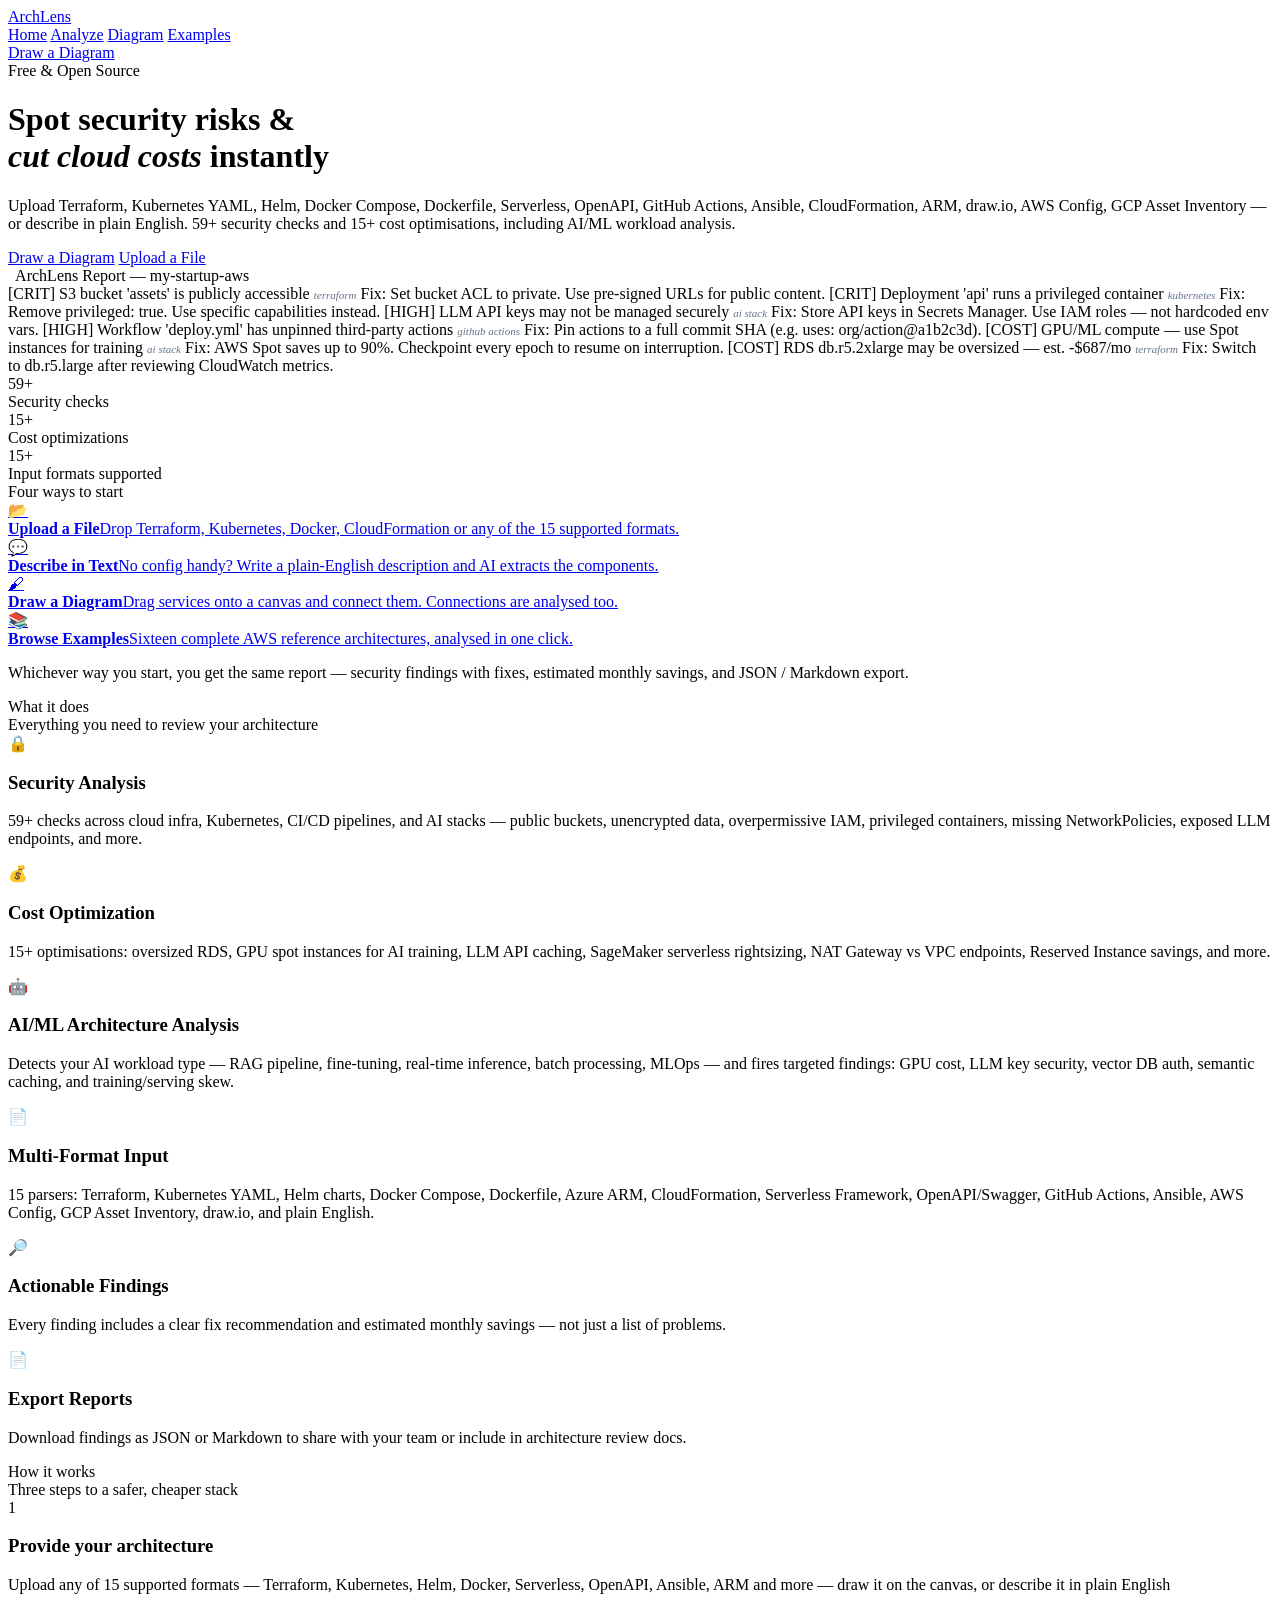
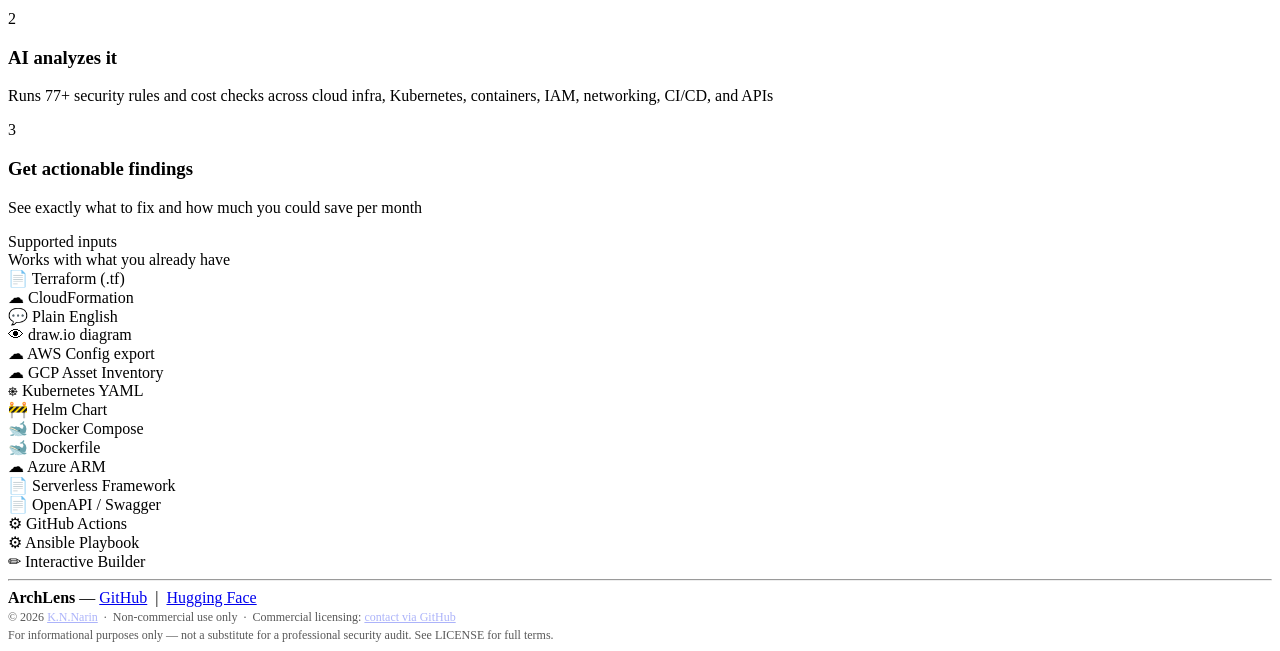
==== commit 41f4a848: "Split the single page into Home, Analyze, Diagram and Examples Everything lived on one 2,276-line sc" ====
--- a/web/static/index.html
+++ b/web/static/index.html
@@ -3,7 +3,8 @@
 <head>
   <meta charset="UTF-8" />
   <meta name="viewport" content="width=device-width, initial-scale=1.0" />
-  <title>ArchLens — Architecture Security & Cost Analyzer</title>
+  <title>ArchLens — Architecture Security &amp; Cost Analyzer</title>
+  <meta name="description" content="Analyze cloud architecture for security risks and cost savings. Upload Terraform, draw a diagram, or describe it in plain English." />
   <!-- Google Analytics -->
   <script async src="https://www.googletagmanager.com/gtag/js?id=G-DWV9TV9GPL"></script>
   <script>
@@ -12,689 +13,19 @@
     gtag('js', new Date());
     gtag('config', 'G-DWV9TV9GPL');
   </script>
-  <style>
-    *, *::before, *::after { box-sizing: border-box; margin: 0; padding: 0; }
-
-    html { scroll-behavior: smooth; }
-
-    body {
-      font-family: -apple-system, BlinkMacSystemFont, 'Segoe UI', Roboto, sans-serif;
-      background: #0d1224;
-      color: #e2e8f0;
-      min-height: 100vh;
-    }
-
-    /* NAV */
-    nav {
-      padding: 16px 40px;
-      display: flex;
-      align-items: center;
-      justify-content: space-between;
-      position: sticky;
-      top: 0;
-      background: rgba(13,18,36,0.92);
-      backdrop-filter: blur(12px);
-      border-bottom: 1px solid #1e2d4a;
-      z-index: 100;
-    }
-    .nav-logo { font-size: 22px; font-weight: 900; letter-spacing: -1px; }
-    .nav-logo .arch { color: #818cf8; }
-    .nav-logo .lens { color: #a78bfa; }
-    .nav-cta {
-      padding: 9px 22px;
-      background: linear-gradient(135deg, #3730a3, #5b21b6);
-      color: #c7d2fe;
-      border: none;
-      border-radius: 99px;
-      font-size: 14px;
-      font-weight: 700;
-      cursor: pointer;
-      text-decoration: none;
-      box-shadow: 0 4px 14px rgba(55,48,163,0.4);
-      transition: transform 0.2s, box-shadow 0.2s;
-    }
-    .nav-cta:hover { transform: translateY(-1px); box-shadow: 0 6px 20px rgba(55,48,163,0.5); }
-
-    /* HERO */
-    .hero-wrap {
-      background: linear-gradient(135deg, #1e1b4b 0%, #2e1065 40%, #1a0533 100%);
-      padding: 80px 24px 100px;
-      text-align: center;
-      position: relative;
-      overflow: hidden;
-    }
-    .hero-wrap::before {
-      content: '';
-      position: absolute;
-      inset: 0;
-      background: url("data:image/svg+xml,%3Csvg width='60' height='60' viewBox='0 0 60 60' xmlns='http://www.w3.org/2000/svg'%3E%3Cg fill='none' fill-rule='evenodd'%3E%3Cg fill='%23ffffff' fill-opacity='0.05'%3E%3Cpath d='M36 34v-4h-2v4h-4v2h4v4h2v-4h4v-2h-4zm0-30V0h-2v4h-4v2h4v4h2V6h4V4h-4zM6 34v-4H4v4H0v2h4v4h2v-4h4v-2H6zM6 4V0H4v4H0v2h4v4h2V6h4V4H6z'/%3E%3C/g%3E%3C/g%3E%3C/svg%3E");
-    }
-    .hero { max-width: 780px; margin: 0 auto; position: relative; }
-    .hero-badge {
-      display: inline-block;
-      background: rgba(255,255,255,0.2);
-      color: #fff;
-      font-size: 12px;
-      font-weight: 700;
-      padding: 5px 16px;
-      border-radius: 99px;
-      margin-bottom: 24px;
-      letter-spacing: 1px;
-      text-transform: uppercase;
-      border: 1px solid rgba(255,255,255,0.3);
-    }
-    .hero h1 {
-      font-size: clamp(32px, 6vw, 58px);
-      font-weight: 900;
-      line-height: 1.1;
-      letter-spacing: -1.5px;
-      color: #fff;
-      margin-bottom: 20px;
-    }
-    .hero h1 em { font-style: normal; color: #c4b5fd; }
-    .hero p {
-      font-size: 18px;
-      color: rgba(255,255,255,0.85);
-      line-height: 1.7;
-      max-width: 560px;
-      margin: 0 auto 36px;
-    }
-    .hero-actions { display: flex; gap: 12px; justify-content: center; flex-wrap: wrap; }
-    .btn-white {
-      padding: 13px 28px;
-      background: #ede9fe;
-      color: #3730a3;
-      border: none;
-      border-radius: 99px;
-      font-size: 15px;
-      font-weight: 700;
-      cursor: pointer;
-      text-decoration: none;
-      box-shadow: 0 4px 14px rgba(0,0,0,0.15);
-      transition: transform 0.2s;
-    }
-    .btn-white:hover { transform: translateY(-2px); }
-    .btn-outline-white {
-      padding: 13px 28px;
-      background: transparent;
-      color: #fff;
-      border: 2px solid rgba(255,255,255,0.6);
-      border-radius: 99px;
-      font-size: 15px;
-      font-weight: 700;
-      cursor: pointer;
-      text-decoration: none;
-      transition: background 0.2s, border-color 0.2s;
-    }
-    .btn-outline-white:hover { background: rgba(255,255,255,0.1); border-color: #fff; }
-
-    /* PREVIEW CARD */
-    .preview-wrap {
-      max-width: 780px;
-      margin: -50px auto 60px;
-      padding: 0 24px;
-    }
-    .preview-box {
-      background: #131d35;
-      border-radius: 16px;
-      box-shadow: 0 20px 60px rgba(99,102,241,0.2), 0 4px 20px rgba(0,0,0,0.3);
-      padding: 24px 28px;
-      font-family: 'Courier New', monospace;
-      font-size: 13px;
-      line-height: 1.9;
-      border: 1px solid #1e2d4a;
-    }
-    .preview-header {
-      font-family: -apple-system, sans-serif;
-      font-size: 12px;
-      color: #94a3b8;
-      margin-bottom: 16px;
-      display: flex;
-      align-items: center;
-      gap: 6px;
-    }
-    .dot { width: 10px; height: 10px; border-radius: 50%; }
-    .dot-r { background: #ef4444; } .dot-y { background: #f59e0b; } .dot-g { background: #22c55e; }
-    .preview-box .crit { color: #ef4444; font-weight: 700; }
-    .preview-box .high { color: #f97316; font-weight: 700; }
-    .preview-box .med  { color: #eab308; font-weight: 700; }
-    .preview-box .sav  { color: #10b981; font-weight: 700; }
-    .preview-box .fix  { color: #94a3b8; padding-left: 20px; font-size: 12px; display: block; margin-bottom: 6px; }
-
-    /* STATS */
-    .stats-wrap {
-      max-width: 780px;
-      margin: 0 auto 70px;
-      padding: 0 24px;
-      display: grid;
-      grid-template-columns: repeat(3, 1fr);
-      gap: 16px;
-    }
-    .stat-card {
-      background: #131d35;
-      border-radius: 14px;
-      padding: 24px;
-      text-align: center;
-      box-shadow: 0 4px 20px rgba(0,0,0,0.2);
-      border: 1px solid #1e2d4a;
-    }
-    .stat-num { font-size: 32px; font-weight: 900; letter-spacing: -1px; }
-    .stat-num.purple { color: #a5b4fc; }
-    .stat-num.orange { color: #fbbf24; }
-    .stat-num.green  { color: #6ee7b7; }
-    .stat-label { font-size: 13px; color: #94a3b8; margin-top: 4px; }
-
-    /* FEATURES */
-    .section { max-width: 900px; margin: 0 auto 70px; padding: 0 24px; }
-    .section-label { text-align: center; font-size: 12px; font-weight: 700; text-transform: uppercase; letter-spacing: 1px; color: #94a3b8; margin-bottom: 10px; }
-    .section-title { text-align: center; font-size: clamp(22px, 4vw, 34px); font-weight: 900; letter-spacing: -0.5px; color: #e2e8f0; margin-bottom: 40px; }
-
-    .feature-grid { display: grid; grid-template-columns: repeat(auto-fit, minmax(260px, 1fr)); gap: 16px; }
-    .feature-card {
-      border-radius: 16px;
-      padding: 28px 24px;
-      position: relative;
-      overflow: hidden;
-    }
-    .feature-card.purple { background: linear-gradient(135deg, #1e1b4b, #2e1065); border: 1px solid #3730a3; color: #c4b5fd; }
-    .feature-card.orange { background: linear-gradient(135deg, #1c1007, #2d1a00); border: 1px solid #78350f; color: #fcd34d; }
-    .feature-card.teal   { background: linear-gradient(135deg, #0c1a2e, #0d2137); border: 1px solid #0e4d6e; color: #7dd3fc; }
-    .feature-card.green  { background: linear-gradient(135deg, #052e16, #0a2e1f); border: 1px solid #065f46; color: #6ee7b7; }
-    .feature-card.pink   { background: linear-gradient(135deg, #1f0a2e, #2d0f40); border: 1px solid #6b21a8; color: #d8b4fe; }
-    .feature-card.dark   { background: linear-gradient(135deg, #0f172a, #1e293b); border: 1px solid #334155; color: #94a3b8; }
-    .feature-icon { font-size: 28px; margin-bottom: 14px; }
-    .feature-card h3 { font-size: 16px; font-weight: 800; margin-bottom: 8px; }
-    .feature-card p { font-size: 13px; opacity: 0.88; line-height: 1.6; }
-
-    /* HOW IT WORKS */
-    .steps { display: grid; grid-template-columns: repeat(auto-fit, minmax(200px, 1fr)); gap: 16px; }
-    .step {
-      background: #131d35;
-      border-radius: 16px;
-      padding: 28px 20px;
-      text-align: center;
-      box-shadow: 0 4px 20px rgba(0,0,0,0.2);
-      border: 1px solid #1e2d4a;
-    }
-    .step-num {
-      width: 40px; height: 40px;
-      border-radius: 12px;
-      display: flex; align-items: center; justify-content: center;
-      font-size: 16px; font-weight: 900;
-      margin: 0 auto 16px;
-    }
-    .step-num.s1 { background: #1e1b4b; color: #a5b4fc; }
-    .step-num.s2 { background: #1c1007; color: #fbbf24; }
-    .step-num.s3 { background: #052e16; color: #6ee7b7; }
-    .step h3 { font-size: 15px; font-weight: 800; margin-bottom: 8px; color: #e2e8f0; }
-    .step p { font-size: 13px; color: #94a3b8; line-height: 1.5; }
-
-    /* INPUT CHIPS */
-    .chip-wrap { display: flex; flex-wrap: wrap; gap: 10px; justify-content: center; margin-top: 24px; }
-    .chip {
-      display: flex; align-items: center; gap: 8px;
-      padding: 9px 18px;
-      border-radius: 99px;
-      font-size: 13px; font-weight: 600;
-      border: 2px solid;
-    }
-    .chip.c1 { background: #1e1b4b; color: #a5b4fc; border-color: #3730a3; }
-    .chip.c2 { background: #1c1007; color: #fbbf24; border-color: #78350f; }
-    .chip.c3 { background: #052e16; color: #6ee7b7; border-color: #065f46; }
-    .chip.c4 { background: #0c1a2e; color: #7dd3fc; border-color: #0e4d6e; }
-    .chip.c5 { background: #1f0a2e; color: #d8b4fe; border-color: #6b21a8; }
-    .chip.c6 { background: #0a2e1f; color: #86efac; border-color: #166534; }
-
-    /* DIVIDER */
-    hr { border: none; border-top: 2px dashed #1e2d4a; max-width: 860px; margin: 0 auto 60px; }
-
-    /* ANALYZER GUIDE */
-    .analyzer-guide { display: grid; grid-template-columns: repeat(auto-fit, minmax(220px,1fr)); gap: 12px; margin-bottom: 14px; }
-    @media (max-width: 720px) { .analyzer-guide { grid-template-columns: 1fr; } }
-    .ag-item {
-      display: flex; gap: 11px; align-items: flex-start; text-align: left;
-      background: #0a1322; border: 1.5px solid #1e2d4a; border-radius: 12px;
-      padding: 14px 16px; font-family: inherit; font-size: 12.5px; color: #94a3b8;
-      line-height: 1.5; cursor: pointer; transition: border-color 0.15s, transform 0.15s;
-    }
-    .ag-item:hover { border-color: #4c1d95; transform: translateY(-2px); }
-    .ag-emo { font-size: 20px; line-height: 1.2; }
-    .ag-item strong { display: block; color: #dde8ff; font-size: 13.5px; margin-bottom: 3px; }
-    .ag-foot { font-size: 12.5px; color: #4a6080; text-align: center; margin-bottom: 22px; line-height: 1.5; }
-
-    /* ANALYZER */
-    .analyzer-section { max-width: 860px; margin: 0 auto; padding: 0 24px 80px; }
-    .analyzer-section .section-title { text-align: left; margin-bottom: 24px; }
-
-    .input-panel {
-      background: #131d35;
-      border: 2px solid #1e2d4a;
-      border-radius: 16px;
-      padding: 28px;
-      margin-bottom: 28px;
-      box-shadow: 0 4px 20px rgba(0,0,0,0.2);
-    }
-
-    .tabs { display: flex; gap: 6px; margin-bottom: 20px; flex-wrap: wrap; }
-    .tab {
-      padding: 9px 20px; border-radius: 99px;
-      font-size: 13px; font-weight: 700;
-      cursor: pointer; border: 2px solid #1e2d4a;
-      background: transparent; color: #64748b;
-      transition: all 0.15s;
-    }
-    .tab.active { background: #2e1065; color: #c4b5fd; border-color: #4c1d95; }
-    .tab:hover:not(.active) { border-color: #4c1d95; color: #a5b4fc; }
-
-    .tab-content { display: none; }
-    .tab-content.active { display: block; }
-
-    .drop-zone {
-      border: 2px dashed #2d3f6b;
-      border-radius: 12px; padding: 40px;
-      text-align: center; cursor: pointer;
-      background: #0d1a30;
-      transition: all 0.2s;
-    }
-    .drop-zone:hover, .drop-zone.drag-over { border-color: #6366f1; background: #131d3d; }
-    .drop-zone input[type="file"] { display: none; }
-    .drop-zone .icon { font-size: 32px; margin-bottom: 10px; }
-    .drop-zone p { font-size: 14px; color: #818cf8; }
-    .drop-zone p strong { font-weight: 700; color: #a5b4fc; }
-    .drop-zone .file-name { margin-top: 10px; font-size: 13px; color: #818cf8; font-weight: 700; }
-
-    textarea {
-      width: 100%; height: 160px;
-      background: #0d1a30; border: 2px solid #1e2d4a;
-      border-radius: 10px; color: #e2e8f0;
-      font-size: 14px; padding: 14px; resize: vertical;
-      font-family: inherit; line-height: 1.6; outline: none;
-      transition: border-color 0.2s;
-    }
-    textarea:focus { border-color: #6366f1; }
-    textarea::placeholder { color: #3d5080; }
-
-    .analyze-btn {
-      margin-top: 16px; width: 100%; padding: 14px;
-      background: linear-gradient(135deg, #2e1065, #1e1b4b);
-      color: #c4b5fd; border: 1px solid #4c1d95; border-radius: 10px;
-      font-size: 15px; font-weight: 700; cursor: pointer;
-      box-shadow: 0 4px 20px rgba(46,16,101,0.5);
-      transition: transform 0.2s, box-shadow 0.2s;
-    }
-    .analyze-btn:hover:not(:disabled) { transform: translateY(-1px); box-shadow: 0 6px 28px rgba(46,16,101,0.7); color: #ddd6fe; }
-    .analyze-btn:disabled { background: #1e2533; color: #4a5568; cursor: not-allowed; box-shadow: none; border-color: #1e2533; }
-
-    .loader { display: none; text-align: center; padding: 40px; }
-    .spinner {
-      width: 38px; height: 38px;
-      border: 4px solid #1e2d4a; border-top-color: #a5b4fc;
-      border-radius: 50%; animation: spin 0.7s linear infinite;
-      margin: 0 auto 14px;
-    }
-    @keyframes spin { to { transform: rotate(360deg); } }
-    .loader p { color: #64748b; font-size: 14px; font-weight: 500; }
-
-    .error-box {
-      display: none; background: #450a0a; border: 1px solid #991b1b;
-      border-radius: 12px; padding: 16px 20px; color: #fca5a5;
-      font-size: 14px; font-weight: 500; margin-bottom: 24px;
-    }
-
-    /* RESULTS */
-    .results { display: none; }
-    .summary-bar { display: grid; grid-template-columns: repeat(3, 1fr); gap: 14px; margin-bottom: 28px; }
-    .summary-card {
-      border-radius: 14px; padding: 20px 22px;
-      box-shadow: 0 4px 14px rgba(0,0,0,0.08);
-    }
-    .summary-card.arch   { background: linear-gradient(135deg, #1e1b4b, #2e1065); border: 1px solid #4c1d95; color: #c4b5fd; }
-    .summary-card.sec    { background: linear-gradient(135deg, #450a0a, #7f1d1d); border: 1px solid #991b1b; color: #fca5a5; }
-    .summary-card.cost   { background: linear-gradient(135deg, #052e16, #0a2e1f); border: 1px solid #065f46; color: #6ee7b7; }
-    .summary-card .label { font-size: 11px; font-weight: 700; text-transform: uppercase; letter-spacing: 0.5px; opacity: 0.8; margin-bottom: 6px; }
-    .summary-card .value { font-size: 28px; font-weight: 900; }
-    .summary-card .card-sub { font-size: 12px; margin-top: 5px; opacity: 0.75; }
-    .sev-pills { display: flex; gap: 5px; margin-top: 9px; flex-wrap: wrap; }
-    .sev-pill { font-size: 10px; font-weight: 700; padding: 2px 8px; border-radius: 10px; white-space: nowrap; }
-    .sev-pill.critical { background: #7f1d1d; color: #fca5a5; border: 1px solid #ef4444; }
-    .sev-pill.high     { background: #431407; color: #fdba74; border: 1px solid #f97316; }
-    .sev-pill.medium   { background: #422006; color: #fde68a; border: 1px solid #f59e0b; }
-    .sev-pill.low      { background: #1c1917; color: #d6d3d1; border: 1px solid #78716c; }
-    .sev-pill.info     { background: #0c1a2e; color: #93c5fd; border: 1px solid #3b82f6; }
-    .card-tags { display: flex; gap: 5px; margin-top: 8px; flex-wrap: wrap; }
-    .card-tag  { font-size: 10px; font-weight: 700; padding: 2px 8px; border-radius: 8px; background: #312e81; color: #a5b4fc; border: 1px solid #4338ca; }
-
-    .export-bar {
-      display: flex; gap: 10px; justify-content: flex-end;
-      margin-bottom: 24px;
-    }
-    .export-btn {
-      display: flex; align-items: center; gap: 7px;
-      padding: 9px 18px; border-radius: 99px;
-      font-size: 13px; font-weight: 700; cursor: pointer;
-      border: 2px solid; text-decoration: none;
-      transition: transform 0.15s, box-shadow 0.15s;
-    }
-    .export-btn:hover { transform: translateY(-1px); box-shadow: 0 4px 12px rgba(0,0,0,0.3); }
-    .export-btn.json  { background: #1a1f40; color: #818cf8; border-color: #3730a3; }
-    .export-btn.md    { background: #0d2a1f; color: #34d399; border-color: #065f46; }
-
-    .findings-section { margin-bottom: 28px; }
-    .section-hdr {
-      font-size: 13px; font-weight: 800; text-transform: uppercase;
-      letter-spacing: 0.5px; color: #64748b;
-      margin-bottom: 12px; display: flex; align-items: center; gap: 8px;
-    }
-    .section-hdr .count {
-      background: #1e2d4a; color: #94a3b8;
-      font-size: 11px; padding: 2px 8px; border-radius: 99px;
-    }
-
-    .finding-card {
-      background: #131d35; border: 2px solid #1e2d4a;
-      border-left: 4px solid; border-radius: 12px;
-      padding: 16px 18px; margin-bottom: 10px;
-      box-shadow: 0 2px 8px rgba(0,0,0,0.2);
-    }
-    .finding-card.critical { border-left-color: #ef4444; }
-    .finding-card.high     { border-left-color: #f97316; }
-    .finding-card.medium   { border-left-color: #eab308; }
-    .finding-card.low      { border-left-color: #3b82f6; }
-    .finding-card.info     { border-left-color: #94a3b8; }
-
-    .finding-top { display: flex; align-items: flex-start; gap: 10px; margin-bottom: 8px; }
-    .severity-pill {
-      font-size: 10px; font-weight: 800; padding: 3px 10px;
-      border-radius: 99px; text-transform: uppercase; white-space: nowrap; flex-shrink: 0;
-    }
-    .severity-pill.critical { background: #450a0a; color: #fca5a5; }
-    .severity-pill.high     { background: #431407; color: #fdba74; }
-    .severity-pill.medium   { background: #422006; color: #fcd34d; }
-    .severity-pill.low      { background: #0c1a2e; color: #93c5fd; }
-    .severity-pill.info     { background: #1e2533; color: #94a3b8; }
-
-    .finding-title { font-size: 14px; font-weight: 700; color: #e2e8f0; }
-    .finding-component { font-size: 12px; color: #64748b; margin-bottom: 6px; }
-    .finding-desc { font-size: 13px; color: #94a3b8; margin-bottom: 8px; line-height: 1.5; }
-    .finding-rec {
-      font-size: 13px; color: #a5b4fc; background: #1a1f40;
-      border-radius: 8px; padding: 8px 12px; line-height: 1.5;
-    }
-    .finding-rec::before { content: 'Fix: '; font-weight: 700; }
-    .finding-refs { margin-top: 8px; display: flex; flex-wrap: wrap; gap: 8px; }
-    .finding-ref-link {
-      font-size: 11px; font-weight: 700; color: #93c5fd; background: #0c1a2e;
-      border: 1px solid #1e3050; border-radius: 99px; padding: 3px 10px;
-      text-decoration: none; white-space: nowrap;
-    }
-    .finding-ref-link:hover { background: #142338; border-color: #2d4a73; }
-    .savings-badge {
-      margin-left: auto; font-size: 12px; font-weight: 800;
-      color: #6ee7b7; background: #052e16;
-      padding: 3px 10px; border-radius: 99px; white-space: nowrap;
-      border: 1px solid #065f46;
-    }
-
-    /* BUILDER TAB */
-    .analyzer-section.builder-wide { max-width: 1100px; }
-
-    .builder-intro { display:flex; align-items:center; gap:14px; background:#0a1628; border:1.5px solid #1e3050; border-radius:12px; padding:16px 20px; margin-bottom:20px; }
-    .builder-intro-icon { font-size:28px; flex-shrink:0; }
-    .builder-intro-title { font-size:15px; font-weight:800; color:#dde8ff; margin-bottom:3px; }
-    .builder-intro-sub { font-size:13px; color:#6b85a8; line-height:1.5; }
-
-    .builder-layout { display:flex; gap:14px; align-items:flex-start; }
-    .builder-main { flex:1; min-width:0; }
-    .builder-sidebar { width:250px; flex-shrink:0; display:flex; flex-direction:column; gap:14px; position:sticky; top:80px; }
-
-    /* ---- palette ---- */
-    .palette { width:212px; flex-shrink:0; display:flex; flex-direction:column; gap:8px; }
-    .palette-search, .palette-cat { width:100%; padding:8px 11px; background:#0d1a30; border:1.5px solid #1e2d4a; border-radius:9px; color:#e2e8f0; font-size:12.5px; outline:none; font-family:inherit; }
-    .palette-search:focus, .palette-cat:focus { border-color:#6366f1; }
-    .palette-search::placeholder { color:#4a6090; }
-    .palette-cat { cursor:pointer; }
-    .palette-list { height:532px; overflow-y:auto; display:flex; flex-direction:column; gap:3px; padding-right:4px; scrollbar-width:thin; scrollbar-color:#1e2d4a transparent; }
-    .palette-item { display:flex; align-items:center; gap:8px; padding:6px 8px; background:#101e36; border:1.5px solid #1b2b47; border-radius:8px; cursor:grab; user-select:none; }
-    .palette-item:hover { border-color:#5b4fcf; background:#16254a; }
-    .palette-item:active { cursor:grabbing; }
-    .palette-item.legacy { opacity:0.72; }
-    .palette-icon { font-family:monospace; font-size:10.5px; font-weight:900; color:#c4b5fd; min-width:34px; text-align:center; letter-spacing:-0.5px; }
-    .palette-name { font-size:12px; font-weight:650; color:#dde8ff; line-height:1.25; overflow:hidden; text-overflow:ellipsis; white-space:nowrap; }
-    .palette-legacy { font-size:8px; font-weight:800; color:#b45309; margin-left:auto; }
-    .palette-group-head { font-size:9.5px; font-weight:800; color:#5b74a0; text-transform:uppercase; letter-spacing:0.6px; padding:8px 2px 3px; }
-    .palette-hint { font-size:10.5px; color:#4a6080; text-align:center; }
-
-    /* ---- canvas ---- */
-    .canvas-col { flex:1; min-width:0; display:flex; flex-direction:column; gap:8px; }
-    .canvas-toolbar { display:flex; align-items:center; gap:7px; }
-    .canvas-counts { font-size:11.5px; color:#5b74a0; font-weight:600; }
-    .canvas-spacer { flex:1; }
-    .canvas-btn { padding:6px 12px; border-radius:8px; font-size:11.5px; font-weight:700; cursor:pointer; border:1.5px solid #1e2d4a; background:transparent; color:#8ba6c9; font-family:inherit; }
-    .canvas-btn:hover:not(:disabled) { border-color:#4c1d95; color:#c4b5fd; }
-    .canvas-btn:disabled { opacity:0.4; cursor:default; }
-    .canvas-btn.danger:hover { border-color:#7f1d1d; color:#fca5a5; }
-    .canvas { position:relative; height:560px; overflow:auto; background:#0a1424;
-      background-image:radial-gradient(#17263f 1px, transparent 1px); background-size:22px 22px;
-      border:1.5px solid #1e3050; border-radius:12px; outline:none; }
-    .canvas.drop-active { border-color:#6366f1; background-color:#0c1a30; }
-    .canvas-inner { position:relative; width:1700px; height:1100px; }
-    .canvas-edges { position:absolute; inset:0; width:1700px; height:1100px; pointer-events:none; overflow:visible; }
-    .canvas-edges path.edge { stroke:#5b6bb5; stroke-width:2; fill:none; pointer-events:stroke; cursor:pointer; }
-    .canvas-edges path.edge:hover { stroke:#818cf8; stroke-width:3; }
-    .canvas-edges path.edge.selected { stroke:#a5b4fc; stroke-width:3; }
-    .canvas-edges path.edge-hit { stroke:transparent; stroke-width:14; fill:none; pointer-events:stroke; cursor:pointer; }
-    .canvas-edges text.edge-label { fill:#8ba6c9; font-size:10.5px; font-weight:700; pointer-events:none; }
-    .canvas-edges path.rubber { stroke:#818cf8; stroke-width:2; stroke-dasharray:5 4; fill:none; }
-
-    .node { position:absolute; width:132px; box-sizing:border-box; padding:9px 8px 8px; background:#101e36;
-      border:1.5px solid #27406b; border-radius:10px; text-align:center; cursor:grab; user-select:none;
-      box-shadow:0 2px 10px rgba(0,0,0,0.28); }
-    .node:hover { border-color:#5b4fcf; }
-    .node.selected { border-color:#818cf8; box-shadow:0 0 0 2px rgba(129,140,248,0.28), 0 2px 10px rgba(0,0,0,0.3); }
-    .node.dragging { cursor:grabbing; z-index:50; }
-    .node.link-target { border-color:#34d399; box-shadow:0 0 0 2px rgba(52,211,153,0.3); }
-    .node-prov { font-size:8.5px; font-weight:800; text-transform:uppercase; padding:2px 6px; border-radius:99px; display:inline-block; letter-spacing:0.3px; }
-    .node-icon { font-size:15px; font-weight:900; color:#c4b5fd; font-family:monospace; margin:4px 0 2px; letter-spacing:-0.5px; }
-    .node-name { font-size:11.5px; font-weight:700; color:#dde8ff; line-height:1.25; word-break:break-word; }
-    .node-handle { position:absolute; right:-7px; top:50%; transform:translateY(-50%); width:14px; height:14px;
-      border-radius:50%; background:#1e1b4b; border:2px solid #6366f1; cursor:crosshair; }
-    .node-handle:hover { background:#6366f1; }
-    .node-del { position:absolute; top:-7px; right:-7px; width:16px; height:16px; border-radius:50%;
-      background:#2a1015; border:1.5px solid #7f1d1d; color:#fca5a5; font-size:10px; line-height:13px;
-      text-align:center; cursor:pointer; display:none; font-weight:900; }
-    .node.selected .node-del { display:block; }
-
-    .canvas-empty { position:absolute; top:50%; left:50%; transform:translate(-50%,-50%); text-align:center;
-      color:#3d5070; font-size:12.5px; line-height:1.7; pointer-events:none; }
-    .canvas-empty-icon { font-size:30px; margin-bottom:6px; color:#1e3050; }
-    .canvas-empty-sub { font-size:11.5px; color:#35496b; margin-top:4px; }
-
-    .stack-empty { font-size:13px; color:#3d5070; font-style:italic; }
-    .analyze-note { font-size:12px; color:#4a6080; text-align:center; line-height:1.4; }
-
-    .picker-controls { display:flex; flex-direction:column; gap:12px; margin-bottom:16px; }
-    .service-search { width:100%; padding:11px 16px; background:#0d1a30; border:1.5px solid #1e2d4a; border-radius:10px; color:#e2e8f0; font-size:14px; outline:none; }
-    .service-search:focus { border-color:#6366f1; }
-    .service-search::placeholder { color:#4a6090; }
-    .cat-tabs { display:flex; flex-wrap:wrap; gap:7px; }
-    .cat-tab { padding:7px 16px; border-radius:99px; font-size:13px; font-weight:700; cursor:pointer; border:1.5px solid #1e2d4a; background:transparent; color:#64748b; transition:all 0.15s; }
-    .cat-tab.active { background:#1e1b4b; color:#c4b5fd; border-color:#3730a3; }
-    .cat-tab:hover:not(.active) { border-color:#4c1d95; color:#a5b4fc; }
-
-    .group-tabs { display:flex; flex-wrap:wrap; gap:6px; margin:10px 0 4px; }
-    .group-tabs:empty { display:none; }
-    .group-tab { padding:5px 12px; border-radius:99px; font-size:11.5px; font-weight:700; cursor:pointer; border:1px solid #16243c; background:transparent; color:#55708f; transition:all 0.15s; }
-    .group-tab.active { background:#0f1f3d; color:#93c5fd; border-color:#1d4ed8; }
-    .group-tab:hover:not(.active) { border-color:#334f7a; color:#8ba6c9; }
-    .group-count { font-size:10px; opacity:0.65; margin-left:4px; }
-    .grid-group-head { grid-column:1/-1; font-size:11px; font-weight:800; color:#5b74a0; text-transform:uppercase; letter-spacing:0.6px; padding:10px 2px 2px; border-bottom:1px solid #16243c; }
-    .svc-legacy { position:absolute; top:6px; left:7px; font-size:8.5px; font-weight:800; color:#b45309; background:#2a1a06; border-radius:99px; padding:2px 5px; letter-spacing:0.3px; }
-    .service-card.legacy .svc-icon { color:#8d7fb8; }
-
-    .service-grid { display:grid; grid-template-columns:repeat(auto-fill,minmax(130px,1fr)); gap:10px; max-height:320px; overflow-y:auto; padding-right:6px; margin-bottom:18px; scrollbar-width:thin; scrollbar-color:#1e2d4a transparent; }
-    .service-card { background:#101e36; border:1.5px solid #1e3050; border-radius:12px; padding:14px 10px; cursor:pointer; text-align:center; transition:all 0.15s; user-select:none; position:relative; }
-    .service-card:hover { border-color:#5b4fcf; background:#16254a; transform:translateY(-2px); box-shadow:0 4px 14px rgba(0,0,0,0.3); }
-    .service-card.selected { border-color:#818cf8; background:#1e1d4a; box-shadow:0 0 0 2px rgba(129,140,248,0.2); }
-    .service-card.selected::after { content:'✓'; position:absolute; top:6px; right:9px; font-size:11px; color:#a5b4fc; font-weight:900; }
-    .svc-prov { font-size:10px; font-weight:800; text-transform:uppercase; padding:3px 7px; border-radius:99px; display:inline-block; margin-bottom:7px; letter-spacing:0.3px; }
-    .prov-aws     { background:#2a1a06; color:#fbbf24; }
-    .prov-gcp     { background:#062a14; color:#6ee7b7; }
-    .prov-azure   { background:#091f3a; color:#7dd3fc; }
-    .prov-generic { background:#1a1d30; color:#a3b4cc; }
-    .prov-nvidia  { background:#1a2906; color:#76b900; }
-    .svc-icon { font-size:20px; font-weight:900; color:#c4b5fd; margin:4px 0 6px; font-family:monospace; letter-spacing:-1px; }
-    .svc-name { font-size:13px; font-weight:700; color:#dde8ff; line-height:1.3; }
-
-    .stack-row { display:flex; align-items:center; gap:10px; flex-wrap:wrap; border-top:1px solid #1e2d4a; padding-top:16px; margin-bottom:14px; }
-    .stack-label { font-size:12px; font-weight:800; color:#64748b; text-transform:uppercase; white-space:nowrap; letter-spacing:0.3px; }
-    .stack-chips { display:flex; flex-wrap:wrap; gap:6px; flex:1; min-height:28px; }
-    .stack-chip { display:flex; align-items:center; gap:5px; padding:5px 12px; border-radius:99px; font-size:12px; font-weight:700; background:#1e1b4b; color:#c4b5fd; border:1.5px solid #3730a3; cursor:pointer; }
-    .stack-chip:hover { background:#2d1d6b; }
-    .stack-chip-x { font-size:10px; color:#818cf8; }
-    .continue-btn { padding:11px 24px; border-radius:99px; font-size:14px; font-weight:800; cursor:pointer; background:linear-gradient(135deg,#3730a3,#4c1d95); color:#ddd6fe; border:none; transition:transform 0.15s,opacity 0.15s,box-shadow 0.15s; white-space:nowrap; box-shadow:0 4px 16px rgba(55,48,163,0.4); }
-    .continue-btn:hover:not(:disabled) { transform:translateY(-2px); box-shadow:0 6px 22px rgba(55,48,163,0.6); }
-    .continue-btn:disabled { opacity:0.3; cursor:not-allowed; box-shadow:none; }
-
-    .sugg-panel { background:#0a1322; border:1.5px solid #1e2d4a; border-radius:12px; padding:16px 18px; }
-    .sugg-title { font-size:12px; font-weight:800; text-transform:uppercase; letter-spacing:0.5px; color:#64748b; margin-bottom:12px; }
-    .sugg-item { display:flex; align-items:flex-start; gap:9px; font-size:13px; color:#94a3b8; margin-bottom:9px; line-height:1.5; }
-    .sugg-item.warn { color:#fdba74; }
-    .sugg-item.good { color:#6ee7b7; }
-    .sugg-item.crit { color:#fca5a5; }
-    .sugg-item.info { color:#93c5fd; }
-    .sugg-dot { width:8px; height:8px; border-radius:50%; flex-shrink:0; margin-top:4px; }
-    .sugg-dot.warn { background:#f97316; }
-    .sugg-dot.good { background:#34d399; }
-    .sugg-dot.crit { background:#ef4444; }
-    .sugg-dot.info { background:#60a5fa; }
-
-    /* CANVAS (step 2) */
-    .canvas-header { display:flex; align-items:center; gap:9px; margin-bottom:12px; flex-wrap:wrap; }
-    .mode-btn { padding:9px 18px; border-radius:99px; font-size:13px; font-weight:700; cursor:pointer; border:1.5px solid #1e2d4a; background:transparent; color:#64748b; transition:all 0.15s; }
-    .mode-btn.active { background:#1e1b4b; color:#c4b5fd; border-color:#3730a3; }
-    .mode-btn.danger { color:#f87171; border-color:#991b1b; }
-    .mode-btn.danger:hover { background:#450a0a; color:#fca5a5; }
-    .mode-btn:hover:not(.active):not(.danger) { border-color:#4c1d95; color:#a5b4fc; }
-    .mode-hint { font-size:13px; color:#4a6080; margin-left:auto; font-style:italic; }
-
-    .canvas-wrap { display:flex; gap:14px; align-items:flex-start; }
-    .diagram-canvas {
-      flex:1; position:relative; height:520px; min-width:0;
-      background:#07101e;
-      background-image:
-        linear-gradient(rgba(99,102,241,0.06) 1px,transparent 1px),
-        linear-gradient(90deg,rgba(99,102,241,0.06) 1px,transparent 1px);
-      background-size:32px 32px;
-      border:1.5px solid #1e2d4a; border-radius:14px; overflow:hidden;
-    }
-    .edge-layer { position:absolute; top:0; left:0; width:100%; height:100%; pointer-events:none; overflow:visible; }
-    .diagram-node { position:absolute; min-width:130px; background:#131d35; border:2px solid #253554; border-radius:10px; padding:10px 14px; user-select:none; z-index:10; transition:border-color 0.12s,box-shadow 0.12s; box-shadow:0 2px 8px rgba(0,0,0,0.4); }
-    .diagram-node.connect-mode:hover { border-color:#6366f1; box-shadow:0 0 0 2px rgba(99,102,241,0.2); }
-    .diagram-node.connect-source { border-color:#818cf8; box-shadow:0 0 0 4px rgba(129,140,248,0.3); }
-    .node-badge { font-size:10px; font-weight:800; text-transform:uppercase; padding:3px 8px; border-radius:99px; display:inline-block; margin-bottom:5px; letter-spacing:0.3px; }
-    .node-name { font-size:14px; font-weight:700; color:#e2e8f0; line-height:1.3; }
-    .node-prov { font-size:11px; color:#64748b; margin-top:2px; text-transform:uppercase; letter-spacing:0.3px; }
-    .nt-COMPUTE    { background:#1e1b4b; color:#a5b4fc; }
-    .nt-DATABASE   { background:#0e4d6e; color:#7dd3fc; }
-    .nt-STORAGE    { background:#2a1800; color:#fbbf24; }
-    .nt-SERVERLESS { background:#2d0a4e; color:#d8b4fe; }
-    .nt-CONTAINER  { background:#0a2e1f; color:#6ee7b7; }
-    .nt-NETWORK    { background:#0c2a1a; color:#86efac; }
-    .nt-IAM        { background:#3d1a00; color:#fdba74; }
-    .nt-MONITORING { background:#221f00; color:#fde047; }
-    .nt-QUEUE      { background:#1a0a2e; color:#c4b5fd; }
-    .nt-CACHE      { background:#2a0808; color:#fca5a5; }
-    .nt-CDN        { background:#002828; color:#5eead4; }
-    .nt-GATEWAY    { background:#221800; color:#fcd34d; }
-    .nt-OTHER      { background:#1a1e28; color:#94a3b8; }
-
-    .canvas-sugg { width:240px; flex-shrink:0; background:#0a1322; border:1.5px solid #1e2d4a; border-radius:14px; padding:16px 18px; max-height:520px; overflow-y:auto; scrollbar-width:thin; scrollbar-color:#1e2d4a transparent; }
-    .canvas-footer { display:flex; justify-content:space-between; align-items:center; margin-top:16px; }
-    .back-btn { padding:10px 22px; border-radius:99px; font-size:13px; font-weight:700; cursor:pointer; border:1.5px solid #1e2d4a; background:transparent; color:#64748b; transition:all 0.15s; }
-    .back-btn:hover { border-color:#4c1d95; color:#a5b4fc; }
-    .builder-analyze-btn { padding:13px 32px; border-radius:99px; font-size:14px; font-weight:800; cursor:pointer; background:linear-gradient(135deg,#2e1065,#1e1b4b); color:#ddd6fe; border:1px solid #4c1d95; box-shadow:0 4px 20px rgba(46,16,101,0.5); transition:transform 0.15s,box-shadow 0.15s; }
-    .builder-analyze-btn:hover:not(:disabled) { transform:translateY(-2px); box-shadow:0 6px 28px rgba(46,16,101,0.7); }
-    .builder-analyze-btn:disabled { opacity:0.35; cursor:not-allowed; box-shadow:none; }
-
-    /* RECOMMEND TAB */
-    .rec-form { display:grid; grid-template-columns:repeat(auto-fit,minmax(220px,1fr)); gap:14px; margin-bottom:18px; }
-    .rec-field { display:flex; flex-direction:column; gap:6px; }
-    .rec-field label { font-size:12px; font-weight:800; color:#64748b; text-transform:uppercase; letter-spacing:0.3px; }
-    .rec-select, .rec-multiselect { width:100%; padding:10px 14px; background:#0d1a30; border:1.5px solid #1e2d4a; border-radius:10px; color:#e2e8f0; font-size:14px; outline:none; font-family:inherit; }
-    .rec-select:focus, .rec-multiselect:focus { border-color:#6366f1; }
-    .rec-multiselect { height:150px; }
-    .rec-multiselect optgroup { color:#64748b; font-weight:800; font-style:normal; }
-    .rec-multiselect option { color:#dde8ff; padding:3px 0; }
-    .rec-field-wide { grid-column:1/-1; }
-    .rec-checkbox-row { display:flex; align-items:center; gap:8px; grid-column:1/-1; }
-    .rec-checkbox-row input { width:16px; height:16px; accent-color:#6366f1; }
-    .rec-checkbox-row label { font-size:13px; color:#94a3b8; font-weight:600; text-transform:none; letter-spacing:normal; }
-    .rec-submit-btn { padding:13px 32px; border-radius:99px; font-size:14px; font-weight:800; cursor:pointer; background:linear-gradient(135deg,#3730a3,#4c1d95); color:#ddd6fe; border:none; box-shadow:0 4px 16px rgba(55,48,163,0.4); transition:transform 0.15s,box-shadow 0.15s; }
-    .rec-submit-btn:hover:not(:disabled) { transform:translateY(-2px); box-shadow:0 6px 22px rgba(55,48,163,0.6); }
-    .rec-submit-btn:disabled { opacity:0.4; cursor:not-allowed; }
-
-    .rec-result { margin-top:22px; border-top:1px solid #1e2d4a; padding-top:18px; }
-    .rec-summary { background:#0a1628; border:1.5px solid #1e3050; border-radius:12px; padding:14px 18px; font-size:13px; color:#cbd5e1; line-height:1.6; margin-bottom:16px; }
-    .rec-list-title, .rec-tips-title { font-size:12px; font-weight:800; text-transform:uppercase; letter-spacing:0.5px; color:#64748b; margin:16px 0 10px; }
-    .rec-item { display:flex; gap:12px; align-items:flex-start; padding:10px 0; border-bottom:1px solid #16213b; }
-    .rec-item:last-child { border-bottom:none; }
-    .rec-item-name { display:flex; flex-direction:column; gap:3px; min-width:180px; flex-shrink:0; font-size:13px; font-weight:700; color:#dde8ff; }
-    .rec-item-why { font-size:13px; color:#94a3b8; line-height:1.5; padding-top:1px; }
-    .rec-role { font-size:10px; font-weight:800; color:#64748b; text-transform:uppercase; letter-spacing:0.3px; }
-    .rec-tips { font-size:13px; color:#94a3b8; line-height:1.6; padding-left:18px; margin:0; }
-    .rec-tips li { margin-bottom:6px; }
-    .rec-use-btn { margin-top:18px; }
-
-    .warn-banner { background:#422006; border:1px solid #92400e; border-radius:10px; padding:12px 16px; color:#fcd34d; font-size:13px; font-weight:600; margin-bottom:20px; }
-    .text-hint { font-size:12px; margin-top:8px; min-height:18px; font-weight:600; }
-    .text-hint.bad  { color:#f87171; }
-    .text-hint.good { color:#34d399; }
-
-    /* FOOTER */
-    footer {
-      background: #1e293b; color: #94a3b8;
-      padding: 28px 40px; text-align: center; font-size: 13px;
-    }
-    footer a { color: #818cf8; text-decoration: none; font-weight: 600; }
-    footer a:hover { color: #a5b4fc; }
-
-    /* MOBILE */
-    @media (max-width: 860px) {
-      .builder-layout { flex-direction: column; }
-      .builder-sidebar { width: 100%; position: static; top: auto; }
-      /* Palette collapses to a short strip above the canvas; the canvas
-         keeps its full drawing area and scrolls. */
-      .palette { width: 100%; }
-      .palette-list { height: 190px; }
-      .canvas-col { width: 100%; }
-      .canvas { height: 440px; }
-    }
-    @media (max-width: 640px) {
-      nav { padding: 14px 18px; }
-      .nav-logo { font-size: 19px; }
-      .nav-cta { padding: 8px 16px; font-size: 13px; }
-      footer { padding: 24px 18px; }
-
-      .stats-wrap { gap: 8px; padding: 0 16px; }
-      .stat-card { padding: 14px 6px; }
-      .stat-num { font-size: 22px; }
-      .stat-label { font-size: 10.5px; }
-
-      .tab { padding: 8px 14px; font-size: 12px; }
-
-      .summary-bar { grid-template-columns: 1fr; }
-      .summary-card .value { font-size: 22px; word-break: break-word; }
-    }
-  </style>
+  <link rel="stylesheet" href="/static/css/app.css" />
 </head>
 <body>
-
-<!-- NAV -->
 <nav>
-  <div class="nav-logo"><span class="arch">Arch</span><span class="lens">Lens</span></div>
-  <a class="nav-cta" href="#analyzer">Analyze Now</a>
+  <a class="nav-logo" href="/"><span class="arch">Arch</span><span class="lens">Lens</span></a>
+  <div class="nav-links">
+    <a class="nav-link active" href="/">Home</a>
+    <a class="nav-link" href="/analyze">Analyze</a>
+    <a class="nav-link" href="/diagram">Diagram</a>
+    <a class="nav-link" href="/examples">Examples</a>
+  </div>
+  <a class="nav-cta" href="/diagram">Draw a Diagram</a>
 </nav>
-
 <!-- HERO -->
 <div class="hero-wrap">
   <div class="hero">
@@ -702,12 +33,11 @@
     <h1>Spot security risks &amp;<br><em>cut cloud costs</em> instantly</h1>
     <p>Upload Terraform, Kubernetes YAML, Helm, Docker Compose, Dockerfile, Serverless, OpenAPI, GitHub Actions, Ansible, CloudFormation, ARM, draw.io, AWS Config, GCP Asset Inventory — or describe in plain English. 59+ security checks and 15+ cost optimisations, including AI/ML workload analysis.</p>
     <div class="hero-actions">
-      <a class="btn-white" href="#analyzer">Start Analyzing</a>
-      <a class="btn-outline-white" href="https://github.com/narin-kura/ArchLens" target="_blank">View on GitHub</a>
+      <a class="btn-white" href="/diagram">Draw a Diagram</a>
+      <a class="btn-outline-white" href="/analyze">Upload a File</a>
     </div>
   </div>
 </div>
-
 <!-- PREVIEW -->
 <div class="preview-wrap">
   <div class="preview-box">
@@ -729,7 +59,6 @@
     <span class="fix">Fix: Switch to db.r5.large after reviewing CloudWatch metrics.</span>
   </div>
 </div>
-
 <!-- STATS -->
 <div class="stats-wrap">
   <div class="stat-card">
@@ -746,6 +75,29 @@
   </div>
 </div>
 
+<!-- WAYS IN -->
+<section class="section">
+  <div class="section-title">Four ways to start</div>
+  <div class="analyzer-guide">
+    <a class="ag-item" href="/analyze">
+      <span class="ag-emo">&#128194;</span>
+      <div><strong>Upload a File</strong>Drop Terraform, Kubernetes, Docker, CloudFormation or any of the 15 supported formats.</div>
+    </a>
+    <a class="ag-item" href="/analyze#text">
+      <span class="ag-emo">&#128172;</span>
+      <div><strong>Describe in Text</strong>No config handy? Write a plain-English description and AI extracts the components.</div>
+    </a>
+    <a class="ag-item" href="/diagram">
+      <span class="ag-emo">&#128396;</span>
+      <div><strong>Draw a Diagram</strong>Drag services onto a canvas and connect them. Connections are analysed too.</div>
+    </a>
+    <a class="ag-item" href="/examples">
+      <span class="ag-emo">&#128218;</span>
+      <div><strong>Browse Examples</strong>Sixteen complete AWS reference architectures, analysed in one click.</div>
+    </a>
+  </div>
+  <p class="ag-foot">Whichever way you start, you get the same report &mdash; security findings with fixes, estimated monthly savings, and JSON / Markdown export.</p>
+</section>
 <!-- FEATURES -->
 <section class="section">
   <div class="section-label">What it does</div>
@@ -783,7 +135,6 @@
     </div>
   </div>
 </section>
-
 <!-- HOW IT WORKS -->
 <section class="section">
   <div class="section-label">How it works</div>
@@ -792,7 +143,7 @@
     <div class="step">
       <div class="step-num s1">1</div>
       <h3>Provide your architecture</h3>
-      <p>Upload any of 15 supported formats — Terraform, Kubernetes, Helm, Docker, Serverless, OpenAPI, Ansible, ARM and more — or describe in plain English</p>
+      <p>Upload any of 15 supported formats — Terraform, Kubernetes, Helm, Docker, Serverless, OpenAPI, Ansible, ARM and more — draw it on the canvas, or describe it in plain English</p>
     </div>
     <div class="step">
       <div class="step-num s2">2</div>
@@ -806,7 +157,6 @@
     </div>
   </div>
 </section>
-
 <!-- INPUT TYPES -->
 <section class="section">
   <div class="section-label">Supported inputs</div>
@@ -832,285 +182,6 @@
 </section>
 
 <hr />
-
-<!-- ANALYZER -->
-<section class="analyzer-section" id="analyzer">
-  <div class="section-title">Analyze your architecture</div>
-
-  <div class="analyzer-guide">
-    <button type="button" class="ag-item" onclick="switchTab('file')">
-      <span class="ag-emo">&#128194;</span>
-      <div><strong>Upload File</strong>Drop Terraform, Kubernetes, Docker, CloudFormation or any of the 15 supported formats.</div>
-    </button>
-    <button type="button" class="ag-item" onclick="switchTab('text')">
-      <span class="ag-emo">&#128172;</span>
-      <div><strong>Describe in Text</strong>No config handy? Write a plain-English description and AI extracts the components.</div>
-    </button>
-    <button type="button" class="ag-item" onclick="switchTab('builder')">
-      <span class="ag-emo">&#128396;</span>
-      <div><strong>Draw a Diagram</strong>Drag services onto a canvas and connect them. Connections are analysed too — what reaches what.</div>
-    </button>
-    <button type="button" class="ag-item" onclick="switchTab('recommend')">
-      <span class="ag-emo">&#10024;</span>
-      <div><strong>Recommend My Stack</strong>Answer a few questions and get a cost-optimized, secure stack picked for you.</div>
-    </button>
-  </div>
-  <p class="ag-foot">Whichever way you start, you get the same report below — security findings with fixes, estimated monthly savings, and JSON / Markdown export.</p>
-
-  <div class="input-panel">
-    <div class="tabs">
-      <button class="tab active" data-tab="file" onclick="switchTab('file')">Upload File</button>
-      <button class="tab" data-tab="text" onclick="switchTab('text')">Describe in Text</button>
-      <button class="tab" data-tab="builder" onclick="switchTab('builder')">&#128396; Draw a Diagram</button>
-      <button class="tab" data-tab="recommend" onclick="switchTab('recommend')">Recommend My Stack</button>
-    </div>
-
-    <div id="tab-file" class="tab-content active">
-      <div class="drop-zone" id="dropZone" onclick="document.getElementById('fileInput').click()">
-        <input type="file" id="fileInput" accept=".tf,.json,.yaml,.yml,.xml,.drawio,.txt,.md,.dockerfile" onchange="onFileSelect(this)" />
-        <div class="icon">&#128194;</div>
-        <p><strong>Click to upload</strong> or drag &amp; drop</p>
-        <p>Terraform &nbsp;&#183;&nbsp; Kubernetes YAML &nbsp;&#183;&nbsp; Helm &nbsp;&#183;&nbsp; Docker Compose &nbsp;&#183;&nbsp; Dockerfile &nbsp;&#183;&nbsp; Azure ARM &nbsp;&#183;&nbsp; CloudFormation &nbsp;&#183;&nbsp; Serverless Framework &nbsp;&#183;&nbsp; OpenAPI/Swagger &nbsp;&#183;&nbsp; GitHub Actions &nbsp;&#183;&nbsp; Ansible &nbsp;&#183;&nbsp; draw.io &nbsp;&#183;&nbsp; Text</p>
-        <div class="file-name" id="fileName"></div>
-      </div>
-    </div>
-
-    <div id="tab-text" class="tab-content">
-      <textarea id="textInput"
-        placeholder="Describe your cloud infrastructure — services, databases, tools...&#10;&#10;Example: We run a Node.js API on AWS EC2, a PostgreSQL RDS database with no encryption, an S3 bucket for file uploads, Jenkins for CI/CD, and no monitoring configured."
-        oninput="validateTextInput(this)"></textarea>
-      <div class="text-hint" id="textHint"></div>
-    </div>
-
-    <!-- BUILDER TAB -->
-    <div id="tab-builder" class="tab-content">
-      <div class="builder-intro">
-        <div class="builder-intro-icon">&#128270;</div>
-        <div>
-          <div class="builder-intro-title">Draw your architecture</div>
-          <div class="builder-intro-sub">Drag services from the left onto the canvas, then drag from a node's handle to another to connect them. The connections are analysed too — what reaches what matters.</div>
-        </div>
-      </div>
-
-      <div class="builder-layout">
-        <!-- Left: service palette -->
-        <aside class="palette">
-          <input class="palette-search" id="serviceSearch" type="text" placeholder="Search services..." oninput="renderPalette()">
-          <select class="palette-cat" id="paletteCat" onchange="setCat(this)" aria-label="Provider or category">
-            <option value="all">All providers</option>
-            <option value="aws" selected>AWS</option>
-            <option value="gcp">GCP</option>
-            <option value="azure">Azure</option>
-            <option value="data">Data Stores</option>
-            <option value="gpu">GPU / NVIDIA</option>
-            <option value="cicd">CI/CD</option>
-            <option value="monitoring">Monitoring</option>
-            <option value="security">Security</option>
-            <option value="ai">AI / ML</option>
-            <option value="embedded">Hardware / IoT</option>
-          </select>
-          <div class="group-tabs" id="groupTabs"></div>
-          <div class="palette-list" id="paletteList"></div>
-          <div class="palette-hint">Click or drag onto the canvas</div>
-        </aside>
-
-        <!-- Middle: canvas -->
-        <section class="canvas-col">
-          <div class="canvas-toolbar">
-            <span class="canvas-counts" id="canvasCounts">0 services · 0 connections</span>
-            <span class="canvas-spacer"></span>
-            <button class="canvas-btn" onclick="autoArrange()" title="Lay nodes out in tiers">Auto-arrange</button>
-            <button class="canvas-btn" onclick="deleteSelection()" id="canvasDeleteBtn" disabled title="Delete the selected node or connection">Delete</button>
-            <button class="canvas-btn danger" onclick="clearCanvas()" title="Remove everything">Clear</button>
-          </div>
-          <div class="canvas" id="canvas" tabindex="0">
-            <div class="canvas-inner" id="canvasInner">
-            <svg class="canvas-edges" id="canvasEdges">
-              <defs>
-                <marker id="arrowEnd" viewBox="0 0 10 10" refX="9" refY="5" markerWidth="7" markerHeight="7" orient="auto-start-reverse">
-                  <path d="M 0 0 L 10 5 L 0 10 z" fill="#5b6bb5"/>
-                </marker>
-                <marker id="arrowEndSel" viewBox="0 0 10 10" refX="9" refY="5" markerWidth="7" markerHeight="7" orient="auto-start-reverse">
-                  <path d="M 0 0 L 10 5 L 0 10 z" fill="#a5b4fc"/>
-                </marker>
-              </defs>
-            </svg>
-            </div>
-            <div class="canvas-empty" id="canvasEmpty">
-              <div class="canvas-empty-icon">&#9634;</div>
-              <div><strong>Empty canvas</strong></div>
-              <div class="canvas-empty-sub">Drag a service here, or click one in the palette.<br/>Then drag from a node's right-hand dot to connect it to another.</div>
-            </div>
-          </div>
-        </section>
-
-        <!-- Right: live suggestions + analyze -->
-        <div class="builder-sidebar">
-          <div class="sugg-panel" style="flex:1;">
-            <div class="sugg-title">&#128161; Live Suggestions</div>
-            <div id="suggList"><div class="sugg-item info"><div class="sugg-dot info"></div><span>Add services to see instant recommendations</span></div></div>
-          </div>
-          <button class="builder-analyze-btn" id="builderAnalyzeBtn" onclick="runBuilderAnalysis()" disabled>
-            Analyze Diagram &#8594;
-          </button>
-          <div class="analyze-note">Runs the full security, cost and topology analysis</div>
-        </div>
-      </div>
-    </div>
-    <!-- /BUILDER TAB -->
-
-    <!-- RECOMMEND TAB -->
-    <div id="tab-recommend" class="tab-content">
-      <div class="builder-intro">
-        <div class="builder-intro-icon">&#10024;</div>
-        <div>
-          <div class="builder-intro-title">Not sure where to start?</div>
-          <div class="builder-intro-sub">Answer a few questions and we'll pick a cost-optimized, secure starter stack from the catalog — you can tweak it before analyzing.</div>
-        </div>
-      </div>
-
-      <div class="rec-form">
-        <div class="rec-field">
-          <label for="recProjectType">What are you building?</label>
-          <select class="rec-select" id="recProjectType">
-            <option value="web_api">Web app / API backend</option>
-            <option value="microservices">Microservices platform</option>
-            <option value="data_pipeline">Data pipeline / analytics</option>
-            <option value="ai_llm">AI / LLM application</option>
-            <option value="mobile_backend">Mobile app backend</option>
-            <option value="iot_embedded">IoT / embedded system</option>
-          </select>
-        </div>
-        <div class="rec-field">
-          <label for="recScale">Expected scale</label>
-          <select class="rec-select" id="recScale">
-            <option value="startup">Startup / MVP — low traffic</option>
-            <option value="growth">Growth — moderate traffic</option>
-            <option value="enterprise">Enterprise — high scale</option>
-          </select>
-        </div>
-        <div class="rec-field">
-          <label for="recCloud">Preferred cloud</label>
-          <select class="rec-select" id="recCloud">
-            <option value="generic">No preference / self-hosted</option>
-            <option value="aws">AWS</option>
-            <option value="gcp">GCP</option>
-            <option value="azure">Azure</option>
-          </select>
-        </div>
-        <div class="rec-field">
-          <label for="recPriority">Optimize for</label>
-          <select class="rec-select" id="recPriority">
-            <option value="cost">Lowest cost</option>
-            <option value="balanced" selected>Balanced</option>
-            <option value="performance">Best performance &amp; scale</option>
-          </select>
-        </div>
-        <div class="rec-field">
-          <label for="recDatabase">Database needs</label>
-          <select class="rec-select" id="recDatabase">
-            <option value="relational">Relational (SQL)</option>
-            <option value="nosql">NoSQL / document</option>
-            <option value="analytics">Analytics / data warehouse</option>
-            <option value="none">None</option>
-          </select>
-        </div>
-        <div class="rec-field">
-          <label for="recAiNeeds">AI / ML needs</label>
-          <select class="rec-select" id="recAiNeeds">
-            <option value="none">None</option>
-            <option value="llm_api">LLM API — chatbot / RAG</option>
-            <option value="custom_ml">Custom ML training</option>
-            <option value="gpu_inference">Self-hosted LLM / GPU inference</option>
-          </select>
-        </div>
-        <div class="rec-field">
-          <label for="recSecurityLevel">Security level</label>
-          <select class="rec-select" id="recSecurityLevel">
-            <option value="basic">Basic</option>
-            <option value="standard" selected>Standard (recommended)</option>
-            <option value="high">High — regulated / compliance</option>
-          </select>
-        </div>
-        <div class="rec-checkbox-row">
-          <input type="checkbox" id="recRealtime" />
-          <label for="recRealtime">Needs async / event-driven processing (queues, streaming)</label>
-        </div>
-        <div class="rec-field rec-field-wide">
-          <label for="recMustHaves">Already know some services you want to use? (optional, ctrl/cmd-click for multiple)</label>
-          <select class="rec-multiselect" id="recMustHaves" multiple></select>
-        </div>
-      </div>
-
-      <button class="rec-submit-btn" id="recSubmitBtn" onclick="getRecommendation()">Get My Recommendation &#8594;</button>
-
-      <div class="rec-result" id="recResult" style="display:none;">
-        <div class="rec-summary" id="recSummary"></div>
-
-        <div class="rec-list-title">Recommended Stack</div>
-        <div id="recList"></div>
-
-        <div class="rec-tips-title">Cost Tips</div>
-        <ul class="rec-tips" id="recCostTips"></ul>
-
-        <div class="rec-tips-title">Security Tips</div>
-        <ul class="rec-tips" id="recSecurityTips"></ul>
-
-        <button class="builder-analyze-btn rec-use-btn" onclick="useRecommendation()">Use This Stack &#8594;</button>
-      </div>
-    </div>
-    <!-- /RECOMMEND TAB -->
-
-    <button class="analyze-btn" id="analyzeBtn" onclick="runAnalysis()">Analyze Architecture</button>
-  </div>
-
-  <div class="loader" id="loader">
-    <div class="spinner"></div>
-    <p>Analyzing your architecture...</p>
-  </div>
-
-  <div class="error-box" id="errorBox"></div>
-
-  <div class="results" id="results">
-    <div class="summary-bar">
-      <div class="summary-card arch">
-        <div class="label">Architecture</div>
-        <div class="value" id="archName" style="font-size:15px; margin-top:6px;"></div>
-        <div class="card-sub" id="compCount"></div>
-        <div class="card-tags" id="workloadTags"></div>
-      </div>
-      <div class="summary-card sec">
-        <div class="label">Security Findings</div>
-        <div class="value" id="secCount">0</div>
-        <div class="sev-pills" id="sevPills"></div>
-      </div>
-      <div class="summary-card cost">
-        <div class="label">Cost Optimizations</div>
-        <div class="value" id="costCount">0</div>
-        <div class="card-sub" id="costSavings"></div>
-      </div>
-    </div>
-    <div class="warn-banner" id="warnBanner" style="display:none;">
-      &#9888; No components were detected in your input. The file may be empty, unsupported, or in an unexpected format.
-    </div>
-
-    <div class="export-bar">
-      <button class="export-btn json" onclick="downloadReport('json')">&#8595; JSON</button>
-      <button class="export-btn md"   onclick="downloadReport('markdown')">&#8595; Markdown</button>
-    </div>
-
-    <div class="findings-section">
-      <div class="section-hdr">Security Findings <span class="count" id="secCountBadge">0</span></div>
-      <div id="secFindings"></div>
-    </div>
-
-    <div class="findings-section">
-      <div class="section-hdr">Cost Optimizations <span class="count" id="costCountBadge">0</span></div>
-      <div id="costFindings"></div>
-    </div>
-  </div>
-</section>
-
 <footer>
   <strong>ArchLens</strong> &mdash;
   <a href="https://github.com/narin-kura/ArchLens" target="_blank">GitHub</a>
@@ -1123,1154 +194,5 @@
     For informational purposes only — not a substitute for a professional security audit. See LICENSE for full terms.
   </span>
 </footer>
-
-<script src="/static/catalog_aws.js"></script>
-<script>
-  const ARCH_KEYWORDS = [
-    'aws','gcp','azure','amazon','ec2','lambda','rds','s3','ecs','eks','fargate',
-    'docker','kubernetes','k8s','container','server','instance','database','db',
-    'mysql','postgres','mongodb','dynamodb','redis','elasticsearch','aurora',
-    'storage','bucket','blob','vpc','subnet','load balancer','alb','elb','nginx',
-    'api gateway','cdn','cloudfront','firewall','nat','queue','kafka','rabbitmq',
-    'sqs','sns','pubsub','terraform','ansible','jenkins','ci/cd','pipeline','deploy',
-    'cloudwatch','datadog','grafana','prometheus','monitoring','microservice','api',
-    'backend','frontend','infrastructure','service','endpoint','application','iam',
-    'security group','cache','serverless','cloud run','cloud sql','spanner','gke',
-    'compute engine','github actions','gitlab','helm',
-    'llm','openai','anthropic','gemini','gpt','claude','bedrock','vertex ai','sagemaker',
-    'machine learning','embedding','vector database','vector db','pinecone','weaviate',
-    'chroma','qdrant','langchain','llamaindex','rag','inference','training','hugging face',
-    'ollama','mlflow','wandb','triton','ai model','language model','generative ai','chatbot',
-  ];
-
-  function looksLikeArchitecture(text) {
-    const lower = text.toLowerCase();
-    const words = lower.trim().split(/\s+/);
-    if (words.length < 5) return false;
-    return ARCH_KEYWORDS.some(kw => lower.includes(kw));
-  }
-
-  function validateTextInput(el) {
-    const hint = document.getElementById('textHint');
-    const val = el.value.trim();
-    if (!val) { hint.textContent = ''; hint.className = 'text-hint'; return; }
-    if (looksLikeArchitecture(val)) {
-      hint.textContent = 'Looks good — ready to analyze.';
-      hint.className = 'text-hint good';
-    } else {
-      hint.textContent = 'Please describe your infrastructure (services, databases, tools). General questions are not supported.';
-      hint.className = 'text-hint bad';
-    }
-  }
-
-  let selectedFile = null;
-  let activeTab = 'file';
-
-  function switchTab(tab) {
-    activeTab = tab;
-    document.querySelectorAll('.tab').forEach(t => t.classList.toggle('active', t.dataset.tab === tab));
-    ['file','text','builder','recommend'].forEach(id => {
-      document.getElementById('tab-' + id).classList.toggle('active', id === tab);
-    });
-    const analyzeBtn = document.getElementById('analyzeBtn');
-    analyzeBtn.style.display = (tab === 'builder' || tab === 'recommend') ? 'none' : 'block';
-    document.querySelector('.analyzer-section').classList.toggle('builder-wide', tab === 'builder');
-    if (tab === 'builder') {
-      renderPalette();
-      initCanvas();
-      if (!nodes.length) restoreDraft();
-      renderCanvas();
-    }
-    if (tab === 'recommend') populateMustHaves();
-  }
-
-  function onFileSelect(input) {
-    selectedFile = input.files[0];
-    document.getElementById('fileName').textContent = selectedFile ? selectedFile.name : '';
-  }
-
-  const dz = document.getElementById('dropZone');
-
-  // Stop the browser from hijacking a dropped file (its default is to open/
-  // navigate to the file). Without this, a drop that lands even slightly off
-  // the zone — or before the zone handler runs — makes the file just open.
-  ['dragenter', 'dragover', 'drop'].forEach(evt =>
-    document.addEventListener(evt, e => e.preventDefault())
-  );
-
-  ['dragenter', 'dragover'].forEach(evt =>
-    dz.addEventListener(evt, e => { e.preventDefault(); dz.classList.add('drag-over'); })
-  );
-  // Only clear the highlight when the cursor actually leaves the zone, not when
-  // it crosses between the zone's child elements (which fire dragleave too).
-  dz.addEventListener('dragleave', e => {
-    if (!dz.contains(e.relatedTarget)) dz.classList.remove('drag-over');
-  });
-  dz.addEventListener('drop', e => {
-    e.preventDefault();
-    e.stopPropagation();
-    dz.classList.remove('drag-over');
-    const f = e.dataTransfer.files[0];
-    if (f) {
-      selectedFile = f;
-      document.getElementById('fileName').textContent = f.name;
-      // mirror into the file input so any input-based code path sees it too
-      try { document.getElementById('fileInput').files = e.dataTransfer.files; } catch (_) {}
-    }
-  });
-
-  async function runAnalysis() {
-    const btn = document.getElementById('analyzeBtn');
-    const loader = document.getElementById('loader');
-    const results = document.getElementById('results');
-    const errorBox = document.getElementById('errorBox');
-
-    errorBox.style.display = 'none';
-    results.style.display = 'none';
-    loader.style.display = 'block';
-    btn.disabled = true;
-
-    try {
-      const form = new FormData();
-      if (activeTab === 'file' && selectedFile) {
-        form.append('file', selectedFile);
-      } else {
-        const text = document.getElementById('textInput').value.trim();
-        if (!text) throw new Error('Please enter an architecture description.');
-        if (!looksLikeArchitecture(text)) throw new Error('Please describe your cloud infrastructure — include services, databases, or tools. General questions are not supported.');
-        form.append('text', text);
-        form.append('format_hint', 'text');
-      }
-
-      const res = await fetch('/analyze', { method: 'POST', body: form });
-      const data = await res.json();
-      if (!res.ok) throw new Error(data.detail || 'Analysis failed');
-      renderResults(data);
-    } catch (err) {
-      errorBox.textContent = err.message;
-      errorBox.style.display = 'block';
-    } finally {
-      loader.style.display = 'none';
-      btn.disabled = false;
-    }
-  }
-
-  function renderResults(data) {
-    lastReport = data;
-    document.getElementById('archName').textContent = data.architecture;
-
-    // Security card
-    document.getElementById('secCount').textContent = data.summary.security_count;
-    document.getElementById('secCountBadge').textContent = data.summary.security_count;
-
-    // Severity breakdown pills
-    const sec = data.findings.filter(f => f.type === 'security');
-    const sevOrder = ['critical','high','medium','low','info'];
-    const sevCounts = {};
-    for (const f of sec) sevCounts[f.severity] = (sevCounts[f.severity] || 0) + 1;
-    document.getElementById('sevPills').innerHTML = sevOrder
-      .filter(s => sevCounts[s])
-      .map(s => `<span class="sev-pill ${s}">${sevCounts[s]} ${s}</span>`)
-      .join('');
-
-    // Cost card — count + savings
-    document.getElementById('costCount').textContent = data.summary.cost_count;
-    document.getElementById('costCountBadge').textContent = data.summary.cost_count;
-    const savings = data.summary.estimated_savings;
-    document.getElementById('costSavings').textContent =
-      savings > 0 ? '$' + Math.round(savings) + '/mo potential savings' : 'No savings estimated';
-
-    // Architecture card — components + workload tags
-    const n = data.components_found || 0;
-    document.getElementById('compCount').textContent = n + ' component' + (n === 1 ? '' : 's') + ' detected';
-    const allText = data.findings.map(f => f.title + ' ' + (f.description || '')).join(' ');
-    const workloadMap = [
-      ['RAG',        /rag pipeline|retrieval/i],
-      ['Fine-tuning',/fine.tuning|training workload/i],
-      ['Inference',  /inference endpoint|model serving/i],
-      ['Batch AI',   /batch inference/i],
-      ['MLOps',      /mlops|experiment tracking|feature store/i],
-      ['Managed AI', /single llm provider|managed.*llm/i],
-    ];
-    const tags = workloadMap.filter(([,re]) => re.test(allText)).map(([label]) => label);
-    document.getElementById('workloadTags').innerHTML =
-      tags.map(t => `<span class="card-tag">\u{1F916} ${t}</span>`).join('');
-
-    const warn = document.getElementById('warnBanner');
-    warn.style.display = n === 0 ? 'block' : 'none';
-
-    const secEl = document.getElementById('secFindings');
-    const costEl = document.getElementById('costFindings');
-    secEl.innerHTML = ''; costEl.innerHTML = '';
-
-    const cost = data.findings.filter(f => f.type === 'cost');
-    const order = ['critical','high','medium','low','info'];
-    sec.sort((a,b) => order.indexOf(a.severity) - order.indexOf(b.severity));
-
-    sec.forEach(f => secEl.appendChild(findingCard(f)));
-    cost.forEach(f => costEl.appendChild(findingCard(f)));
-
-    if (!sec.length) secEl.innerHTML = '<div style="text-align:center;padding:28px;color:#94a3b8;font-size:14px;font-weight:500;">No security issues found</div>';
-    if (!cost.length) costEl.innerHTML = '<div style="text-align:center;padding:28px;color:#94a3b8;font-size:14px;font-weight:500;">No cost issues found</div>';
-
-    document.getElementById('results').style.display = 'block';
-    document.getElementById('results').scrollIntoView({ behavior: 'smooth' });
-  }
-
-  let lastReport = null;
-
-  function downloadReport(format) {
-    if (!lastReport) return;
-    let content, filename, mime;
-
-    if (format === 'json') {
-      content = JSON.stringify(lastReport, null, 2);
-      filename = `archlens-report-${lastReport.architecture}.json`;
-      mime = 'application/json';
-    } else {
-      content = toMarkdown(lastReport);
-      filename = `archlens-report-${lastReport.architecture}.md`;
-      mime = 'text/markdown';
-    }
-
-    const blob = new Blob([content], { type: mime });
-    const url = URL.createObjectURL(blob);
-    const a = document.createElement('a');
-    a.href = url; a.download = filename;
-    a.click();
-    URL.revokeObjectURL(url);
-  }
-
-  function toMarkdown(data) {
-    const lines = [];
-    lines.push(`# ArchLens Report — ${data.architecture}\n`);
-    lines.push(`**Security findings:** ${data.summary.security_count}  `);
-    lines.push(`**Cost findings:** ${data.summary.cost_count}  `);
-    if (data.summary.estimated_savings > 0)
-      lines.push(`**Estimated savings:** $${Math.round(data.summary.estimated_savings)}/mo\n`);
-
-    const sec = data.findings.filter(f => f.type === 'security');
-    const cost = data.findings.filter(f => f.type === 'cost');
-
-    if (sec.length) {
-      lines.push(`\n## Security Findings\n`);
-      sec.forEach(f => {
-        lines.push(`### [${f.severity.toUpperCase()}] ${f.title}`);
-        if (f.component) lines.push(`**Component:** ${f.component}  `);
-        lines.push(`\n${f.description}\n`);
-        if (f.recommendation) lines.push(`**Fix:** ${f.recommendation}\n`);
-        if (f.references && f.references.length) {
-          lines.push(`**References:**`);
-          f.references.forEach(ref => lines.push(`- ${ref}`));
-          lines.push('');
-        }
-      });
-    }
-
-    if (cost.length) {
-      lines.push(`\n## Cost Optimizations\n`);
-      cost.forEach(f => {
-        lines.push(`### ${f.title}${f.estimated_savings > 0 ? ` (-$${Math.round(f.estimated_savings)}/mo)` : ''}`);
-        lines.push(`\n${f.description}\n`);
-        if (f.recommendation) lines.push(`**Fix:** ${f.recommendation}\n`);
-        if (f.references && f.references.length) {
-          lines.push(`**References:**`);
-          f.references.forEach(ref => lines.push(`- ${ref}`));
-          lines.push('');
-        }
-      });
-    }
-
-    lines.push(`\n---\n_Generated by [ArchLens](https://knnarin-archlens.hf.space)_`);
-    return lines.join('\n');
-  }
-
-  // ===================== INTERACTIVE BUILDER =====================
-  const SERVICES = [
-    // AWS — full product catalog (every AWS service, grouped) lives in /static/catalog_aws.js
-    ...(window.AWS_CATALOG || []),
-    // GCP
-    {id:'gcp_gce',       name:'Compute Engine',provider:'gcp',     cat:'gcp',       type:'COMPUTE',    service:'gce_instance',    icon:'GCE'},
-    {id:'gcp_cloudrun',  name:'Cloud Run',     provider:'gcp',     cat:'gcp',       type:'SERVERLESS', service:'cloud_run',       icon:'CR'},
-    {id:'gcp_gke',       name:'GKE',           provider:'gcp',     cat:'gcp',       type:'CONTAINER',  service:'gke',             icon:'GKE'},
-    {id:'gcp_cloudsql',  name:'Cloud SQL',     provider:'gcp',     cat:'gcp',       type:'DATABASE',   service:'cloud_sql',       icon:'SQL'},
-    {id:'gcp_spanner',   name:'Spanner',       provider:'gcp',     cat:'gcp',       type:'DATABASE',   service:'spanner',         icon:'SPN'},
-    {id:'gcp_firestore', name:'Firestore',     provider:'gcp',     cat:'gcp',       type:'DATABASE',   service:'firestore',       icon:'FST'},
-    {id:'gcp_gcs',       name:'Cloud Storage', provider:'gcp',     cat:'gcp',       type:'STORAGE',    service:'gcs_bucket',      icon:'GCS'},
-    {id:'gcp_pubsub',    name:'Pub/Sub',       provider:'gcp',     cat:'gcp',       type:'QUEUE',      service:'pubsub',          icon:'PS'},
-    {id:'gcp_memstore',  name:'Memorystore',   provider:'gcp',     cat:'gcp',       type:'CACHE',      service:'memorystore',     icon:'MEM'},
-    {id:'gcp_monitor',   name:'Cloud Monitor', provider:'gcp',     cat:'gcp',       type:'MONITORING', service:'cloud_monitoring', icon:'MON'},
-    {id:'gcp_secrets',   name:'Secret Manager',provider:'gcp',    cat:'gcp',       type:'IAM',        service:'secret_manager',  icon:'GSM'},
-    {id:'gcp_kms',       name:'Cloud KMS',     provider:'gcp',    cat:'gcp',       type:'IAM',        service:'cloud_kms',       icon:'KMS'},
-    {id:'gcp_functions', name:'Cloud Functions',provider:'gcp',   cat:'gcp',       type:'SERVERLESS', service:'cloud_functions', icon:'GCF'},
-    {id:'gcp_appengine', name:'App Engine',    provider:'gcp',     cat:'gcp',       type:'SERVERLESS', service:'app_engine',      icon:'GAE'},
-    {id:'gcp_bigquery',  name:'BigQuery',      provider:'gcp',     cat:'gcp',       type:'DATABASE',   service:'bigquery',        icon:'BQ'},
-    {id:'gcp_bigtable',  name:'Bigtable',      provider:'gcp',     cat:'gcp',       type:'DATABASE',   service:'bigtable',        icon:'BGT'},
-    {id:'gcp_cdn',       name:'Cloud CDN',     provider:'gcp',     cat:'gcp',       type:'CDN',        service:'cloud_cdn',       icon:'CDN'},
-    {id:'gcp_lb',        name:'Cloud LB',      provider:'gcp',     cat:'gcp',       type:'GATEWAY',    service:'cloud_lb',        icon:'CLB'},
-    {id:'gcp_armor',     name:'Cloud Armor',   provider:'gcp',     cat:'gcp',       type:'NETWORK',    service:'cloud_armor',     icon:'ARM'},
-    {id:'gcp_dns',       name:'Cloud DNS',     provider:'gcp',     cat:'gcp',       type:'NETWORK',    service:'cloud_dns',       icon:'DNS'},
-    {id:'gcp_artifactreg',name:'Artifact Reg.',provider:'gcp',    cat:'gcp',       type:'CONTAINER',  service:'artifact_registry',icon:'GAR'},
-    {id:'gcp_tasks',     name:'Cloud Tasks',   provider:'gcp',     cat:'gcp',       type:'QUEUE',      service:'cloud_tasks',      icon:'CTQ'},
-    {id:'gcp_scheduler', name:'Cloud Scheduler',provider:'gcp',    cat:'gcp',       type:'OTHER',      service:'cloud_scheduler',  icon:'SCH'},
-    {id:'gcp_dataflow',  name:'Dataflow',      provider:'gcp',     cat:'gcp',       type:'COMPUTE',    service:'dataflow',         icon:'DF'},
-    {id:'gcp_dataproc',  name:'Dataproc',      provider:'gcp',     cat:'gcp',       type:'COMPUTE',    service:'dataproc',         icon:'DPR'},
-    {id:'gcp_filestore', name:'Filestore',     provider:'gcp',     cat:'gcp',       type:'STORAGE',    service:'filestore',        icon:'FS'},
-    {id:'gcp_composer',  name:'Cloud Composer',provider:'gcp',     cat:'gcp',       type:'OTHER',      service:'cloud_composer',   icon:'CMP'},
-    {id:'gcp_nat',       name:'Cloud NAT',     provider:'gcp',     cat:'gcp',       type:'NETWORK',    service:'cloud_nat',        icon:'NAT'},
-    {id:'gcp_vpc',       name:'VPC Network',   provider:'gcp',     cat:'gcp',       type:'NETWORK',    service:'gcp_vpc',          icon:'VPC'},
-    // Azure
-    {id:'az_vm',         name:'Azure VM',      provider:'azure',   cat:'azure',     type:'COMPUTE',    service:'azure_vm',        icon:'VM'},
-    {id:'az_functions',  name:'Functions',     provider:'azure',   cat:'azure',     type:'SERVERLESS', service:'azure_functions', icon:'FN'},
-    {id:'az_aks',        name:'AKS',           provider:'azure',   cat:'azure',     type:'CONTAINER',  service:'aks',             icon:'AKS'},
-    {id:'az_sql',        name:'Azure SQL',     provider:'azure',   cat:'azure',     type:'DATABASE',   service:'azure_sql',       icon:'SQL'},
-    {id:'az_blob',       name:'Blob Storage',  provider:'azure',   cat:'azure',     type:'STORAGE',    service:'blob_storage',    icon:'BLOB'},
-    {id:'az_monitor',    name:'Azure Monitor', provider:'azure',   cat:'azure',     type:'MONITORING', service:'azure_monitor',   icon:'MON'},
-    {id:'az_iam',        name:'Azure AD',      provider:'azure',   cat:'azure',     type:'IAM',        service:'azure_ad',        icon:'AAD'},
-    {id:'az_keyvault',   name:'Key Vault',     provider:'azure',   cat:'azure',     type:'IAM',        service:'key_vault',       icon:'KV'},
-    {id:'az_appservice', name:'App Service',   provider:'azure',   cat:'azure',     type:'COMPUTE',    service:'app_service',     icon:'APS'},
-    {id:'az_aci',        name:'Container Inst.',provider:'azure',  cat:'azure',     type:'CONTAINER',  service:'aci',             icon:'ACI'},
-    {id:'az_acr',        name:'Container Reg.', provider:'azure',  cat:'azure',     type:'CONTAINER',  service:'acr',             icon:'ACR'},
-    {id:'az_cosmos',     name:'Cosmos DB',     provider:'azure',   cat:'azure',     type:'DATABASE',   service:'cosmos_db',       icon:'COS'},
-    {id:'az_redis',      name:'Cache (Redis)', provider:'azure',   cat:'azure',     type:'CACHE',      service:'azure_redis',     icon:'RDS'},
-    {id:'az_servicebus', name:'Service Bus',   provider:'azure',   cat:'azure',     type:'QUEUE',      service:'service_bus',     icon:'SB'},
-    {id:'az_eventhubs',  name:'Event Hubs',    provider:'azure',   cat:'azure',     type:'QUEUE',      service:'event_hubs',      icon:'EH'},
-    {id:'az_frontdoor',  name:'Front Door',    provider:'azure',   cat:'azure',     type:'CDN',        service:'front_door',      icon:'FD'},
-    {id:'az_appgw',      name:'App Gateway',   provider:'azure',   cat:'azure',     type:'GATEWAY',    service:'app_gateway',     icon:'AGW'},
-    {id:'az_datafactory',name:'Data Factory',  provider:'azure',   cat:'azure',     type:'OTHER',      service:'data_factory',     icon:'ADF'},
-    {id:'az_synapse',    name:'Synapse',       provider:'azure',   cat:'azure',     type:'DATABASE',   service:'synapse',          icon:'SYN'},
-    {id:'az_containerapps',name:'Container Apps',provider:'azure', cat:'azure',     type:'CONTAINER',  service:'container_apps',   icon:'ACA'},
-    {id:'az_logicapps',  name:'Logic Apps',    provider:'azure',   cat:'azure',     type:'SERVERLESS', service:'logic_apps',       icon:'LA'},
-    {id:'az_apim',       name:'API Mgmt',      provider:'azure',   cat:'azure',     type:'GATEWAY',    service:'apim',             icon:'APIM'},
-    {id:'az_lb',         name:'Load Balancer', provider:'azure',   cat:'azure',     type:'GATEWAY',    service:'azure_lb',         icon:'ALB'},
-    {id:'az_trafficmgr', name:'Traffic Mgr',   provider:'azure',   cat:'azure',     type:'NETWORK',    service:'traffic_manager',  icon:'TM'},
-    {id:'az_vmss',       name:'VM Scale Set',  provider:'azure',   cat:'azure',     type:'COMPUTE',    service:'vmss',             icon:'VMSS'},
-    {id:'az_bastion',    name:'Bastion',       provider:'azure',   cat:'azure',     type:'NETWORK',    service:'azure_bastion',    icon:'BAS'},
-    // Data stores & streaming (self-managed)
-    {id:'d_postgres',    name:'PostgreSQL',    provider:'generic', cat:'data',      type:'DATABASE',   service:'postgresql',      icon:'PG'},
-    {id:'d_mysql',       name:'MySQL',         provider:'generic', cat:'data',      type:'DATABASE',   service:'mysql',           icon:'MYS'},
-    {id:'d_mariadb',     name:'MariaDB',       provider:'generic', cat:'data',      type:'DATABASE',   service:'mariadb',         icon:'MDB'},
-    {id:'d_mongodb',     name:'MongoDB',       provider:'generic', cat:'data',      type:'DATABASE',   service:'mongodb',         icon:'MGO'},
-    {id:'d_cassandra',   name:'Cassandra',     provider:'generic', cat:'data',      type:'DATABASE',   service:'cassandra',       icon:'CAS'},
-    {id:'d_elasticsearch',name:'Elasticsearch',provider:'generic', cat:'data',      type:'DATABASE',   service:'elasticsearch',   icon:'ES'},
-    {id:'d_clickhouse',  name:'ClickHouse',    provider:'generic', cat:'data',      type:'DATABASE',   service:'clickhouse',      icon:'CH'},
-    {id:'d_influxdb',    name:'InfluxDB',      provider:'generic', cat:'data',      type:'DATABASE',   service:'influxdb',        icon:'IDB'},
-    {id:'d_neo4j',       name:'Neo4j',         provider:'generic', cat:'data',      type:'DATABASE',   service:'neo4j',           icon:'N4J'},
-    {id:'d_memcached',   name:'Memcached',     provider:'generic', cat:'data',      type:'CACHE',      service:'memcached',       icon:'MC'},
-    {id:'d_kafka',       name:'Kafka',         provider:'generic', cat:'data',      type:'QUEUE',      service:'kafka',           icon:'KFK'},
-    {id:'d_rabbitmq',    name:'RabbitMQ',      provider:'generic', cat:'data',      type:'QUEUE',      service:'rabbitmq',        icon:'RMQ'},
-    // GPU / NVIDIA & LLM Serving
-    {id:'nv_dgx',        name:'DGX Cloud',     provider:'nvidia',  cat:'gpu',       type:'COMPUTE',    service:'nvidia_dgx',       icon:'DGX'},
-    {id:'nv_nim',        name:'NIM',           provider:'nvidia',  cat:'gpu',       type:'GATEWAY',    service:'nvidia_nim',       icon:'NIM'},
-    {id:'nv_ngc',        name:'NGC Catalog',   provider:'nvidia',  cat:'gpu',       type:'CONTAINER',  service:'nvidia_ngc',       icon:'NGC'},
-    {id:'nv_aie',        name:'AI Enterprise', provider:'nvidia',  cat:'gpu',       type:'OTHER',      service:'nvidia_ai_enterprise',icon:'NVAI'},
-    {id:'nv_trtllm',     name:'TensorRT-LLM',  provider:'nvidia',  cat:'gpu',       type:'COMPUTE',    service:'tensorrt_llm',     icon:'TRT'},
-    {id:'nv_rapids',     name:'RAPIDS',        provider:'nvidia',  cat:'gpu',       type:'COMPUTE',    service:'rapids',           icon:'RAP'},
-    {id:'nv_nemo',       name:'NeMo',          provider:'nvidia',  cat:'gpu',       type:'COMPUTE',    service:'nvidia_nemo',      icon:'NMO'},
-    {id:'gcp_gpu',       name:'GPU VM (A3/A2)',provider:'gcp',     cat:'gpu',       type:'COMPUTE',    service:'gcp_gpu_vm',       icon:'A3'},
-    {id:'az_gpu',        name:'GPU VM (ND/NC)',provider:'azure',   cat:'gpu',       type:'COMPUTE',    service:'azure_gpu_vm',     icon:'ND'},
-    {id:'nv_vllm',       name:'vLLM',          provider:'generic', cat:'gpu',       type:'COMPUTE',    service:'vllm',             icon:'VLM'},
-    {id:'nv_tgi',        name:'TGI',           provider:'generic', cat:'gpu',       type:'COMPUTE',    service:'tgi',              icon:'TGI'},
-    {id:'nv_together',   name:'Together AI',   provider:'generic', cat:'gpu',       type:'GATEWAY',    service:'together_ai',      icon:'TOG'},
-    {id:'nv_runpod',     name:'RunPod',        provider:'generic', cat:'gpu',       type:'COMPUTE',    service:'runpod',           icon:'RUN'},
-    {id:'nv_modal',      name:'Modal',         provider:'generic', cat:'gpu',       type:'SERVERLESS', service:'modal',            icon:'MDL'},
-    // CI/CD & Tools
-    {id:'t_jenkins',     name:'Jenkins',       provider:'generic', cat:'cicd',      type:'OTHER',      service:'jenkins',         icon:'JNK'},
-    {id:'t_gha',         name:'GitHub Actions',provider:'generic', cat:'cicd',      type:'OTHER',      service:'github_actions',  icon:'GHA'},
-    {id:'t_gitlab',      name:'GitLab CI',     provider:'generic', cat:'cicd',      type:'OTHER',      service:'gitlab_ci',       icon:'GL'},
-    {id:'t_terraform',   name:'Terraform',     provider:'generic', cat:'cicd',      type:'OTHER',      service:'terraform',       icon:'TF'},
-    {id:'t_docker',      name:'Docker',        provider:'generic', cat:'cicd',      type:'CONTAINER',  service:'docker',          icon:'DKR'},
-    {id:'t_k8s',         name:'Kubernetes',    provider:'generic', cat:'cicd',      type:'CONTAINER',  service:'kubernetes',      icon:'K8S'},
-    {id:'t_ansible',     name:'Ansible',       provider:'generic', cat:'cicd',      type:'OTHER',      service:'ansible',         icon:'ANS'},
-    {id:'t_redis',       name:'Redis',         provider:'generic', cat:'cicd',      type:'CACHE',      service:'redis',           icon:'RDS'},
-    {id:'t_nginx',       name:'Nginx',         provider:'generic', cat:'cicd',      type:'GATEWAY',    service:'nginx',           icon:'NGX'},
-    {id:'t_argocd',      name:'Argo CD',       provider:'generic', cat:'cicd',      type:'OTHER',      service:'argocd',          icon:'ARGO'},
-    {id:'t_flux',        name:'Flux CD',       provider:'generic', cat:'cicd',      type:'OTHER',      service:'fluxcd',          icon:'FLX'},
-    {id:'t_tekton',      name:'Tekton',        provider:'generic', cat:'cicd',      type:'OTHER',      service:'tekton',          icon:'TKN'},
-    {id:'t_circleci',    name:'CircleCI',      provider:'generic', cat:'cicd',      type:'OTHER',      service:'circleci',        icon:'CCI'},
-    {id:'t_spinnaker',   name:'Spinnaker',     provider:'generic', cat:'cicd',      type:'OTHER',      service:'spinnaker',       icon:'SPK'},
-    {id:'t_azpipelines', name:'Azure Pipelines',provider:'azure',  cat:'cicd',      type:'OTHER',      service:'azure_pipelines', icon:'AZP'},
-    {id:'gcp_build',     name:'Cloud Build',   provider:'gcp',     cat:'cicd',      type:'OTHER',      service:'cloud_build',     icon:'GCB'},
-    {id:'t_helm',        name:'Helm',          provider:'generic', cat:'cicd',      type:'CONTAINER',  service:'helm',            icon:'HLM'},
-    {id:'t_drone',       name:'Drone CI',      provider:'generic', cat:'cicd',      type:'OTHER',      service:'drone_ci',        icon:'DRN'},
-    {id:'t_gha_hosted',     name:'GitHub-Hosted Runner',          provider:'generic', cat:'cicd', type:'COMPUTE',   service:'gha_hosted_runner',       icon:'GHH'},
-    {id:'t_gha_larger',     name:'GitHub Larger Runner',          provider:'generic', cat:'cicd', type:'COMPUTE',   service:'gha_larger_runner',       icon:'GHX'},
-    {id:'t_gha_selfhosted', name:'GitHub Self-Hosted Runner',     provider:'generic', cat:'cicd', type:'COMPUTE',   service:'gha_self_hosted_runner',  icon:'GHS'},
-    {id:'t_gha_arc',        name:'Actions Runner Controller (ARC)', provider:'generic', cat:'cicd', type:'CONTAINER', service:'gha_arc',               icon:'ARC'},
-    {id:'t_ado_mshosted',   name:'Azure DevOps MS-Hosted Agent',  provider:'azure',   cat:'cicd', type:'COMPUTE',   service:'ado_ms_hosted_agent',     icon:'ADM'},
-    {id:'t_ado_selfhosted', name:'Azure DevOps Self-Hosted Agent',provider:'azure',   cat:'cicd', type:'COMPUTE',   service:'ado_self_hosted_agent',   icon:'ADS'},
-    {id:'t_ado_scaleset',   name:'Azure DevOps Scale Set Agent',  provider:'azure',   cat:'cicd', type:'COMPUTE',   service:'ado_scale_set_agent',     icon:'VMSS'},
-    {id:'t_jenkins_static', name:'Jenkins Static Agent',          provider:'generic', cat:'cicd', type:'COMPUTE',   service:'jenkins_static_agent',    icon:'JST'},
-    {id:'t_jenkins_k8s',    name:'Jenkins Kubernetes Agent',      provider:'generic', cat:'cicd', type:'CONTAINER', service:'jenkins_k8s_agent',       icon:'JK8'},
-    {id:'t_jenkins_cloud',  name:'Jenkins Cloud Agent (EC2/VM Fleet)', provider:'generic', cat:'cicd', type:'COMPUTE', service:'jenkins_cloud_agent',  icon:'JCL'},
-    // Monitoring
-    {id:'m_datadog',     name:'Datadog',       provider:'generic', cat:'monitoring',type:'MONITORING', service:'datadog',         icon:'DD'},
-    {id:'m_grafana',     name:'Grafana',       provider:'generic', cat:'monitoring',type:'MONITORING', service:'grafana',         icon:'GF'},
-    {id:'m_prometheus',  name:'Prometheus',    provider:'generic', cat:'monitoring',type:'MONITORING', service:'prometheus',      icon:'PRO'},
-    {id:'m_pagerduty',   name:'PagerDuty',     provider:'generic', cat:'monitoring',type:'MONITORING', service:'pagerduty',       icon:'PD'},
-    {id:'m_sentry',      name:'Sentry',        provider:'generic', cat:'monitoring',type:'MONITORING', service:'sentry',          icon:'SNT'},
-    {id:'m_newrelic',    name:'New Relic',     provider:'generic', cat:'monitoring',type:'MONITORING', service:'newrelic',        icon:'NR'},
-    // Security
-    {id:'s_vault',       name:'Vault',         provider:'generic', cat:'security',  type:'IAM',        service:'vault',           icon:'VLT'},
-    {id:'s_snyk',        name:'Snyk',          provider:'generic', cat:'security',  type:'MONITORING', service:'snyk',            icon:'SNK'},
-    {id:'s_auth0',       name:'Auth0',         provider:'generic', cat:'security',  type:'IAM',        service:'auth0',           icon:'AU0'},
-    {id:'s_okta',        name:'Okta',          provider:'generic', cat:'security',  type:'IAM',        service:'okta',            icon:'OKT'},
-    {id:'s_keycloak',    name:'Keycloak',      provider:'generic', cat:'security',  type:'IAM',        service:'keycloak',        icon:'KC'},
-    {id:'s_firebaseauth',name:'Firebase Auth', provider:'generic', cat:'security',  type:'IAM',        service:'firebase_auth',   icon:'FBA'},
-    {id:'s_cloudflare',  name:'Cloudflare',    provider:'generic', cat:'security',  type:'CDN',        service:'cloudflare',      icon:'CFL'},
-    {id:'s_trivy',       name:'Trivy',         provider:'generic', cat:'security',  type:'MONITORING', service:'trivy',           icon:'TRV'},
-    {id:'s_sonarqube',   name:'SonarQube',     provider:'generic', cat:'security',  type:'MONITORING', service:'sonarqube',       icon:'SNQ'},
-    {id:'s_wiz',         name:'Wiz',           provider:'generic', cat:'security',  type:'MONITORING', service:'wiz',             icon:'WIZ'},
-    {id:'s_prisma',      name:'Prisma Cloud',  provider:'generic', cat:'security',  type:'MONITORING', service:'prisma_cloud',    icon:'PRC'},
-    {id:'s_aqua',        name:'Aqua Security', provider:'generic', cat:'security',  type:'MONITORING', service:'aqua_security',   icon:'AQA'},
-    {id:'s_opa',         name:'OPA',           provider:'generic', cat:'security',  type:'IAM',        service:'opa',             icon:'OPA'},
-    {id:'s_falco',       name:'Falco',         provider:'generic', cat:'security',  type:'MONITORING', service:'falco',           icon:'FAL'},
-    {id:'s_crowdstrike', name:'CrowdStrike',   provider:'generic', cat:'security',  type:'MONITORING', service:'crowdstrike',     icon:'CRWD'},
-    {id:'az_sentinel',   name:'Sentinel',      provider:'azure',   cat:'security',  type:'MONITORING', service:'sentinel',        icon:'SEN'},
-    // AI / ML — GCP
-    {id:'gcp_vertexai',  name:'Vertex AI',     provider:'gcp',     cat:'ai',        type:'COMPUTE',    service:'vertex_ai',       icon:'VAI'},
-    {id:'gcp_bqml',      name:'BigQuery ML',   provider:'gcp',     cat:'ai',        type:'DATABASE',   service:'bigquery_ml',     icon:'BQML'},
-    {id:'gcp_vision',    name:'Vision API',    provider:'gcp',     cat:'ai',        type:'SERVERLESS', service:'vision_api',      icon:'VIS'},
-    {id:'gcp_nlp',       name:'Natural Language',provider:'gcp',   cat:'ai',        type:'SERVERLESS', service:'cloud_nlp',       icon:'NLP'},
-    // AI / ML — Azure
-    {id:'az_openai',     name:'Azure OpenAI',  provider:'azure',   cat:'ai',        type:'GATEWAY',    service:'azure_openai',    icon:'AOAI'},
-    {id:'az_ml',         name:'Azure ML',      provider:'azure',   cat:'ai',        type:'COMPUTE',    service:'azure_ml',        icon:'AML'},
-    {id:'az_cognitive',  name:'Cognitive Svcs',provider:'azure',   cat:'ai',        type:'SERVERLESS', service:'cognitive_services',icon:'COG'},
-    // LLM APIs (generic)
-    {id:'ai_openai',     name:'OpenAI API',    provider:'generic', cat:'ai',        type:'GATEWAY',    service:'openai_api',      icon:'OAI'},
-    {id:'ai_anthropic',  name:'Anthropic API', provider:'generic', cat:'ai',        type:'GATEWAY',    service:'anthropic_api',   icon:'ANT'},
-    {id:'ai_gemini',     name:'Gemini API',    provider:'generic', cat:'ai',        type:'GATEWAY',    service:'gemini_api',      icon:'GEM'},
-    {id:'ai_ollama',     name:'Ollama',        provider:'generic', cat:'ai',        type:'COMPUTE',    service:'ollama',          icon:'OLL'},
-    {id:'ai_hf',         name:'Hugging Face',  provider:'generic', cat:'ai',        type:'GATEWAY',    service:'huggingface',     icon:'HF'},
-    // Vector Databases
-    {id:'ai_pinecone',   name:'Pinecone',      provider:'generic', cat:'ai',        type:'DATABASE',   service:'pinecone',        icon:'PCN'},
-    {id:'ai_weaviate',   name:'Weaviate',      provider:'generic', cat:'ai',        type:'DATABASE',   service:'weaviate',        icon:'WVT'},
-    {id:'ai_chroma',     name:'Chroma',        provider:'generic', cat:'ai',        type:'DATABASE',   service:'chroma',          icon:'CHR'},
-    {id:'ai_qdrant',     name:'Qdrant',        provider:'generic', cat:'ai',        type:'DATABASE',   service:'qdrant',          icon:'QDR'},
-    {id:'ai_pgvector',   name:'pgvector',      provider:'generic', cat:'ai',        type:'DATABASE',   service:'pgvector',        icon:'PGV'},
-    // MLOps / Frameworks
-    {id:'ai_mlflow',     name:'MLflow',        provider:'generic', cat:'ai',        type:'MONITORING', service:'mlflow',          icon:'MLF'},
-    {id:'ai_wandb',      name:'W&B',           provider:'generic', cat:'ai',        type:'MONITORING', service:'wandb',           icon:'W&B'},
-    {id:'ai_langchain',  name:'LangChain',     provider:'generic', cat:'ai',        type:'OTHER',      service:'langchain',       icon:'LC'},
-    {id:'ai_llamaindex', name:'LlamaIndex',    provider:'generic', cat:'ai',        type:'OTHER',      service:'llamaindex',      icon:'LLI'},
-    {id:'ai_ray',        name:'Ray',           provider:'generic', cat:'ai',        type:'COMPUTE',    service:'ray',             icon:'RAY'},
-    {id:'ai_feast',      name:'Feast',         provider:'generic', cat:'ai',        type:'DATABASE',   service:'feast',           icon:'FST'},
-    {id:'ai_triton',     name:'Triton Server', provider:'generic', cat:'ai',        type:'COMPUTE',    service:'triton',          icon:'TRI'},
-    {id:'ai_cohere',     name:'Cohere API',    provider:'generic', cat:'ai',        type:'GATEWAY',    service:'cohere_api',      icon:'COH'},
-    {id:'ai_mistral',    name:'Mistral API',   provider:'generic', cat:'ai',        type:'GATEWAY',    service:'mistral_api',     icon:'MST'},
-    {id:'ai_groq',       name:'Groq',          provider:'generic', cat:'ai',        type:'GATEWAY',    service:'groq_api',        icon:'GRQ'},
-    {id:'ai_replicate',  name:'Replicate',     provider:'generic', cat:'ai',        type:'GATEWAY',    service:'replicate',       icon:'RPL'},
-    {id:'ai_milvus',     name:'Milvus',        provider:'generic', cat:'ai',        type:'DATABASE',   service:'milvus',          icon:'MLV'},
-    {id:'ai_langsmith',  name:'LangSmith',     provider:'generic', cat:'ai',        type:'MONITORING', service:'langsmith',       icon:'LS'},
-    {id:'ai_kubeflow',   name:'Kubeflow',      provider:'generic', cat:'ai',        type:'CONTAINER',  service:'kubeflow',        icon:'KFL'},
-    {id:'ai_arize',      name:'Arize',         provider:'generic', cat:'ai',        type:'MONITORING', service:'arize',           icon:'ARZ'},
-    // Hardware / Embedded / IoT / EDA
-    {id:'hw_cadence',    name:'Cadence EDA',   provider:'generic', cat:'embedded',  type:'OTHER',      service:'cadence',         icon:'CDS'},
-    {id:'hw_synopsys',   name:'Synopsys',      provider:'generic', cat:'embedded',  type:'OTHER',      service:'synopsys',        icon:'SNPS'},
-    {id:'hw_siemens',    name:'Siemens EDA',   provider:'generic', cat:'embedded',  type:'OTHER',      service:'siemens_eda',     icon:'MENT'},
-    {id:'hw_fpga',       name:'FPGA Instance', provider:'generic', cat:'embedded',  type:'COMPUTE',    service:'fpga',            icon:'FPGA'},
-    {id:'az_iothub',     name:'IoT Hub',       provider:'azure',   cat:'embedded',  type:'GATEWAY',    service:'iot_hub',         icon:'IOTH'},
-    {id:'az_iotedge',    name:'IoT Edge',      provider:'azure',   cat:'embedded',  type:'COMPUTE',    service:'iot_edge',        icon:'IOTE'},
-    {id:'hw_freertos',   name:'FreeRTOS',      provider:'generic', cat:'embedded',  type:'OTHER',      service:'freertos',        icon:'RTOS'},
-    {id:'hw_mqtt',       name:'MQTT Broker',   provider:'generic', cat:'embedded',  type:'QUEUE',      service:'mqtt_broker',     icon:'MQTT'},
-    {id:'hw_balena',     name:'Balena Cloud',  provider:'generic', cat:'embedded',  type:'OTHER',      service:'balena',          icon:'BAL'},
-  ];
-
-  // ---------------- canvas state ----------------
-  // nodes carry their own uid so the same service can appear twice (two
-  // buckets are two buckets), and edges reference those uids.
-  let nodes = [];          // {uid, svcId, name, type, provider, service, icon, x, y}
-  let edges = [];          // {uid, from, to, label}
-  let selection = null;    // {kind:'node'|'edge', uid}
-  let seq = 0;
-  let currentCat = 'aws';
-  let currentGroup = 'all';
-
-  const NODE_W = 132, NODE_H = 72, GRID = 22;
-  const DRAFT_KEY = 'archlens.diagram.v1';
-
-  function nodeById(uid) { return nodes.find(n => n.uid === uid); }
-
-  // ---------------- palette ----------------
-
-  function renderPalette() {
-    const list = document.getElementById('paletteList');
-    if (!list) return;
-    const q = (document.getElementById('serviceSearch').value || '').toLowerCase();
-    const inCat = SERVICES.filter(s => matchesCat(s, currentCat));
-    const filtered = inCat.filter(s => {
-      const matchGroup = currentGroup === 'all' || s.group === currentGroup;
-      const matchQ = !q || s.name.toLowerCase().includes(q) || s.provider.includes(q)
-        || s.service.includes(q) || (s.group || '').toLowerCase().includes(q);
-      return matchGroup && matchQ;
-    });
-
-    renderGroupTabs(inCat);
-
-    const label = s => s.group || CAT_LABELS[s.cat] || 'Other';
-    const showHeads = currentGroup === 'all' && new Set(filtered.map(label)).size > 1;
-    let last = null;
-    list.innerHTML = filtered.map(s => {
-      const head = showHeads && label(s) !== last ? `<div class="palette-group-head">${label(s)}</div>` : '';
-      last = label(s);
-      return head + `
-        <div class="palette-item${s.legacy ? ' legacy' : ''}" draggable="true"
-             data-svc="${s.id}" onclick="addNode('${s.id}')"
-             title="${s.name} (${s.provider})${s.group ? ' — ' + s.group : ''}${s.legacy ? ' — retired' : ''}">
-          <span class="palette-icon">${s.icon}</span>
-          <span class="palette-name">${s.name}</span>
-          ${s.legacy ? '<span class="palette-legacy">LEGACY</span>' : ''}
-        </div>`;
-    }).join('') || '<div class="palette-hint" style="padding:14px 0;">Nothing matches that search.</div>';
-
-    list.querySelectorAll('.palette-item').forEach(el => {
-      el.addEventListener('dragstart', e => {
-        e.dataTransfer.setData('text/plain', el.dataset.svc);
-        e.dataTransfer.effectAllowed = 'copy';
-      });
-    });
-  }
-
-  function matchesCat(svc, cat) {
-    return cat === 'all' || svc.cat === cat || (svc.extraCats || []).includes(cat);
-  }
-
-  // Catalog ids change as services get renamed; aliases keep older saved picks
-  // and recommender responses resolving to the current entry.
-  function findService(id) {
-    return SERVICES.find(s => s.id === id)
-        || SERVICES.find(s => (s.aliases || []).includes(id));
-  }
-
-  function renderGroupTabs(inCat) {
-    const el = document.getElementById('groupTabs');
-    if (!el) return;
-    const counts = new Map();
-    inCat.forEach(s => { if (s.group) counts.set(s.group, (counts.get(s.group) || 0) + 1); });
-    if (counts.size < 2) { el.innerHTML = ''; return; }
-    const chip = (g, text, n) =>
-      `<button class="group-tab ${currentGroup === g ? 'active' : ''}" onclick="setGroup('${g.replace(/'/g, "\\'")}')">${text}<span class="group-count">${n}</span></button>`;
-    el.innerHTML = chip('all', 'All', inCat.length)
-      + [...counts.entries()].map(([g, n]) => chip(g, g, n)).join('');
-  }
-
-  function setCat(el) {
-    currentCat = el.value !== undefined ? el.value : el.dataset.cat;
-    currentGroup = 'all';
-    renderPalette();
-  }
-
-  function setGroup(group) {
-    currentGroup = group;
-    renderPalette();
-  }
-
-  // ---------------- nodes & edges ----------------
-
-  function addNode(svcId, x, y) {
-    const svc = findService(svcId);
-    if (!svc) return;
-    if (x === undefined) {
-      // Drop into the first free slot so clicking repeatedly never stacks.
-      const cols = 6;
-      for (let i = 0; i < 400; i++) {
-        const cx = 40 + (i % cols) * (NODE_W + 40);
-        const cy = 40 + Math.floor(i / cols) * (NODE_H + 46);
-        if (!nodes.some(n => Math.abs(n.x - cx) < 8 && Math.abs(n.y - cy) < 8)) { x = cx; y = cy; break; }
-      }
-    }
-    nodes.push({
-      uid: `n${++seq}`, svcId: svc.id, name: svc.name, type: svc.type,
-      provider: svc.provider, service: svc.service, icon: svc.icon,
-      x: Math.max(0, x), y: Math.max(0, y),
-    });
-    select('node', `n${seq}`);
-    renderCanvas();
-  }
-
-  function removeNode(uid) {
-    nodes = nodes.filter(n => n.uid !== uid);
-    edges = edges.filter(e => e.from !== uid && e.to !== uid);
-    if (selection && selection.uid === uid) selection = null;
-    renderCanvas();
-  }
-
-  function addEdge(from, to) {
-    if (from === to) return;
-    if (edges.some(e => e.from === from && e.to === to)) return;
-    edges.push({uid: `e${++seq}`, from, to, label: ''});
-    renderCanvas();
-  }
-
-  function select(kind, uid) {
-    selection = kind ? {kind, uid} : null;
-    const btn = document.getElementById('canvasDeleteBtn');
-    if (btn) btn.disabled = !selection;
-  }
-
-  function deleteSelection() {
-    if (!selection) return;
-    if (selection.kind === 'node') removeNode(selection.uid);
-    else { edges = edges.filter(e => e.uid !== selection.uid); selection = null; renderCanvas(); }
-  }
-
-  function clearCanvas() {
-    if (nodes.length && !confirm('Remove every service and connection from the canvas?')) return;
-    nodes = []; edges = []; select(null);
-    renderCanvas();
-  }
-
-  // Tiers run left to right in the direction traffic travels.
-  const TIER_ORDER = ['NETWORK','CDN','GATEWAY','COMPUTE','CONTAINER','SERVERLESS','QUEUE','CACHE','DATABASE','STORAGE','IAM','MONITORING','OTHER'];
-
-  function autoArrange() {
-    const byTier = new Map();
-    nodes.forEach(n => {
-      const found = TIER_ORDER.indexOf(n.type);
-      const tier = found === -1 ? TIER_ORDER.length - 1 : found;
-      if (!byTier.has(tier)) byTier.set(tier, []);
-      byTier.get(tier).push(n);
-    });
-    let col = 0;
-    [...byTier.keys()].sort((a, b) => a - b).forEach(tier => {
-      byTier.get(tier).forEach((n, row) => {
-        n.x = 40 + col * (NODE_W + 72);
-        n.y = 40 + row * (NODE_H + 40);
-      });
-      col++;
-    });
-    renderCanvas();
-  }
-
-  // ---------------- rendering ----------------
-
-  function edgePath(a, b) {
-    const x1 = a.x + NODE_W, y1 = a.y + NODE_H / 2;
-    const x2 = b.x, y2 = b.y + NODE_H / 2;
-    // Route backwards edges around rather than through the source node.
-    const dx = Math.max(40, Math.abs(x2 - x1) * 0.45);
-    return `M ${x1} ${y1} C ${x1 + dx} ${y1}, ${x2 - dx} ${y2}, ${x2} ${y2}`;
-  }
-
-  function renderCanvas() {
-    const inner = document.getElementById('canvasInner');
-    const svg = document.getElementById('canvasEdges');
-    if (!inner || !svg) return;
-
-    // Edges first so they sit behind the nodes.
-    const defs = svg.querySelector('defs');
-    svg.innerHTML = '';
-    if (defs) svg.appendChild(defs);
-    edges.forEach(e => {
-      const a = nodeById(e.from), b = nodeById(e.to);
-      if (!a || !b) return;
-      const d = edgePath(a, b);
-      const sel = selection && selection.kind === 'edge' && selection.uid === e.uid;
-      const hit = document.createElementNS('http://www.w3.org/2000/svg', 'path');
-      hit.setAttribute('d', d);
-      hit.setAttribute('class', 'edge-hit');
-      hit.addEventListener('click', ev => { ev.stopPropagation(); select('edge', e.uid); renderCanvas(); });
-      hit.addEventListener('dblclick', ev => { ev.stopPropagation(); labelEdge(e.uid); });
-      const path = document.createElementNS('http://www.w3.org/2000/svg', 'path');
-      path.setAttribute('d', d);
-      path.setAttribute('class', 'edge' + (sel ? ' selected' : ''));
-      path.setAttribute('marker-end', sel ? 'url(#arrowEndSel)' : 'url(#arrowEnd)');
-      svg.appendChild(path);
-      svg.appendChild(hit);
-      if (e.label) {
-        const t = document.createElementNS('http://www.w3.org/2000/svg', 'text');
-        t.setAttribute('x', (a.x + NODE_W + b.x) / 2);
-        t.setAttribute('y', (a.y + b.y) / 2 + NODE_H / 2 - 7);
-        t.setAttribute('text-anchor', 'middle');
-        t.setAttribute('class', 'edge-label');
-        t.textContent = e.label;
-        svg.appendChild(t);
-      }
-    });
-
-    inner.querySelectorAll('.node').forEach(el => el.remove());
-    nodes.forEach(n => {
-      const el = document.createElement('div');
-      el.className = 'node' + (selection && selection.kind === 'node' && selection.uid === n.uid ? ' selected' : '');
-      el.style.left = n.x + 'px';
-      el.style.top = n.y + 'px';
-      el.dataset.uid = n.uid;
-      el.title = `${n.name} — drag to move, drag the right dot to connect`;
-      el.innerHTML = `
-        <div><span class="node-prov prov-${n.provider}">${n.provider.toUpperCase()}</span></div>
-        <div class="node-icon">${n.icon}</div>
-        <div class="node-name">${n.name}</div>
-        <div class="node-handle" title="Drag to another service to connect"></div>
-        <div class="node-del" title="Remove">&#10005;</div>`;
-      inner.appendChild(el);
-    });
-
-    document.getElementById('canvasEmpty').style.display = nodes.length ? 'none' : 'block';
-    document.getElementById('canvasCounts').textContent =
-      `${nodes.length} service${nodes.length === 1 ? '' : 's'} · ${edges.length} connection${edges.length === 1 ? '' : 's'}`;
-    const btn = document.getElementById('builderAnalyzeBtn');
-    if (btn) btn.disabled = nodes.length === 0;
-
-    updateSuggestions();
-    saveDraft();
-  }
-
-  function labelEdge(uid) {
-    const e = edges.find(x => x.uid === uid);
-    if (!e) return;
-    const text = prompt('Label this connection (e.g. "reads", "writes", "TLS 1.3"):', e.label || '');
-    if (text === null) return;
-    e.label = text.trim().slice(0, 40);
-    renderCanvas();
-  }
-
-  function updateSuggestions() {
-    const types = new Set(nodes.map(n => n.type));
-    const services = new Set(nodes.map(n => n.service));
-    const resolved = edges.map(e => {
-      const a = nodeById(e.from), b = nodeById(e.to);
-      return a && b ? {fromType: a.type, toType: b.type, fromName: a.name, toName: b.name} : null;
-    }).filter(Boolean);
-    renderSuggestions(types, resolved, 'suggList', services);
-  }
-
-  // ---------------- interaction ----------------
-
-  function initCanvas() {
-    const canvas = document.getElementById('canvas');
-    const inner = document.getElementById('canvasInner');
-    if (!canvas || canvas.dataset.ready) return;
-    canvas.dataset.ready = '1';
-
-    let drag = null;   // {uid, el, offsetX, offsetY}
-    let link = null;   // {fromUid, path}
-
-    const localPoint = ev => {
-      const r = inner.getBoundingClientRect();
-      return {x: ev.clientX - r.left, y: ev.clientY - r.top};
-    };
-
-    inner.addEventListener('pointerdown', ev => {
-      const nodeEl = ev.target.closest('.node');
-      if (!nodeEl) return;
-      const uid = nodeEl.dataset.uid;
-
-      if (ev.target.classList.contains('node-del')) { removeNode(uid); return; }
-
-      if (ev.target.classList.contains('node-handle')) {
-        const path = document.createElementNS('http://www.w3.org/2000/svg', 'path');
-        path.setAttribute('class', 'rubber');
-        document.getElementById('canvasEdges').appendChild(path);
-        link = {fromUid: uid, path};
-        inner.setPointerCapture(ev.pointerId);
-        ev.preventDefault();
-        return;
-      }
-
-      select('node', uid);
-      const p = localPoint(ev);
-      const n = nodeById(uid);
-      drag = {uid, el: nodeEl, offsetX: p.x - n.x, offsetY: p.y - n.y, moved: false};
-      nodeEl.classList.add('dragging');
-      inner.setPointerCapture(ev.pointerId);
-      renderCanvas();
-      ev.preventDefault();
-    });
-
-    inner.addEventListener('pointermove', ev => {
-      if (link) {
-        const a = nodeById(link.fromUid);
-        const p = localPoint(ev);
-        link.path.setAttribute('d', `M ${a.x + NODE_W} ${a.y + NODE_H / 2} L ${p.x} ${p.y}`);
-        const over = ev.target.closest('.node');
-        inner.querySelectorAll('.node.link-target').forEach(el => el.classList.remove('link-target'));
-        if (over && over.dataset.uid !== link.fromUid) over.classList.add('link-target');
-        return;
-      }
-      if (!drag) return;
-      const p = localPoint(ev);
-      const n = nodeById(drag.uid);
-      if (!n) return;
-      n.x = Math.max(0, Math.round((p.x - drag.offsetX) / 2) * 2);
-      n.y = Math.max(0, Math.round((p.y - drag.offsetY) / 2) * 2);
-      drag.el.style.left = n.x + 'px';
-      drag.el.style.top = n.y + 'px';
-      drag.moved = true;
-      redrawEdgesOnly();
-    });
-
-    inner.addEventListener('pointerup', ev => {
-      if (link) {
-        const over = ev.target.closest('.node');
-        if (over && over.dataset.uid !== link.fromUid) addEdge(link.fromUid, over.dataset.uid);
-        link.path.remove();
-        inner.querySelectorAll('.node.link-target').forEach(el => el.classList.remove('link-target'));
-        link = null;
-        renderCanvas();
-        return;
-      }
-      if (drag) {
-        drag.el.classList.remove('dragging');
-        // Snap to the dot grid so diagrams stay tidy without a layout pass.
-        const n = nodeById(drag.uid);
-        if (n && drag.moved) {
-          n.x = Math.round(n.x / GRID) * GRID;
-          n.y = Math.round(n.y / GRID) * GRID;
-        }
-        drag = null;
-        renderCanvas();
-      }
-    });
-
-    canvas.addEventListener('click', ev => {
-      if (!ev.target.closest('.node') && !ev.target.closest('path')) { select(null); renderCanvas(); }
-    });
-
-    canvas.addEventListener('keydown', ev => {
-      if ((ev.key === 'Delete' || ev.key === 'Backspace') && selection) { ev.preventDefault(); deleteSelection(); }
-      if (ev.key === 'Escape') { select(null); renderCanvas(); }
-    });
-
-    // Palette drag-and-drop
-    canvas.addEventListener('dragover', ev => { ev.preventDefault(); canvas.classList.add('drop-active'); });
-    canvas.addEventListener('dragleave', () => canvas.classList.remove('drop-active'));
-    canvas.addEventListener('drop', ev => {
-      ev.preventDefault();
-      canvas.classList.remove('drop-active');
-      const svcId = ev.dataTransfer.getData('text/plain');
-      if (!svcId) return;
-      const r = inner.getBoundingClientRect();
-      addNode(svcId, Math.round((ev.clientX - r.left - NODE_W / 2) / GRID) * GRID,
-                     Math.round((ev.clientY - r.top - NODE_H / 2) / GRID) * GRID);
-    });
-  }
-
-  // Dragging a node only moves lines; skipping the full re-render keeps it smooth.
-  function redrawEdgesOnly() {
-    const svg = document.getElementById('canvasEdges');
-    const paths = svg.querySelectorAll('path.edge, path.edge-hit');
-    let i = 0;
-    edges.forEach(e => {
-      const a = nodeById(e.from), b = nodeById(e.to);
-      if (!a || !b) return;
-      const d = edgePath(a, b);
-      if (paths[i]) paths[i].setAttribute('d', d);
-      if (paths[i + 1]) paths[i + 1].setAttribute('d', d);
-      i += 2;
-    });
-  }
-
-  // ---------------- draft persistence (this browser only) ----------------
-
-  function saveDraft() {
-    try {
-      localStorage.setItem(DRAFT_KEY, JSON.stringify({nodes, edges, seq}));
-    } catch (e) { /* private mode or blocked storage — the canvas still works */ }
-  }
-
-  function restoreDraft() {
-    try {
-      const raw = localStorage.getItem(DRAFT_KEY);
-      if (!raw) return false;
-      const data = JSON.parse(raw);
-      if (!Array.isArray(data.nodes) || !data.nodes.length) return false;
-      nodes = data.nodes;
-      edges = Array.isArray(data.edges) ? data.edges : [];
-      seq = data.seq || nodes.length + edges.length;
-      return true;
-    } catch (e) { return false; }
-  }
-
-  // --- Live suggestion rules (pure client-side) ---
-  const _LLM_SERVICES    = new Set(['openai_api','anthropic_api','gemini_api','bedrock','vertex_ai','azure_openai','huggingface','ollama','kendra','triton','vllm','tgi','nvidia_nim','together_ai','runpod','cohere_api','mistral_api','groq_api','replicate']);
-  const _VECTOR_SERVICES = new Set(['pinecone','weaviate','chroma','qdrant','pgvector','milvus']);
-  const _MLOPS_SERVICES  = new Set(['mlflow','wandb']);
-  const _FRAMEWORK_SVCS  = new Set(['langchain','llamaindex']);
-  const _ML_TRAIN_SVCS   = new Set(['sagemaker','vertex_ai','azure_ml','ray','nvidia_dgx','rapids','nvidia_nemo','ec2_gpu','gcp_gpu_vm','azure_gpu_vm','kubeflow']);
-
-  function computeSuggestions(types, edges, nodes, services) {
-    services = services || new Set();
-    const has  = t => types.has(t);
-    const hasSvc = s => services.has(s);
-    const hasAnyLLM    = [..._LLM_SERVICES].some(s => hasSvc(s));
-    const hasVectorDb  = [..._VECTOR_SERVICES].some(s => hasSvc(s));
-    const hasMLOps     = [..._MLOPS_SERVICES].some(s => hasSvc(s));
-    const hasFramework = [..._FRAMEWORK_SVCS].some(s => hasSvc(s));
-    const hasMLTrain   = [..._ML_TRAIN_SVCS].some(s => hasSvc(s));
-    const suggs = [];
-
-    // --- Topology rules: these only have something to say once the diagram
-    // has connections. The server repeats them with access to properties.
-    const links = Array.isArray(edges) ? edges.filter(e => e && e.fromType) : [];
-    const EDGE_INTO = new Set(['DATABASE', 'CACHE']);
-    links.forEach(e => {
-      if ((e.fromType === 'CDN' || e.fromType === 'GATEWAY') && EDGE_INTO.has(e.toType))
-        suggs.push({l:'crit', t:`${e.fromName} reaches ${e.toName} directly — put an application tier between the edge and your data`});
-      if (e.fromType === 'SERVERLESS' && e.toType === 'DATABASE')
-        suggs.push({l:'info', t:`${e.fromName} → ${e.toName}: attach the function to a VPC so the database need not accept public traffic`});
-    });
-    if (links.length) {
-      const filtersTraffic = [...services].some(s => /waf|shield|firewall|armor|cloudflare|front_door/.test(s));
-      const entryPoints = links.filter(e => e.fromType === 'CDN' || e.fromType === 'GATEWAY');
-      if (entryPoints.length && !filtersTraffic)
-        suggs.push({l:'warn', t:'Internet-facing entry point with no WAF on the path — add AWS WAF, Cloud Armor or Cloudflare'});
-    } else if (types.size > 1) {
-      suggs.push({l:'info', t:'Draw connections between your services — ArchLens analyses what reaches what, not just the inventory'});
-    }
-
-    // --- General architecture rules ---
-    if ((has('COMPUTE') || has('SERVERLESS') || has('CONTAINER')) && !has('MONITORING'))
-      suggs.push({l:'crit', t:'No monitoring — critical gap. Add CloudWatch, Datadog, or Grafana'});
-    if (has('DATABASE') && !has('MONITORING'))
-      suggs.push({l:'warn', t:'Database with no monitoring — query anomalies will go undetected'});
-    if (has('COMPUTE') && !has('GATEWAY') && !has('CDN') && !hasAnyLLM)
-      suggs.push({l:'warn', t:'Compute exposed without a Gateway or CDN — add API Gateway or ALB'});
-    if (has('STORAGE') && !has('IAM'))
-      suggs.push({l:'warn', t:'Storage without IAM — public access risk. Add access control'});
-    if ((has('COMPUTE') || has('DATABASE')) && !has('NETWORK') && !hasAnyLLM)
-      suggs.push({l:'warn', t:'No VPC/Network isolation — resources may be publicly reachable'});
-    if (has('CONTAINER') && !has('IAM'))
-      suggs.push({l:'warn', t:'Containers need service accounts/RBAC — add IAM'});
-    if (has('QUEUE') && !has('MONITORING'))
-      suggs.push({l:'warn', t:'Queues should have dead-letter queue monitoring configured'});
-    if (has('IAM'))
-      suggs.push({l:'info', t:'IAM present — verify least-privilege; avoid wildcard (*) actions'});
-    if (has('MONITORING') && (has('COMPUTE') || has('SERVERLESS')))
-      suggs.push({l:'good', t:'Monitoring + compute — solid observability foundation'});
-    if (has('GATEWAY') || has('CDN'))
-      suggs.push({l:'good', t:'Gateway/CDN layer adds traffic control and DDoS protection'});
-    if (has('NETWORK'))
-      suggs.push({l:'good', t:'Network isolation (VPC/Subnet) is a strong security boundary'});
-
-    // --- AI / ML specific rules ---
-    if (hasAnyLLM && !has('MONITORING') && !hasMLOps)
-      suggs.push({l:'crit', t:'LLM API with no monitoring — token costs can spike without warning. Add CloudWatch, Datadog, or W&B'});
-    if (hasAnyLLM && !has('CACHE'))
-      suggs.push({l:'warn', t:'No cache layer — semantic caching (Redis) can cut LLM API costs by 40-60% on repeated queries'});
-    if (hasAnyLLM && !has('GATEWAY'))
-      suggs.push({l:'warn', t:'LLM API without a Gateway — add API Gateway or rate limiting to control costs and prevent abuse'});
-    if (hasVectorDb && !has('IAM'))
-      suggs.push({l:'warn', t:'Vector DB stores embeddings that may contain sensitive data — add access control (IAM)'});
-    if (hasVectorDb && !hasAnyLLM)
-      suggs.push({l:'info', t:'Vector DB without an LLM — is this intentional? Usually paired with an LLM for RAG pipelines'});
-    if (hasAnyLLM && hasVectorDb)
-      suggs.push({l:'good', t:'LLM + Vector DB — classic RAG setup. Consider adding a cache layer for performance'});
-    if (hasFramework && !has('IAM'))
-      suggs.push({l:'warn', t:'LangChain/LlamaIndex detected — store API keys in Secrets Manager, never in code'});
-    if (hasMLTrain && !has('STORAGE'))
-      suggs.push({l:'warn', t:'ML training without artifact storage — add S3 or GCS to save model checkpoints and datasets'});
-    if (hasMLTrain && !hasMLOps)
-      suggs.push({l:'info', t:'ML training without experiment tracking — consider MLflow or W&B to track runs and compare models'});
-    if (hasMLOps)
-      suggs.push({l:'good', t:'Experiment tracking configured — great for reproducibility and model comparison'});
-    if (hasAnyLLM && hasVectorDb && has('CACHE') && has('MONITORING'))
-      suggs.push({l:'good', t:'Well-structured AI stack — LLM + Vector DB + caching + monitoring covers the essentials'});
-
-    if (suggs.length === 0)
-      suggs.push({l:'info', t:'Architecture looks reasonable — run full analysis for detailed findings'});
-    return suggs;
-  }
-
-  function renderSuggestions(types, _unused, containerId, services) {
-    const list = document.getElementById(containerId);
-    if (!list) return;
-    const items = computeSuggestions(types, [], [], services);
-    list.innerHTML = items.map(s =>
-      `<div class="sugg-item ${s.l}"><div class="sugg-dot ${s.l}"></div><span>${s.t}</span></div>`
-    ).join('');
-  }
-
-  async function runBuilderAnalysis() {
-    if (!nodes.length) return;
-    const btn = document.getElementById('builderAnalyzeBtn');
-    const loader = document.getElementById('loader');
-    const errorBox = document.getElementById('errorBox');
-    errorBox.style.display = 'none';
-    document.getElementById('results').style.display = 'none';
-    loader.style.display = 'block';
-    btn.disabled = true;
-    try {
-      const res = await fetch('/analyze-interactive', {
-        method: 'POST',
-        headers: {'Content-Type': 'application/json'},
-        body: JSON.stringify({
-          name: 'My Diagram',
-          // The node uid is the component id, so the edges below resolve and
-          // the same service can appear more than once.
-          components: nodes.map(n => ({id:n.uid, name:n.name, type:n.type, provider:n.provider, service:n.service})),
-          connections: edges.map(e => ({source_id:e.from, target_id:e.to, label:e.label || ''}))
-        })
-      });
-      const data = await res.json();
-      if (!res.ok) throw new Error(data.detail || 'Analysis failed');
-      renderResults(data);
-    } catch (err) {
-      errorBox.textContent = err.message; errorBox.style.display = 'block';
-    } finally {
-      loader.style.display = 'none'; btn.disabled = false;
-    }
-  }
-  // ===================== END BUILDER =====================
-
-  // ===================== RECOMMEND MY STACK =====================
-  const CAT_LABELS = {aws:'AWS', gcp:'GCP', azure:'Azure', data:'Data Stores', gpu:'GPU / NVIDIA', cicd:'CI/CD', monitoring:'Monitoring', security:'Security', ai:'AI / ML', embedded:'Hardware / IoT'};
-
-  function populateMustHaves() {
-    const sel = document.getElementById('recMustHaves');
-    if (sel.options.length) return;
-    const byCat = {};
-    SERVICES.forEach(s => {
-      const label = s.group ? `${CAT_LABELS[s.cat] || s.cat} — ${s.group}` : (CAT_LABELS[s.cat] || s.cat);
-      (byCat[label] = byCat[label] || []).push(s);
-    });
-    sel.innerHTML = Object.keys(byCat).filter(c => c !== 'all').map(cat =>
-      `<optgroup label="${cat}">${byCat[cat].map(s => `<option value="${s.id}">${s.name} (${s.provider})</option>`).join('')}</optgroup>`
-    ).join('');
-  }
-
-  let lastRecommendation = null;
-
-  async function getRecommendation() {
-    const btn = document.getElementById('recSubmitBtn');
-    const errorBox = document.getElementById('errorBox');
-    errorBox.style.display = 'none';
-    btn.disabled = true;
-    btn.textContent = 'Thinking...';
-    try {
-      const mustHaves = [...document.getElementById('recMustHaves').selectedOptions]
-        .map(o => findService(o.value))
-        .filter(Boolean)
-        .map(s => ({id:s.id, name:s.name, type:s.type, provider:s.provider, service:s.service}));
-
-      const req = {
-        project_type: document.getElementById('recProjectType').value,
-        scale: document.getElementById('recScale').value,
-        cloud: document.getElementById('recCloud').value,
-        priority: document.getElementById('recPriority').value,
-        database: document.getElementById('recDatabase').value,
-        ai_needs: document.getElementById('recAiNeeds').value,
-        security_level: document.getElementById('recSecurityLevel').value,
-        realtime: document.getElementById('recRealtime').checked,
-        must_haves: mustHaves,
-      };
-
-      const res = await fetch('/recommend', {
-        method: 'POST',
-        headers: {'Content-Type': 'application/json'},
-        body: JSON.stringify(req)
-      });
-      const data = await res.json();
-      if (!res.ok) throw new Error(data.detail || 'Could not generate a recommendation.');
-      lastRecommendation = data;
-      renderRecommendation(data);
-    } catch (err) {
-      errorBox.textContent = err.message;
-      errorBox.style.display = 'block';
-    } finally {
-      btn.disabled = false;
-      btn.textContent = 'Get My Recommendation →';
-    }
-  }
-
-  function renderRecommendation(data) {
-    const result = document.getElementById('recResult');
-    document.getElementById('recSummary').textContent = data.ai_summary ||
-      'Here is a starter stack based on your answers. Review the reasoning below, then use it to pre-fill the builder for a full security & cost analysis.';
-
-    document.getElementById('recList').innerHTML = data.recommended.map(r => `
-      <div class="rec-item">
-        <div class="rec-item-name">
-          <span class="svc-prov prov-${r.provider}">${r.provider.toUpperCase()}</span>
-          ${r.name}
-          <span class="rec-role">${r.role.replace(/_/g, ' ')}</span>
-        </div>
-        <div class="rec-item-why">${r.why}</div>
-      </div>
-    `).join('');
-
-    document.getElementById('recCostTips').innerHTML = data.cost_tips.map(t => `<li>${t}</li>`).join('');
-    document.getElementById('recSecurityTips').innerHTML = data.security_tips.map(t => `<li>${t}</li>`).join('');
-
-    result.style.display = 'block';
-    result.scrollIntoView({behavior:'smooth', block:'nearest'});
-  }
-
-  function useRecommendation() {
-    if (!lastRecommendation) return;
-    nodes = []; edges = []; select(null);
-    lastRecommendation.recommended.forEach(r => {
-      const svc = findService(r.id);
-      if (svc) addNode(svc.id);
-    });
-    switchTab('builder');
-    autoArrange();
-    select(null);
-    renderCanvas();
-  }
-  // ===================== END RECOMMEND =====================
-
-  function findingCard(f) {
-    const card = document.createElement('div');
-    card.className = 'finding-card ' + f.severity;
-
-    const top = document.createElement('div');
-    top.className = 'finding-top';
-
-    const pill = document.createElement('span');
-    pill.className = 'severity-pill ' + f.severity;
-    pill.textContent = f.severity;
-
-    const title = document.createElement('div');
-    title.className = 'finding-title';
-    title.textContent = f.title;
-
-    top.appendChild(pill); top.appendChild(title);
-
-    if (f.estimated_savings > 0) {
-      const badge = document.createElement('span');
-      badge.className = 'savings-badge';
-      badge.textContent = '-$' + Math.round(f.estimated_savings) + '/mo';
-      top.appendChild(badge);
-    }
-
-    card.appendChild(top);
-
-    if (f.component) {
-      const comp = document.createElement('div');
-      comp.className = 'finding-component';
-      comp.textContent = 'Component: ' + f.component;
-      card.appendChild(comp);
-    }
-
-    const desc = document.createElement('div');
-    desc.className = 'finding-desc';
-    desc.textContent = f.description;
-    card.appendChild(desc);
-
-    if (f.recommendation) {
-      const rec = document.createElement('div');
-      rec.className = 'finding-rec';
-      rec.textContent = f.recommendation;
-      card.appendChild(rec);
-    }
-
-    if (f.references && f.references.length) {
-      const refs = document.createElement('div');
-      refs.className = 'finding-refs';
-      f.references.forEach((ref, i) => {
-        const link = document.createElement('a');
-        link.className = 'finding-ref-link';
-        link.href = ref;
-        link.target = '_blank';
-        link.rel = 'noopener';
-        link.textContent = 'Reference' + (f.references.length > 1 ? ` ${i + 1}` : '');
-        refs.appendChild(link);
-      });
-      card.appendChild(refs);
-    }
-
-    return card;
-  }
-</script>
 </body>
 </html>
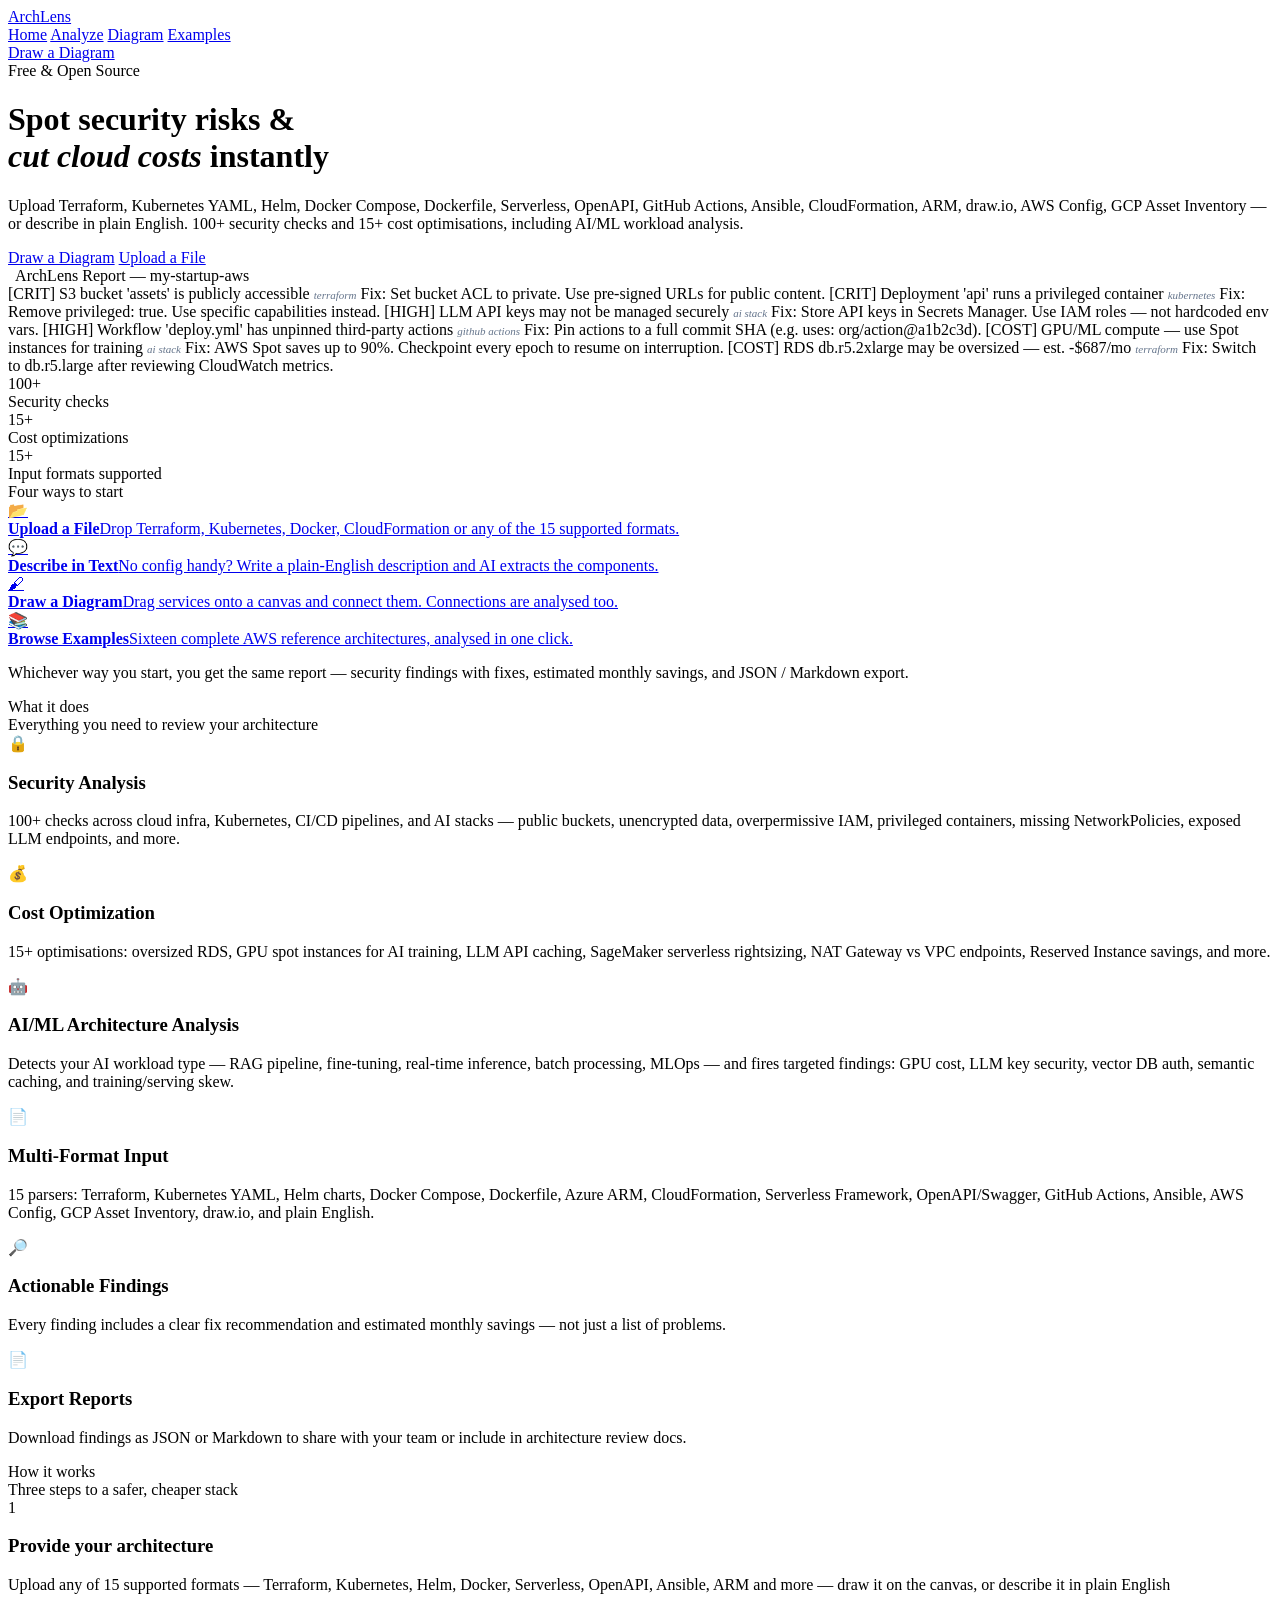
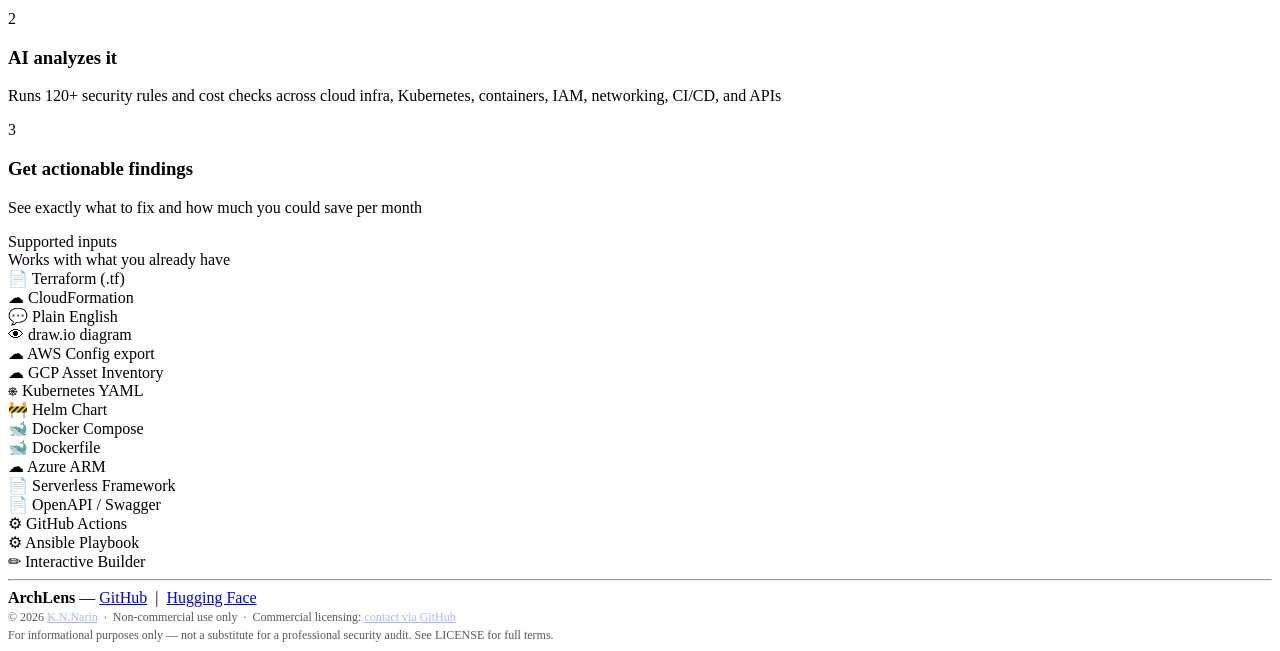
==== commit bc3abb8c: "Home page: state the real check counts (107 security, 15 cost)" ====
--- a/web/static/index.html
+++ b/web/static/index.html
@@ -31,7 +31,7 @@
   <div class="hero">
     <div class="hero-badge">Free &amp; Open Source</div>
     <h1>Spot security risks &amp;<br><em>cut cloud costs</em> instantly</h1>
-    <p>Upload Terraform, Kubernetes YAML, Helm, Docker Compose, Dockerfile, Serverless, OpenAPI, GitHub Actions, Ansible, CloudFormation, ARM, draw.io, AWS Config, GCP Asset Inventory — or describe in plain English. 59+ security checks and 15+ cost optimisations, including AI/ML workload analysis.</p>
+    <p>Upload Terraform, Kubernetes YAML, Helm, Docker Compose, Dockerfile, Serverless, OpenAPI, GitHub Actions, Ansible, CloudFormation, ARM, draw.io, AWS Config, GCP Asset Inventory — or describe in plain English. 100+ security checks and 15+ cost optimisations, including AI/ML workload analysis.</p>
     <div class="hero-actions">
       <a class="btn-white" href="/diagram">Draw a Diagram</a>
       <a class="btn-outline-white" href="/analyze">Upload a File</a>
@@ -62,7 +62,7 @@
 <!-- STATS -->
 <div class="stats-wrap">
   <div class="stat-card">
-    <div class="stat-num purple">59+</div>
+    <div class="stat-num purple">100+</div>
     <div class="stat-label">Security checks</div>
   </div>
   <div class="stat-card">
@@ -106,7 +106,7 @@
     <div class="feature-card purple">
       <div class="feature-icon">&#128274;</div>
       <h3>Security Analysis</h3>
-      <p>59+ checks across cloud infra, Kubernetes, CI/CD pipelines, and AI stacks — public buckets, unencrypted data, overpermissive IAM, privileged containers, missing NetworkPolicies, exposed LLM endpoints, and more.</p>
+      <p>100+ checks across cloud infra, Kubernetes, CI/CD pipelines, and AI stacks — public buckets, unencrypted data, overpermissive IAM, privileged containers, missing NetworkPolicies, exposed LLM endpoints, and more.</p>
     </div>
     <div class="feature-card orange">
       <div class="feature-icon">&#128176;</div>
@@ -148,7 +148,7 @@
     <div class="step">
       <div class="step-num s2">2</div>
       <h3>AI analyzes it</h3>
-      <p>Runs 77+ security rules and cost checks across cloud infra, Kubernetes, containers, IAM, networking, CI/CD, and APIs</p>
+      <p>Runs 120+ security rules and cost checks across cloud infra, Kubernetes, containers, IAM, networking, CI/CD, and APIs</p>
     </div>
     <div class="step">
       <div class="step-num s3">3</div>
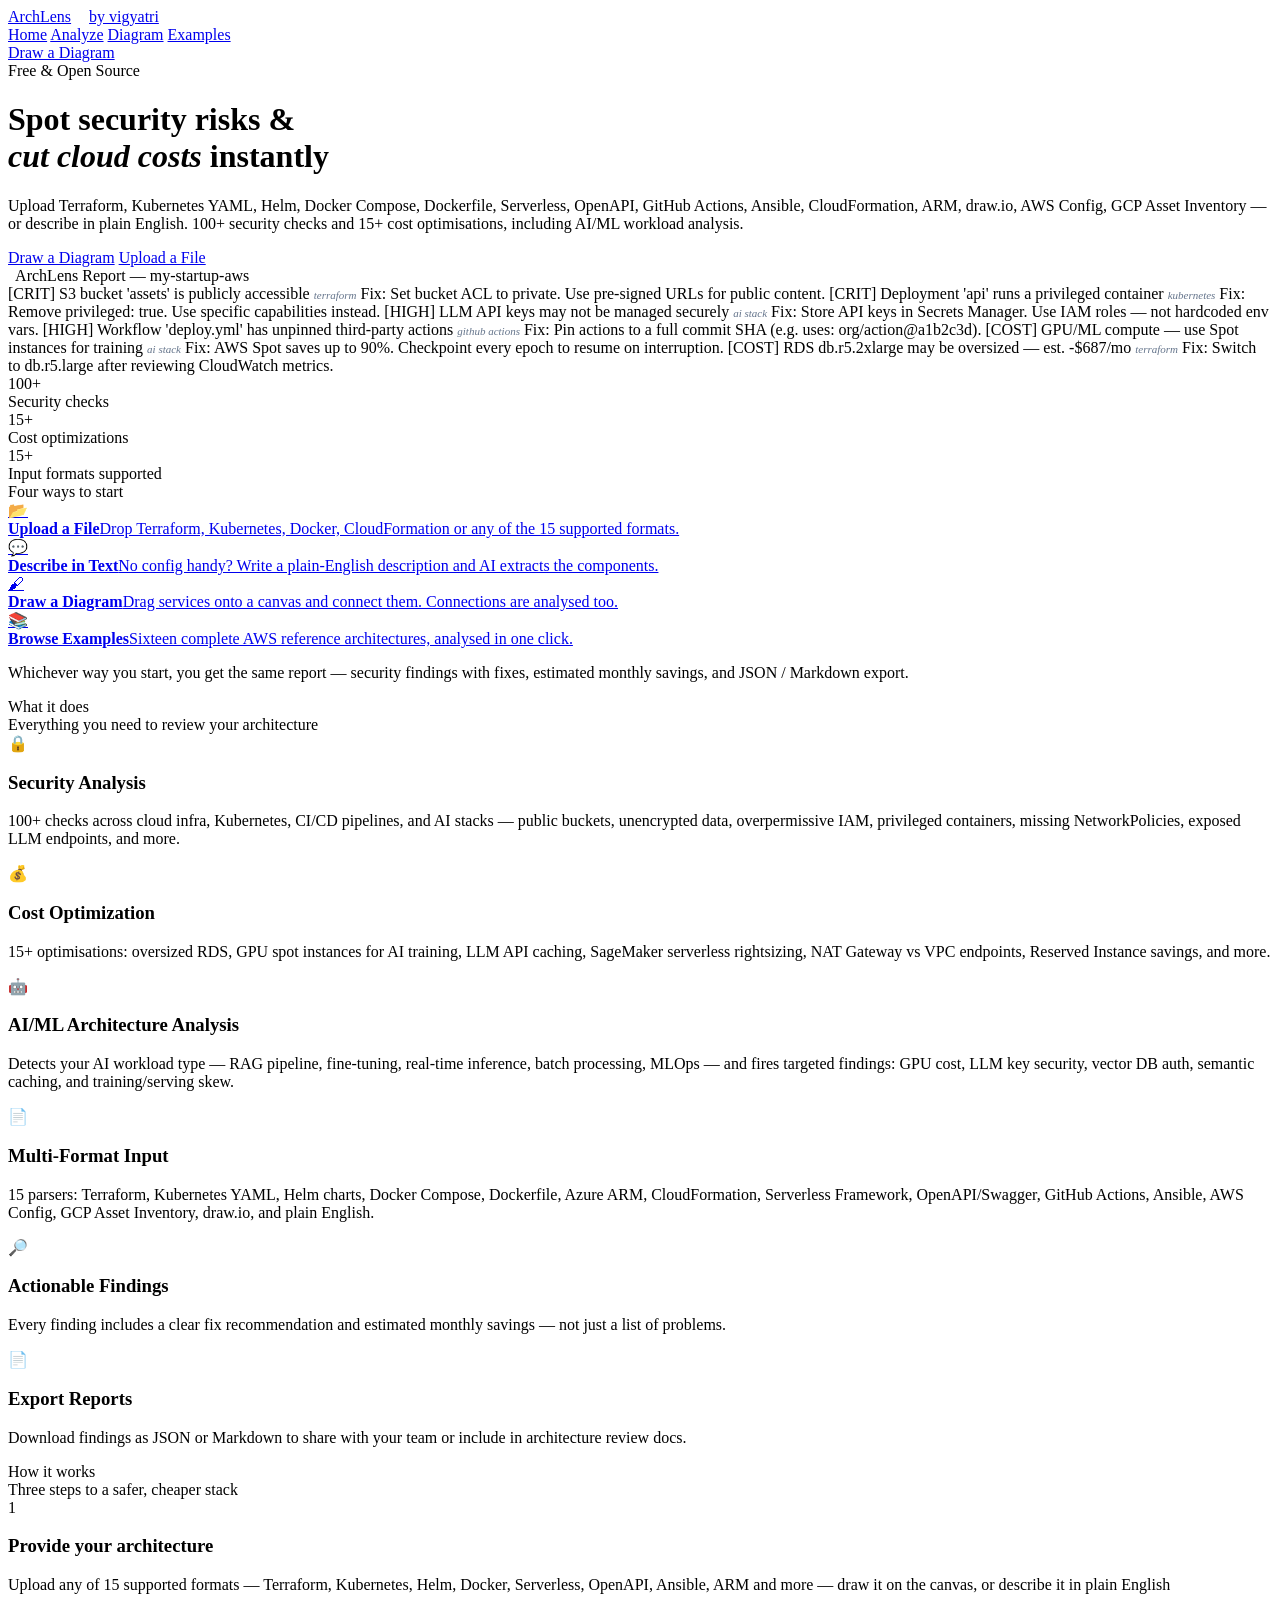
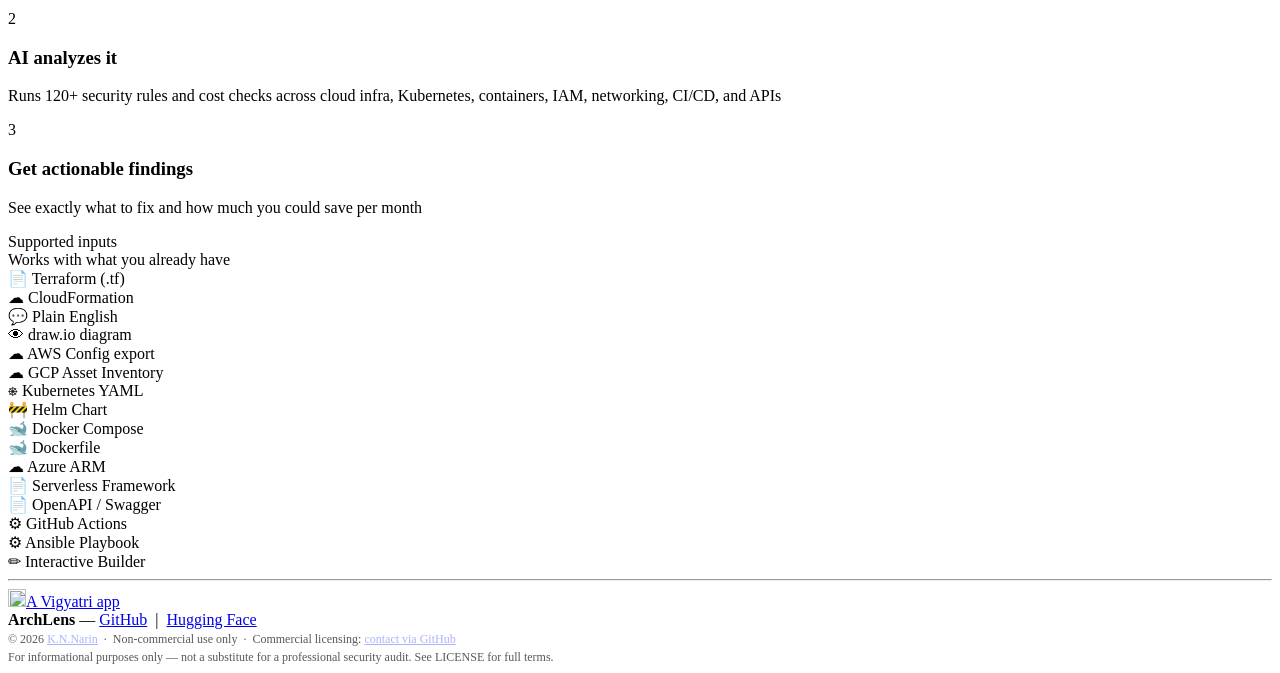
==== commit 4ff5ce33: "Add Vigyatri endorsement: small "by vigyatri" in the header and "A Vigyatri app" badge in the footer" ====
--- a/web/static/index.html
+++ b/web/static/index.html
@@ -18,6 +18,7 @@
 <body>
 <nav>
   <a class="nav-logo" href="/"><span class="arch">Arch</span><span class="lens">Lens</span></a>
+  <a class="by-vigyatri" href="https://vigyatri.com" target="_blank" rel="noopener" title="Made by Vigyatri"><img src="https://vigyatri.com/brand/vigyatri-mark.svg" alt="" width="14" height="14">by vigyatri</a>
   <div class="nav-links">
     <a class="nav-link active" href="/">Home</a>
     <a class="nav-link" href="/analyze">Analyze</a>
@@ -183,6 +184,7 @@
 
 <hr />
 <footer>
+  <a class="vg-badge" href="https://vigyatri.com" target="_blank" rel="noopener"><img src="https://vigyatri.com/brand/vigyatri-mark.svg" alt="" width="18" height="18">A Vigyatri app</a><br/>
   <strong>ArchLens</strong> &mdash;
   <a href="https://github.com/narin-kura/ArchLens" target="_blank">GitHub</a>
   &nbsp;|&nbsp;
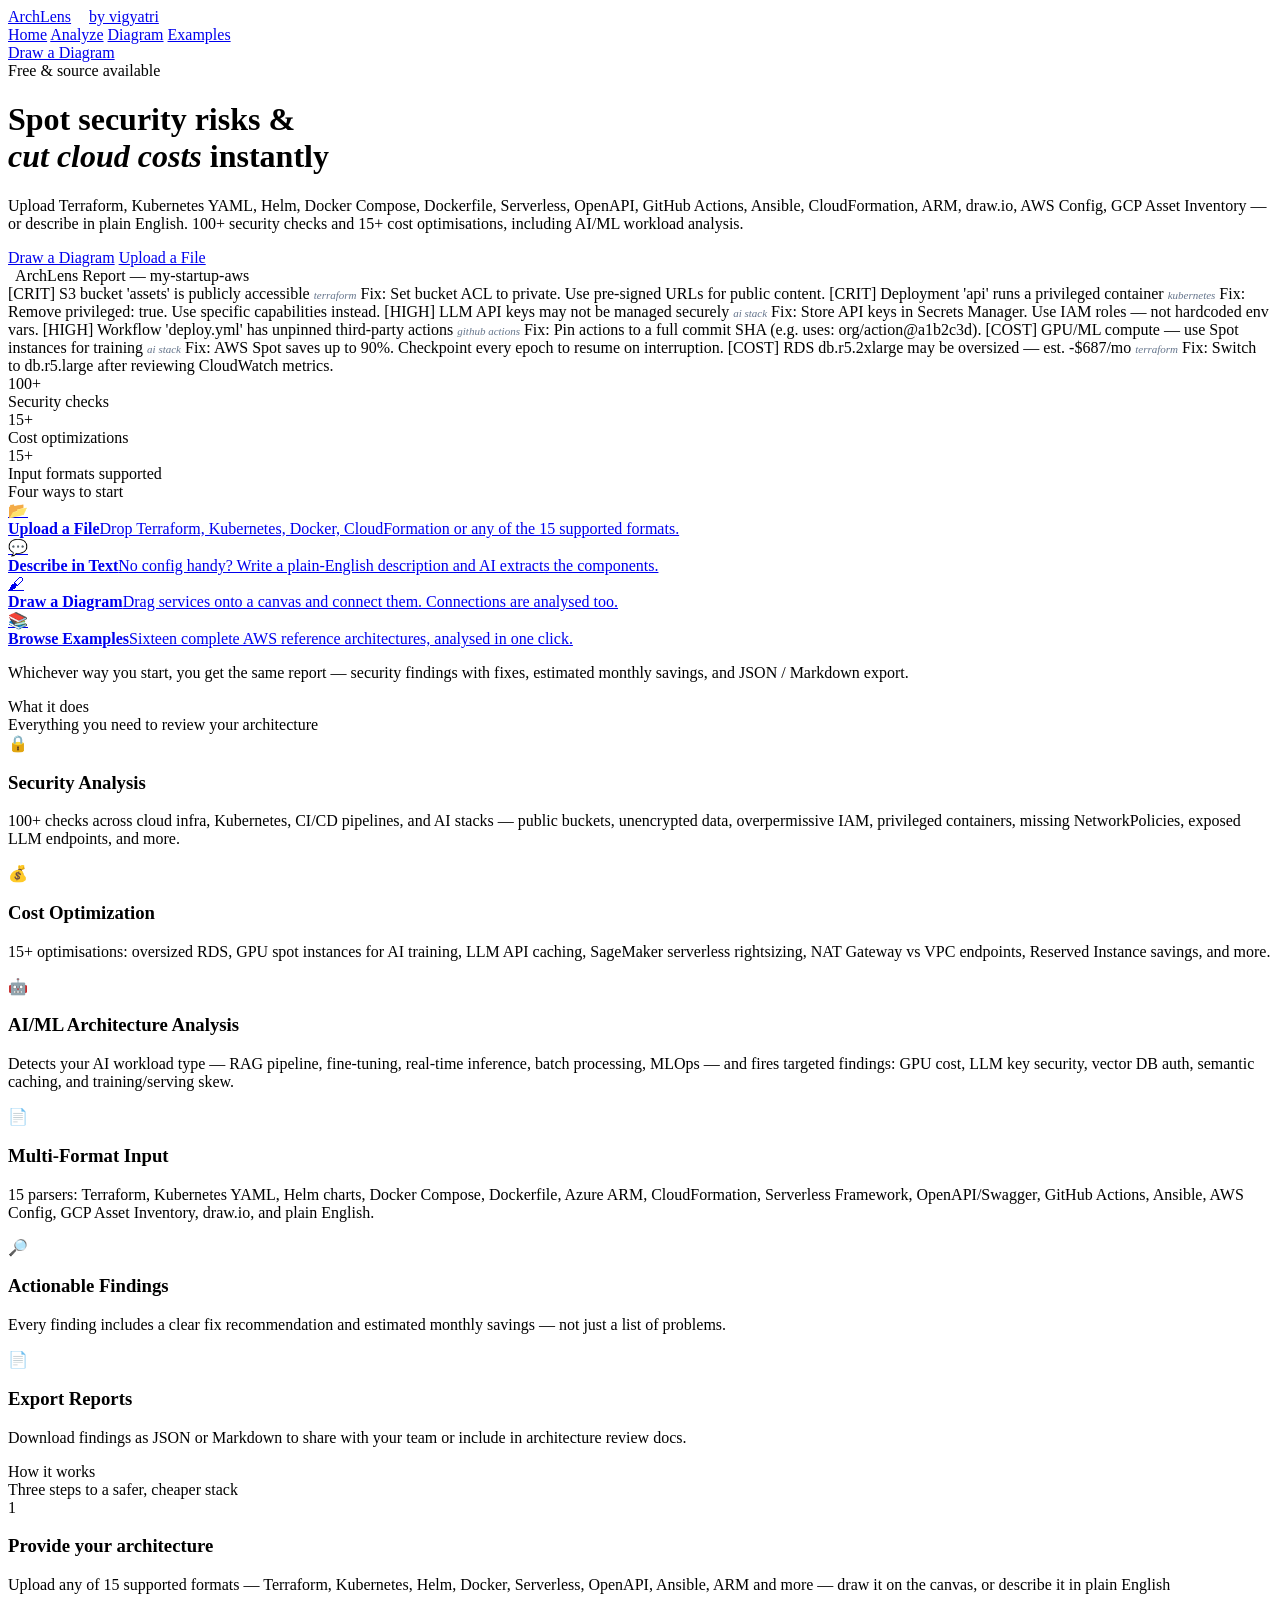
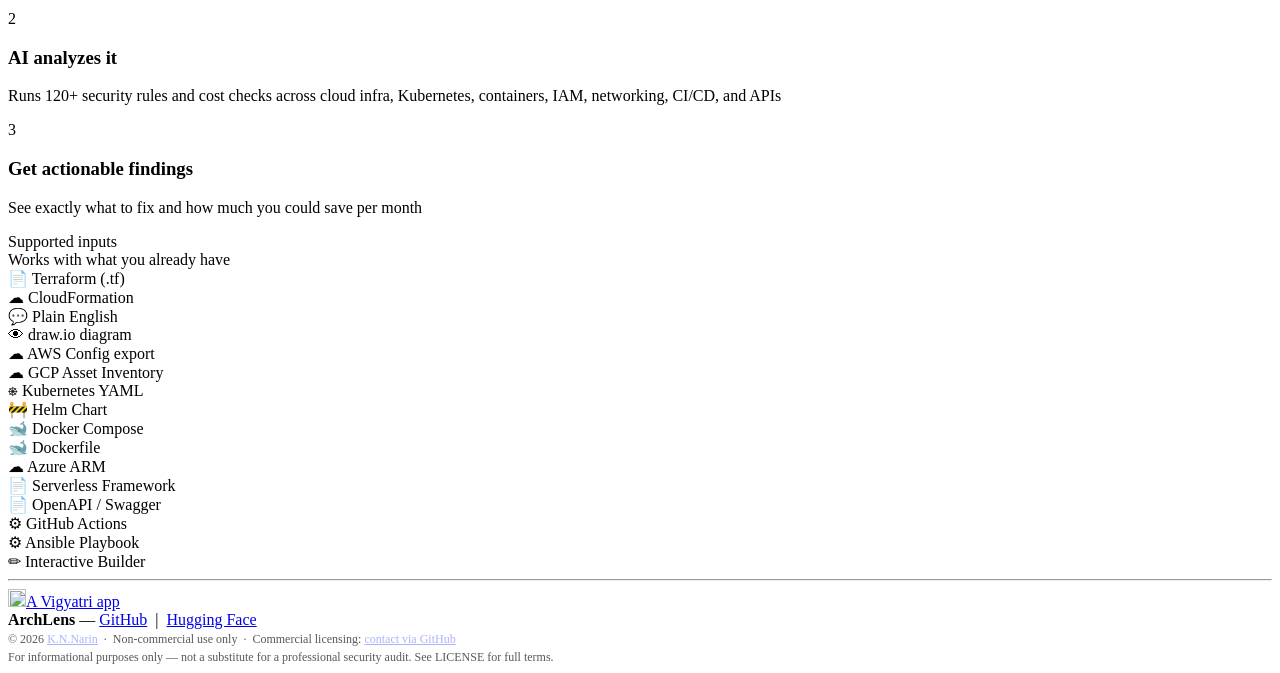
==== commit 91f8bcd8: "Say 'source available' instead of 'open source'; remove duplicate heading on Analyze page" ====
--- a/web/static/index.html
+++ b/web/static/index.html
@@ -30,7 +30,7 @@
 <!-- HERO -->
 <div class="hero-wrap">
   <div class="hero">
-    <div class="hero-badge">Free &amp; Open Source</div>
+    <div class="hero-badge">Free &amp; source available</div>
     <h1>Spot security risks &amp;<br><em>cut cloud costs</em> instantly</h1>
     <p>Upload Terraform, Kubernetes YAML, Helm, Docker Compose, Dockerfile, Serverless, OpenAPI, GitHub Actions, Ansible, CloudFormation, ARM, draw.io, AWS Config, GCP Asset Inventory — or describe in plain English. 100+ security checks and 15+ cost optimisations, including AI/ML workload analysis.</p>
     <div class="hero-actions">
